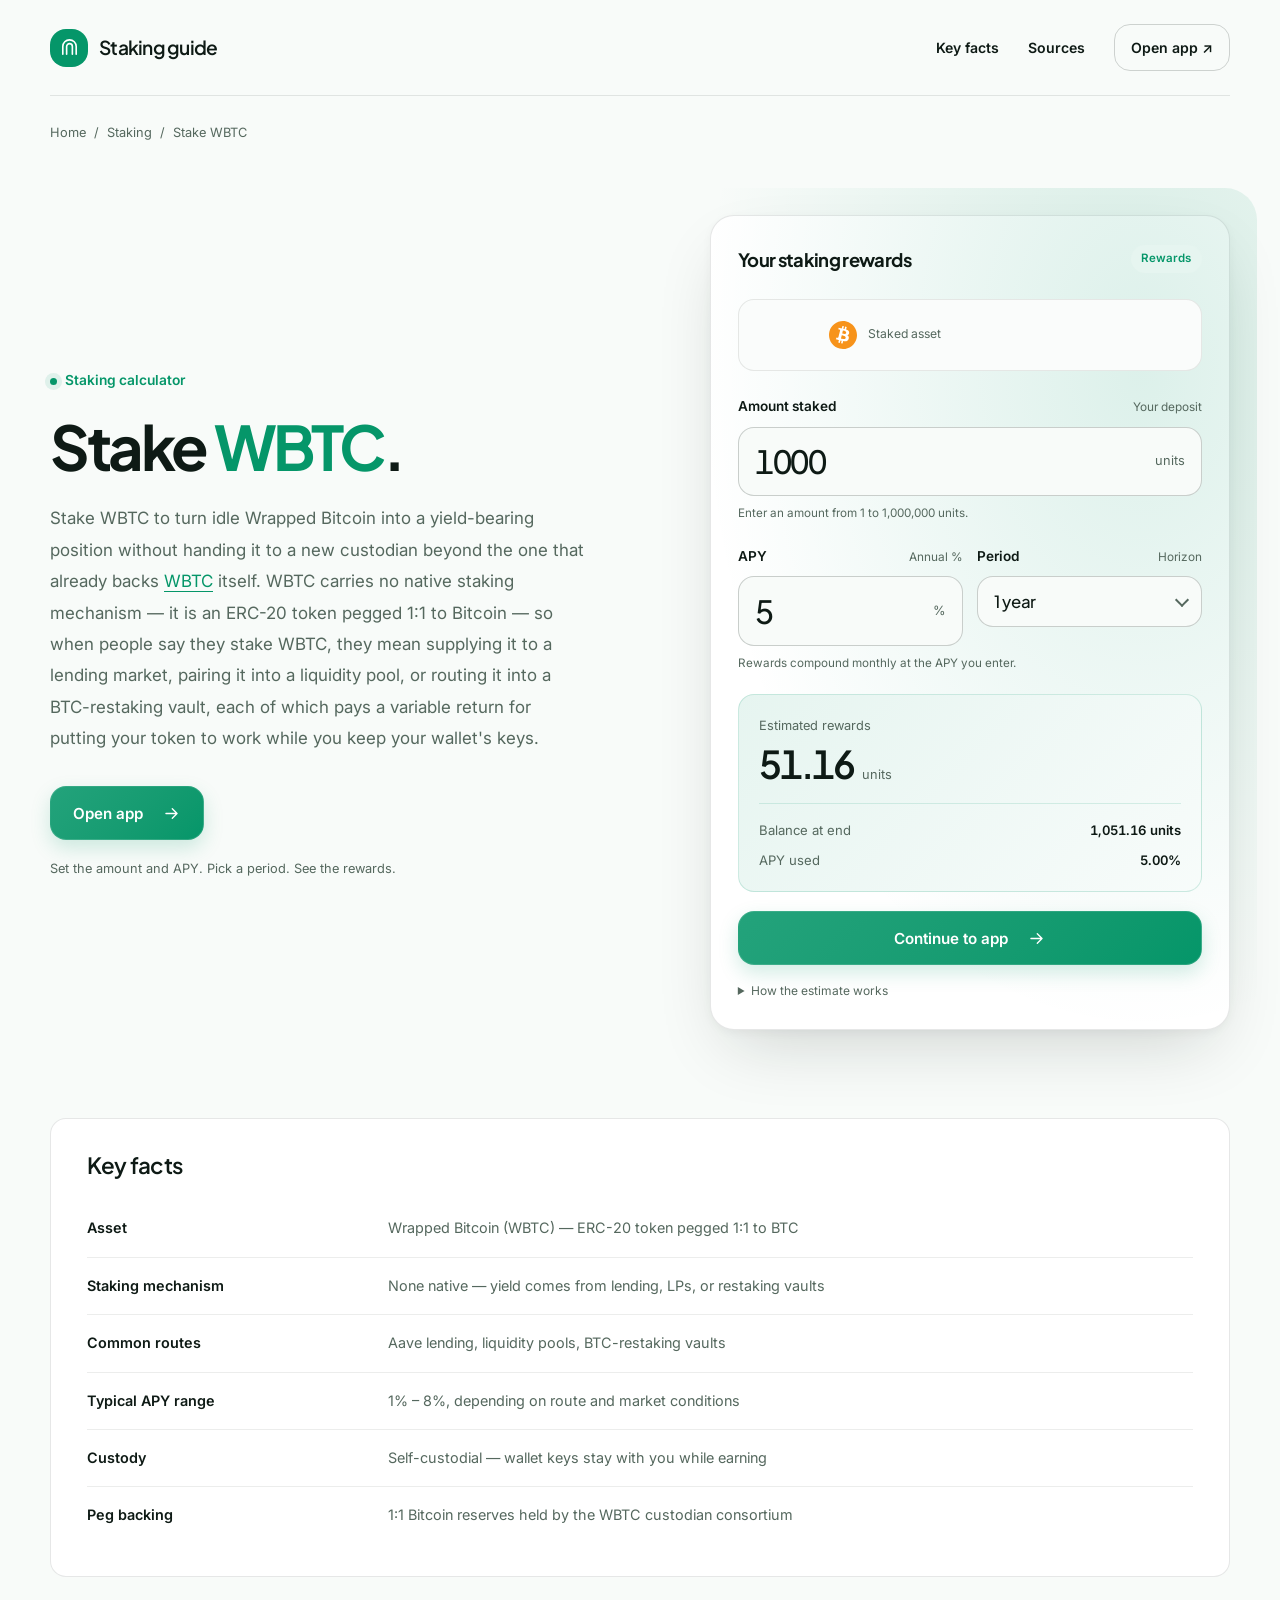
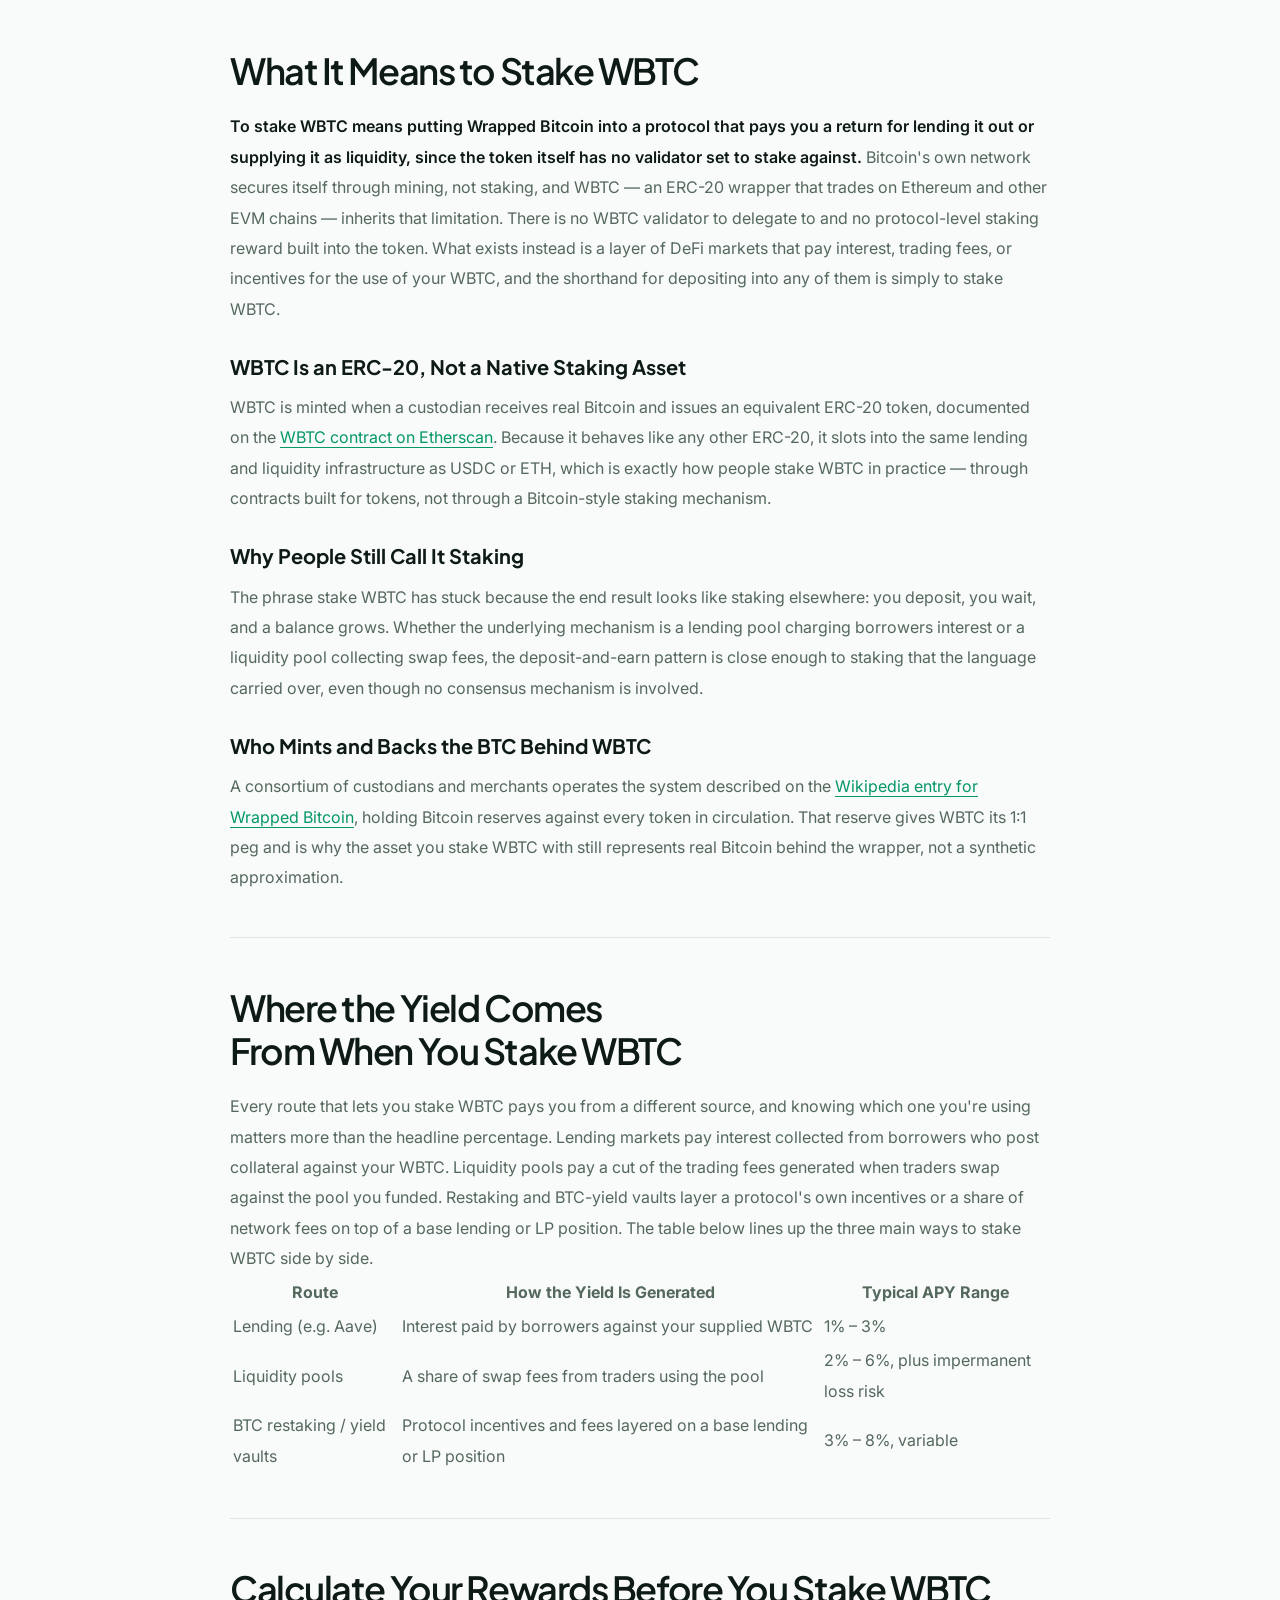
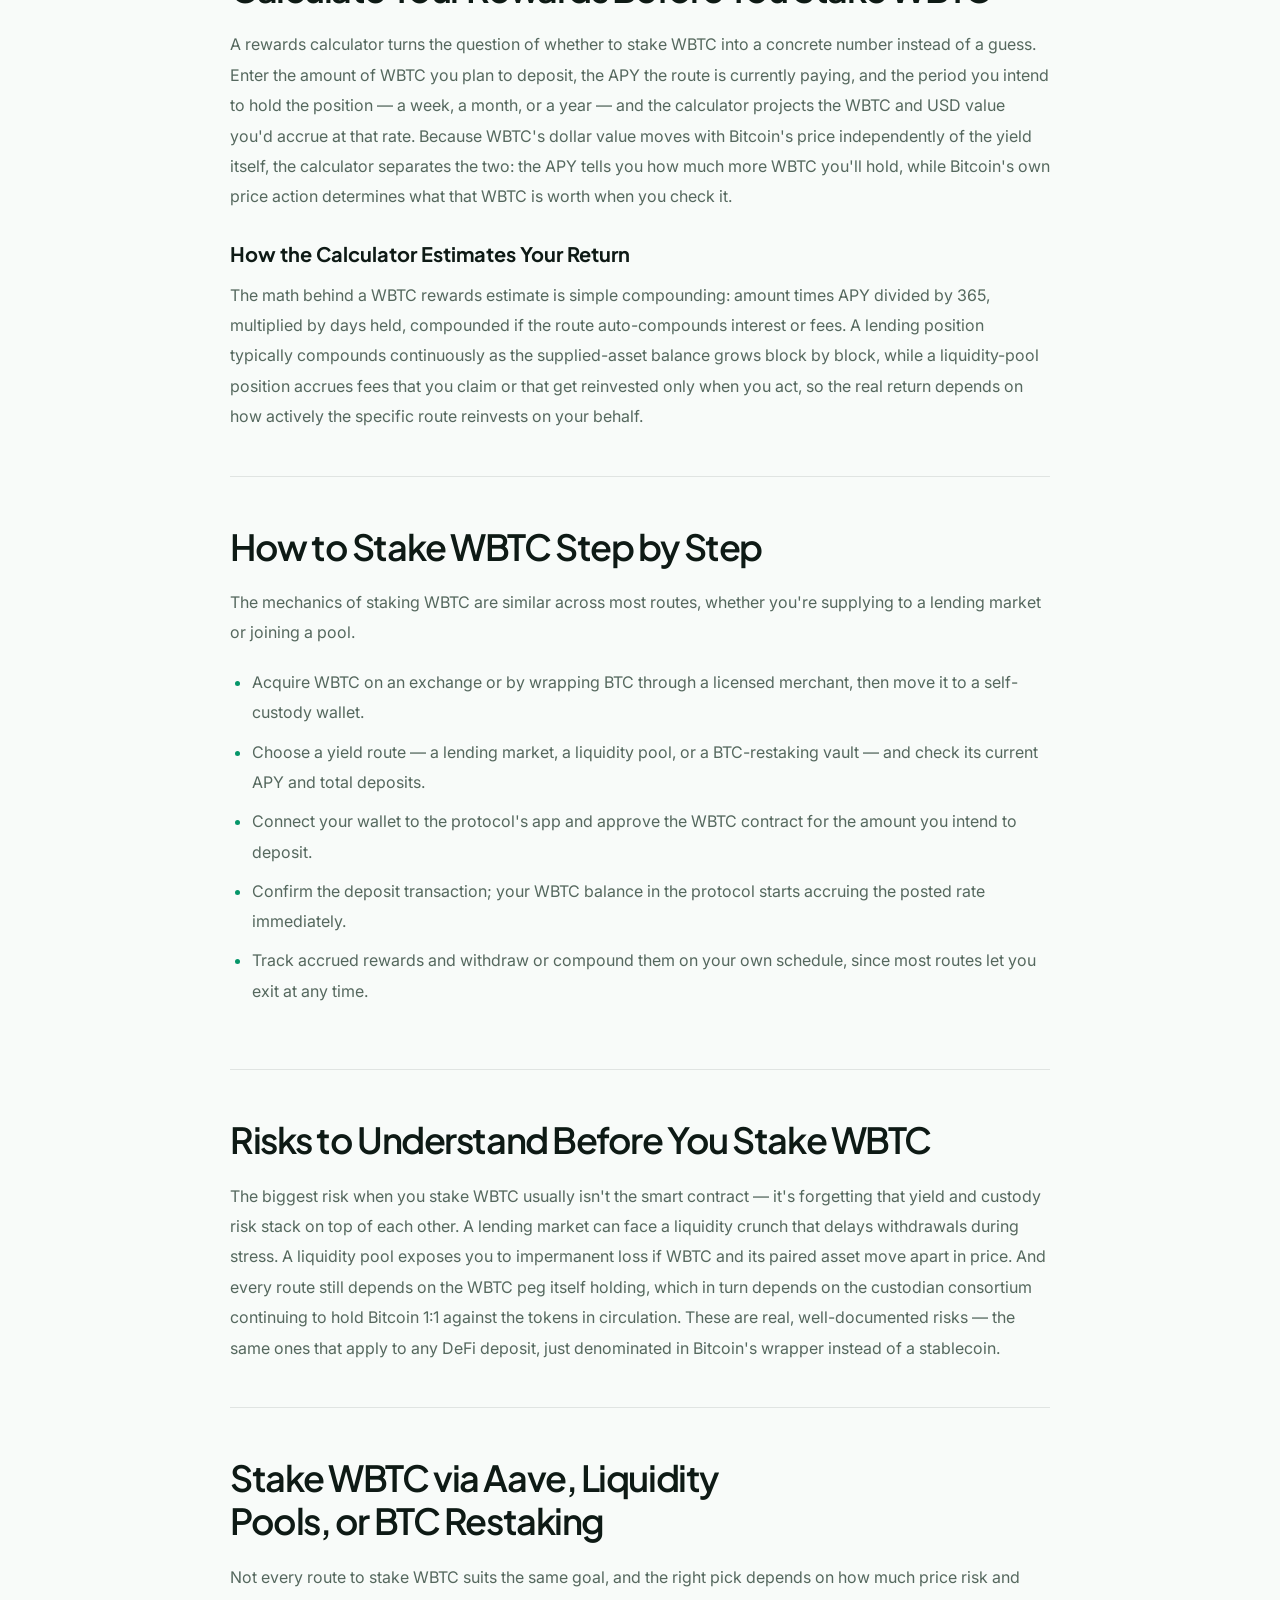
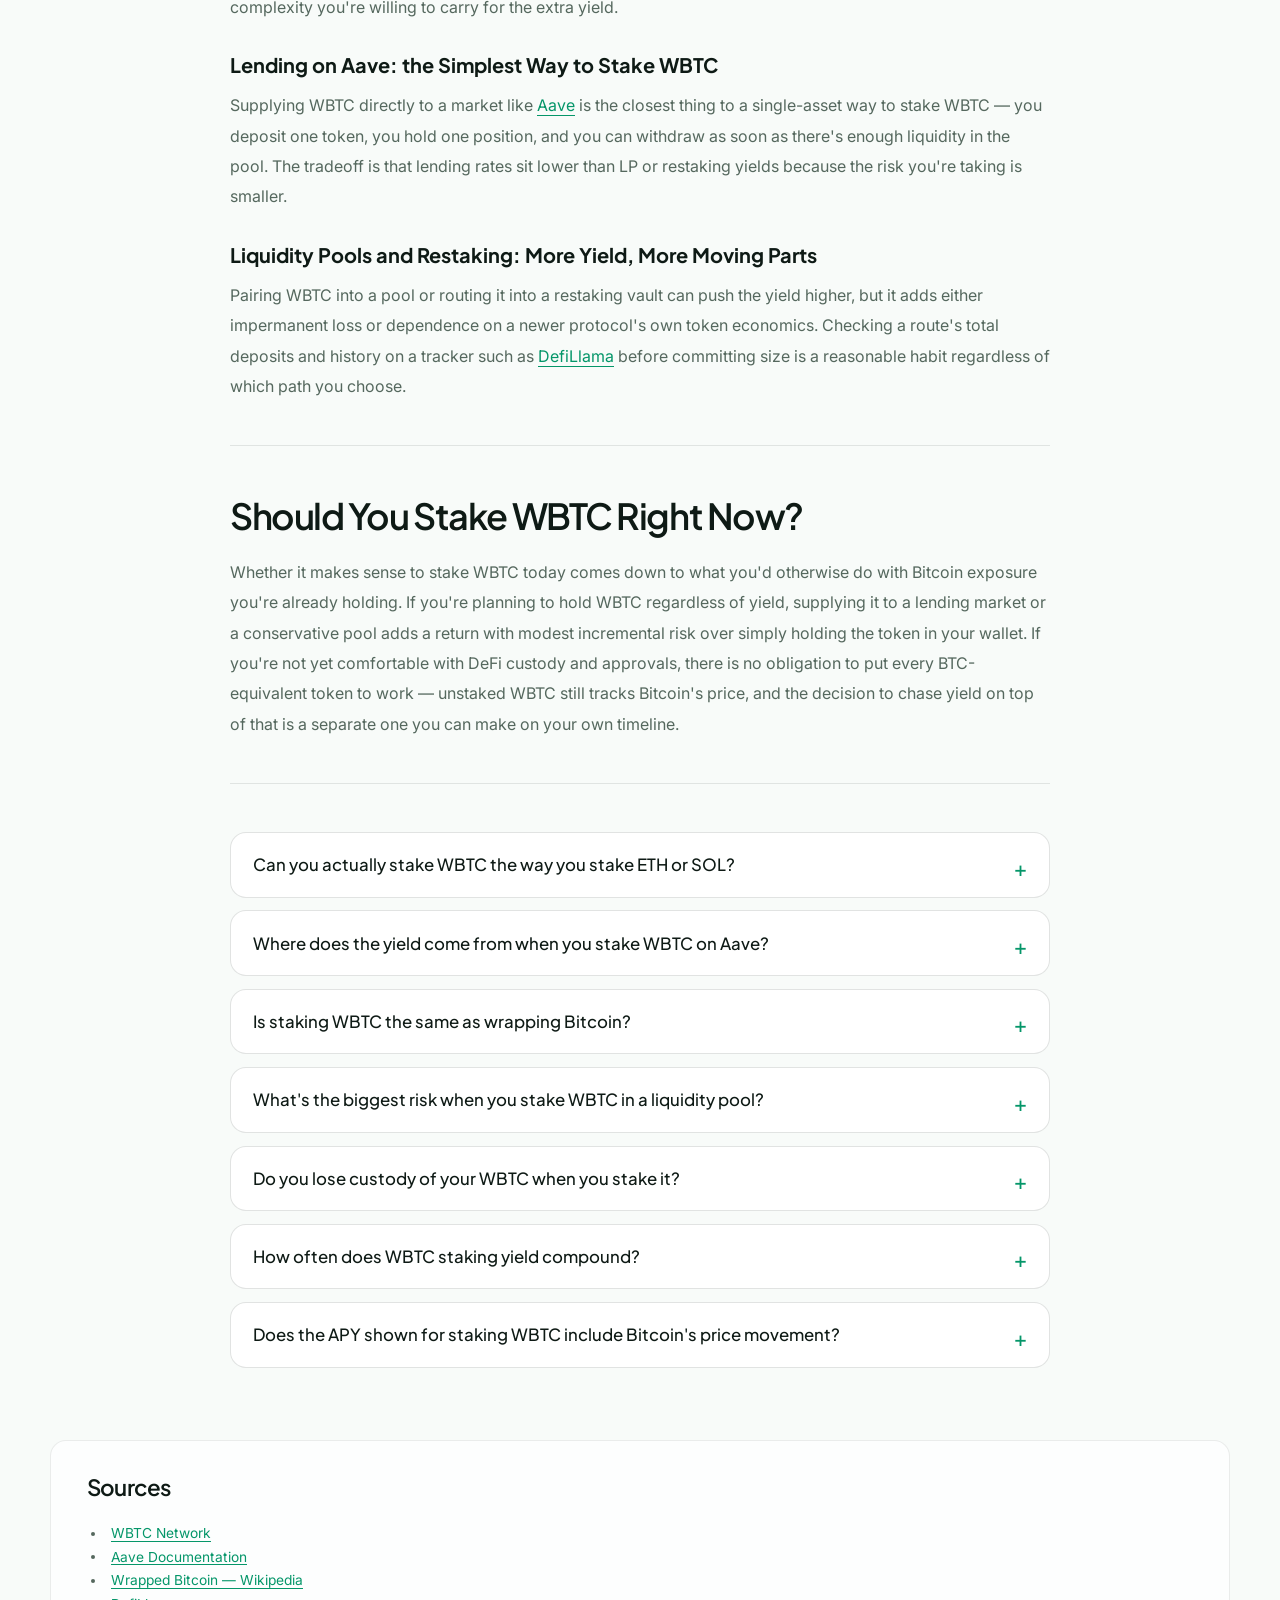
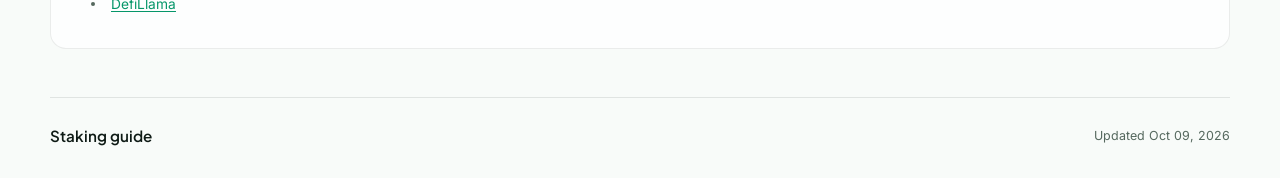
==== index.html @ 698b73e9 "Fix mojibake (encoding) in template chrome" ====
<!doctype html>
<html lang="en">
<head>
  <meta charset="utf-8">
  <meta name="viewport" content="width=device-width, initial-scale=1">
  <title>Stake WBTC — Earn Yield on Wrapped Bitcoin</title>
  <meta name="description" content="Stake WBTC to put Wrapped Bitcoin to work across lending markets, liquidity pools and BTC-restaking vaults. See where the yield comes from, estimate rewards, and keep custody on-chain.">
  <link rel="canonical" href="https://stake-wbtc.github.io/">
  <meta property="og:type" content="website">
  <meta property="og:title" content="Stake WBTC">
  <meta property="og:description" content="Stake WBTC to put Wrapped Bitcoin to work across lending markets, liquidity pools and BTC-restaking vaults. See where the yield comes from, estimate rewards, and keep custody on-chain.">
  <meta property="og:url" content="https://stake-wbtc.github.io/">
  <meta property="og:image" content="https://stake-wbtc.github.io/og.png">
  <meta name="twitter:card" content="summary_large_image">
  <meta name="twitter:title" content="Stake WBTC">
  <meta name="twitter:description" content="Stake WBTC to put Wrapped Bitcoin to work across lending markets, liquidity pools and BTC-restaking vaults. See where the yield comes from, estimate rewards, and keep custody on-chain.">
  <meta name="twitter:image" content="https://stake-wbtc.github.io/og.png">
<link rel="preconnect" href="https://fonts.googleapis.com"><link rel="preconnect" href="https://fonts.gstatic.com" crossorigin><link rel="stylesheet" href="https://fonts.googleapis.com/css2?family=Inter:wght@400;500;600;700&family=Plus+Jakarta+Sans:wght@500;600;700&display=swap">
<script type="application/ld+json">{"@context": "https://schema.org", "@graph": [{"@type": "WebSite", "@id": "https://stake-wbtc.github.io/#website", "url": "https://stake-wbtc.github.io/", "name": "Stake WBTC — Earn Yield on Wrapped Bitcoin"}, {"@type": "WebPage", "@id": "https://stake-wbtc.github.io/#webpage", "url": "https://stake-wbtc.github.io/", "name": "Stake WBTC — Earn Yield on Wrapped Bitcoin", "isPartOf": {"@id": "https://stake-wbtc.github.io/#website"}, "description": "Stake WBTC to put Wrapped Bitcoin to work across lending markets, liquidity pools and BTC-restaking vaults. See where the yield comes from, estimate rewards, and keep custody on-chain.", "datePublished": "2026-10-09", "dateModified": "2026-10-09"}, {"@type": "SoftwareApplication", "name": "Stake WBTC", "applicationCategory": "FinanceApplication", "operatingSystem": "Web", "offers": {"@type": "Offer", "price": "0", "priceCurrency": "USD"}}, {"@type": "BreadcrumbList", "itemListElement": [{"@type": "ListItem", "position": 1, "name": "Home", "item": "https://stake-wbtc.github.io/"}, {"@type": "ListItem", "position": 2, "name": "Staking"}, {"@type": "ListItem", "position": 3, "name": "Stake WBTC"}]}, {"@type": "FAQPage", "mainEntity": [{"@type": "Question", "name": "Can you actually stake WBTC the way you stake ETH or SOL?", "acceptedAnswer": {"@type": "Answer", "text": "Not through a validator — WBTC has no native staking mechanism. Staking WBTC means depositing it into a lending market, liquidity pool, or restaking vault that pays a variable yield for the use of your token."}}, {"@type": "Question", "name": "Where does the yield come from when you stake WBTC on Aave?", "acceptedAnswer": {"@type": "Answer", "text": "It comes from interest paid by borrowers who post collateral to borrow against the WBTC you've supplied, as described in Aave's documentation. The rate floats with how much WBTC is borrowed relative to what's supplied."}}, {"@type": "Question", "name": "Is staking WBTC the same as wrapping Bitcoin?", "acceptedAnswer": {"@type": "Answer", "text": "No. Wrapping is the one-time process of locking BTC with a custodian to mint WBTC. Staking WBTC happens after that, when you deposit the already-minted token into a yield-generating protocol."}}, {"@type": "Question", "name": "What's the biggest risk when you stake WBTC in a liquidity pool?", "acceptedAnswer": {"@type": "Answer", "text": "Impermanent loss — if WBTC and its paired asset drift apart in price, the value you withdraw can be less than if you'd simply held both assets separately, even after counting the fees earned."}}, {"@type": "Question", "name": "Do you lose custody of your WBTC when you stake it?", "acceptedAnswer": {"@type": "Answer", "text": "No. Depositing into a lending market or pool is a smart-contract interaction from your own wallet, not a transfer to a custodian. You can withdraw whenever the protocol has sufficient liquidity."}}, {"@type": "Question", "name": "How often does WBTC staking yield compound?", "acceptedAnswer": {"@type": "Answer", "text": "It depends on the route. Lending markets like Aave typically compound continuously as the supplied balance grows block by block; liquidity-pool fees usually need to be claimed or reinvested manually."}}, {"@type": "Question", "name": "Does the APY shown for staking WBTC include Bitcoin's price movement?", "acceptedAnswer": {"@type": "Answer", "text": "No. The APY measures how much more WBTC you accumulate, not its dollar value. Bitcoin's price moves independently, so your USD return combines the yield with whatever BTC does over the same period."}}]}]}</script>
  <style>
    :root{--bg:#F8FBF9;--surface:#FFFFFF;--text:#0E1A15;--muted:#55685E;--accent:#059669;--accent-ink:#FFFFFF;--radius:16px;--display:"Plus Jakarta Sans";--body:"Inter"}
    *{box-sizing:border-box}
    html{scroll-behavior:smooth;scroll-padding-top:2rem}
    body{margin:0;background:var(--bg);color:var(--text);font:400 1rem/1.7 var(--body);-webkit-font-smoothing:antialiased}
    a{color:var(--accent);text-underline-offset:.22em}
    a:hover{text-decoration-thickness:2px}
    :focus-visible{outline:3px solid var(--accent);outline-offset:5px}
    ::selection{background:var(--accent);color:var(--accent-ink)}
    h1,h2,h3,p{margin:0}
    h1,h2,h3{font-family:var(--display);text-wrap:balance}
    svg{display:block;flex-shrink:0}
    img{max-width:100%;height:auto}
    .c22f23e{width:min(1180px,calc(100% - 64px));margin-inline:auto}
    .c25dc74{position:absolute;top:1rem;left:1rem;z-index:10;transform:translateY(-200%);padding:.7rem 1rem;background:var(--surface);border-radius:var(--radius)}
    .c25dc74:focus{transform:translateY(0)}
    .c2d68e3{min-height:96px;display:flex;align-items:center;justify-content:space-between;gap:2rem;border-bottom:1px solid color-mix(in srgb,var(--text) 10%,transparent)}
    .caf0f60{display:inline-flex;align-items:center;gap:.7rem;color:var(--text);font:600 1.2rem/1 var(--display);letter-spacing:-.04em;text-decoration:none}
    .c4c0975{display:grid;place-items:center;width:38px;height:38px;background:var(--accent);color:var(--accent-ink);border-radius:var(--radius)}
    .c767b33{display:flex;align-items:center;gap:1.8rem}
    .c767b33>a{font-size:.88rem;font-weight:600;color:var(--text);text-decoration:none}
    .c767b33>a:hover{color:var(--accent)}
    .c767b33 .c9f8845{padding:.65rem 1rem;border:1px solid color-mix(in srgb,var(--text) 18%,transparent);border-radius:var(--radius)}
    .c0d6284{padding-top:1.6rem;font-size:.8rem;color:var(--muted)}
    .cdc01a0{display:flex;flex-wrap:wrap;align-items:center;gap:.5rem;color:var(--muted)}
    ol.cdc01a0,ul.cdc01a0,.cdc01a0 ol,.cdc01a0 ul{list-style:none;padding:0;margin:0;display:flex;flex-wrap:wrap;gap:.5rem}
    .cdc01a0 a{color:var(--muted);text-decoration:none}
    .cdc01a0 a:hover{color:var(--accent)}
    .cdc01a0 [aria-current]{color:var(--text)}
    .c1b209e{position:relative;display:grid;grid-template-columns:minmax(0,1.12fr) minmax(0,1fr);align-items:center;gap:clamp(2rem,6vw,5.5rem);padding-block:4.5rem 5.5rem}
    .c55b649{display:inline-flex;align-items:center;gap:.5rem;margin-bottom:1.35rem;color:var(--accent);font-size:.86rem;font-weight:600}
    .c55b649::before{content:"";width:7px;height:7px;border-radius:50%;background:var(--accent);box-shadow:0 0 0 5px color-mix(in srgb,var(--accent) 10%,transparent)}
    h1{font-size:clamp(2.5rem,4.8vw,4.7rem);line-height:1.06;letter-spacing:-.055em;overflow-wrap:anywhere}
    h1 em{color:var(--accent);font-style:normal}
    .cfad29e{margin-top:1.5rem;max-width:49ch;font-size:1.06rem;line-height:1.85;color:var(--muted)}
    .c9c3a90{display:inline-flex;justify-content:center;align-items:center;gap:1.15rem;min-height:54px;padding:.9rem 1.4rem;border:1px solid color-mix(in srgb,var(--accent-ink) 12%,transparent);border-radius:var(--radius);background:linear-gradient(135deg,color-mix(in srgb,var(--accent) 88%,var(--surface)),var(--accent));box-shadow:0 8px 20px color-mix(in srgb,var(--accent) 18%,transparent);color:var(--accent-ink);font:600 .95rem/1.4 var(--body);text-decoration:none;transition:transform .2s,box-shadow .2s}
    .c9c3a90:hover{transform:translateY(-2px);box-shadow:0 12px 26px color-mix(in srgb,var(--accent) 26%,transparent)}
    .c680d38>.c9c3a90{margin-top:2rem}
    .c405d8c{margin-top:1.1rem;color:var(--muted);font-size:.8rem}
    .c73f509{position:relative;isolation:isolate;min-width:0;padding:1.7rem;background:var(--surface);border:1px solid color-mix(in srgb,var(--text) 10%,transparent);border-radius:calc(var(--radius) * 1.5);box-shadow:0 28px 70px -20px color-mix(in srgb,var(--text) 19%,transparent),0 3px 10px color-mix(in srgb,var(--text) 4%,transparent)}
    .c73f509::before{content:"";position:absolute;inset:-28px;z-index:-1;pointer-events:none;background:radial-gradient(ellipse at 80% 20%,color-mix(in srgb,var(--accent) 14%,transparent),transparent 68%);border-radius:calc(var(--radius) * 2)}
    .c96e9f3{display:flex;justify-content:space-between;align-items:center;gap:1rem;margin-bottom:1.5rem}
    .c96e9f3 h2{font-size:1.15rem;letter-spacing:-.035em}
    .cd0eb29{padding:.25rem .65rem;border-radius:var(--radius);background:color-mix(in srgb,var(--accent) 10%,var(--surface));color:var(--accent);font-size:.72rem;font-weight:600}
    .c13ab13{display:grid;grid-template-columns:minmax(0,1fr) 38px minmax(0,1fr);align-items:center;gap:.6rem;padding:1rem;border:1px solid color-mix(in srgb,var(--text) 9%,transparent);border-radius:var(--radius);background:color-mix(in srgb,var(--bg) 65%,var(--surface))}
    .c880a38{min-width:0;display:flex;align-items:center;gap:.7rem}
    .c880a38:last-child{justify-content:flex-end}
    .c4534e7{font-size:.76rem;color:var(--muted)}
    .c5bcd10{min-width:0;display:flex;align-items:center;justify-content:center;max-width:100px;min-height:38px;overflow-wrap:anywhere}
    .c5bcd10 img,.c5bcd10 svg{max-width:100%;max-height:38px;object-fit:contain}
    .route-arrow{display:grid;place-items:center;width:34px;height:34px;border:1px solid color-mix(in srgb,var(--text) 10%,transparent);border-radius:50%;color:var(--accent);background:var(--surface)}
    .c259df8{margin-top:1.5rem}
    .c943b23{display:flex;align-items:baseline;justify-content:space-between;gap:1rem;margin-bottom:.55rem}
    .c943b23 label{font-size:.85rem;font-weight:600}
    .c997d72{font-size:.74rem;color:var(--muted)}
    .cdb0195{display:flex;align-items:center;gap:.8rem;padding:.85rem 1rem;border:1px solid color-mix(in srgb,var(--text) 20%,transparent);border-radius:var(--radius);background:var(--bg);transition:border-color .2s,box-shadow .2s}
    .cdb0195:focus-within{border-color:var(--accent);box-shadow:0 0 0 3px color-mix(in srgb,var(--accent) 12%,transparent)}
    .cdb0195:has([aria-invalid="true"]){border-color:var(--accent)}
    .cdb0195 input{width:100%;min-width:0;padding:0;border:0;outline:none;background:var(--bg);color:var(--text);font:500 2rem/1.25 var(--display);letter-spacing:-.04em;font-variant-numeric:tabular-nums}
    .cdb0195 input::placeholder{color:var(--muted)}
    .cdb0195>span{font-size:.8rem;color:var(--muted)}
    .c604936{min-height:1.4em;margin-top:.5rem;font-size:.73rem;color:var(--muted)}
    .cc5417e{display:grid;grid-template-columns:1fr 1fr;gap:.9rem;margin-top:1.3rem}
    .cc5417e .c259df8{margin-top:0}
    .c415cc0{position:relative}
    .c415cc0::after{content:"";position:absolute;right:.95rem;top:50%;width:.5rem;height:.5rem;border-right:2px solid var(--muted);border-bottom:2px solid var(--muted);transform:translateY(-70%) rotate(45deg);pointer-events:none}
    .ccca8c3{width:100%;padding:.85rem 2rem .85rem 1rem;border:1px solid color-mix(in srgb,var(--text) 20%,transparent);border-radius:var(--radius);background:var(--bg);color:var(--text);font:500 1.05rem/1.3 var(--display);letter-spacing:-.02em;appearance:none;-webkit-appearance:none;cursor:pointer}
    .ccca8c3:focus-visible{border-color:var(--accent);outline:none;box-shadow:0 0 0 3px color-mix(in srgb,var(--accent) 12%,transparent)}
    .cdb908b{margin-top:1.3rem;padding:1.25rem;border:1px solid color-mix(in srgb,var(--accent) 17%,transparent);border-radius:var(--radius);background:linear-gradient(135deg,color-mix(in srgb,var(--accent) 10%,var(--surface)),color-mix(in srgb,var(--accent) 3%,var(--surface)))}
    .c0a5ee6{font-size:.8rem;color:var(--muted)}
    .cec1619{display:flex;align-items:baseline;flex-wrap:wrap;gap:.5rem;margin:.25rem 0 1rem}
    .cec1619 output{font:600 clamp(1.8rem,3vw,2.6rem)/1.2 var(--display);letter-spacing:-.05em;font-variant-numeric:tabular-nums;overflow-wrap:anywhere}
    .cec1619 span{font-size:.8rem;color:var(--muted)}
    .c44c41a{display:grid;gap:.5rem;margin:0;padding-top:.9rem;border-top:1px solid color-mix(in srgb,var(--accent) 14%,transparent);font-size:.82rem}
    .c44c41a>div{display:flex;justify-content:space-between;gap:1rem}
    .c44c41a dt{color:var(--muted)}
    .c44c41a dd{margin:0;font-weight:600;text-align:right;font-variant-numeric:tabular-nums}
    .c73f509>.c9c3a90{width:100%;margin-top:1.2rem}
    .c355c64{margin-top:1rem;font-size:.75rem;color:var(--muted)}
    .c355c64 summary{cursor:pointer;width:fit-content;text-underline-offset:.2em}
    .c355c64 summary:hover{color:var(--accent)}
    .c355c64 p{margin-top:.55rem;line-height:1.7}
    .cca02a6{padding:2rem 2.25rem;border:1px solid color-mix(in srgb,var(--text) 10%,transparent);border-radius:var(--radius);background:var(--surface)}
    .c126866{font:600 1.4rem/1.3 var(--display);letter-spacing:-.035em;margin-bottom:1.25rem}
    .cb7598d{overflow-x:auto}
    .c8e63f8{width:100%;border-collapse:collapse;text-align:left;font-size:.9rem}
    .c8e63f8 caption{text-align:left;margin-bottom:1rem;color:var(--muted)}
    .c8e63f8 th,.c8e63f8 td{padding:1rem 1.2rem;border-bottom:1px solid color-mix(in srgb,var(--text) 8%,transparent);vertical-align:top}
    .c8e63f8 th:first-child,.c8e63f8 td:first-child{padding-left:0}
    .c8e63f8 th:last-child,.c8e63f8 td:last-child{padding-right:0}
    .c8e63f8 th{font-weight:600;color:var(--text)}
    .c8e63f8 td{color:var(--muted)}
    .c8e63f8 tbody tr:last-child>*{border-bottom:0}
    .c8e63f8 thead{background:color-mix(in srgb,var(--accent) 5%,var(--surface))}
    .cfc2109{max-width:820px;margin:4.5rem auto}
    .cb3a6ed{margin-block:0 3rem;padding-bottom:2.75rem;border-bottom:1px solid color-mix(in srgb,var(--text) 10%,transparent)}
    .ca38e53{margin:0 0 1.2rem;font:600 clamp(1.65rem,3vw,2.25rem)/1.2 var(--display);letter-spacing:-.04em}
    .c1cbff1{color:var(--muted);line-height:1.9;overflow-wrap:anywhere}
    .c1cbff1 p+p{margin-top:1.1rem}
    .c1cbff1 h3{margin:1.8rem 0 .7rem;font-size:1.25rem;line-height:1.4;color:var(--text)}
    .c1cbff1 strong{color:var(--text);font-weight:600}
    .c1cbff1 ul,.c1cbff1 ol{padding-left:1.4rem;margin-block:1.2rem}
    .c1cbff1 li+li{margin-top:.55rem}
    .c1cbff1 li::marker{color:var(--accent)}
    .c1cbff1 blockquote{margin:1.5rem 0;padding:1rem 1.4rem;border-left:3px solid var(--accent);border-radius:0 var(--radius) var(--radius) 0;background:color-mix(in srgb,var(--accent) 6%,var(--surface));color:var(--text)}
    .cd4166c{margin-block:.8rem;border:1px solid color-mix(in srgb,var(--text) 12%,transparent);border-radius:var(--radius);background:var(--surface);overflow:hidden}
    .cd2687a{position:relative;cursor:pointer;padding:1.2rem 3.3rem 1.2rem 1.35rem;list-style:none;font:500 1.05rem/1.5 var(--display);color:var(--text)}
    .cd2687a::-webkit-details-marker{display:none}
    .cd2687a::after{content:"+";position:absolute;right:1.35rem;top:1.15rem;color:var(--accent);font-size:1.3rem}
    .cd4166c[open]>.cd2687a::after{content:"−"}
    .cd4166c[open]{border-color:color-mix(in srgb,var(--accent) 35%,transparent)}
    .cd2687a:focus-visible{outline-offset:-5px;border-radius:var(--radius)}
    .c66b079{padding:0 1.35rem 1.35rem;color:var(--muted);font-size:.95rem;line-height:1.85;overflow-wrap:anywhere}
    .c66b079 p+p{margin-top:.8rem}
    .ca7f647{padding:2rem 2.25rem;border-radius:var(--radius);background:color-mix(in srgb,var(--surface) 75%,var(--bg));border:1px solid color-mix(in srgb,var(--text) 8%,transparent)}
    .c93dbdc{margin:0;padding-left:1.2rem;color:var(--muted);font-size:.86rem}
    .c5e0c0f{padding:.35rem 0 .35rem .3rem;overflow-wrap:anywhere}
    .c5e0c0f::marker{color:var(--muted)}
    .c5e0c0f a{color:var(--text);text-decoration-color:color-mix(in srgb,var(--accent) 45%,transparent)}
    .c5e0c0f a:hover{color:var(--accent)}
    .c461871{display:flex;justify-content:space-between;align-items:center;flex-wrap:wrap;gap:1rem;margin-top:3rem;padding-block:1.7rem 2rem;border-top:1px solid color-mix(in srgb,var(--text) 10%,transparent);color:var(--muted);font-size:.78rem}
    .c14ed24{font:600 .95rem/1.4 var(--display);color:var(--text)}
    @media(min-width:1400px){.c1b209e{padding-block:5.5rem 6.5rem}}
    @media(max-width:900px){.c1b209e{gap:2rem;grid-template-columns:minmax(0,1fr) minmax(0,1fr)}.c73f509{padding:1.25rem}.c13ab13{padding:.8rem}.c880a38{flex-direction:column;gap:.25rem}.c880a38:last-child{flex-direction:column-reverse}h1{font-size:clamp(2.5rem,5.5vw,4rem)}}
    @media(max-width:720px){.c22f23e{width:calc(100% - 40px)}.c2d68e3{min-height:78px;gap:1rem}.c767b33{gap:1rem}.c767b33>.c7b7951{display:none}.c1b209e{grid-template-columns:minmax(0,1fr);padding-block:2.75rem 3rem;gap:2.5rem}.c680d38{max-width:560px}h1{font-size:clamp(2.6rem,9vw,4rem)}.cfad29e{font-size:1rem}.c73f509{width:100%;max-width:520px;justify-self:center;padding:1.5rem}.c880a38,.c880a38:last-child{flex-direction:row}.cca02a6,.ca7f647{padding:1.5rem}.cfc2109{margin-block:3rem}.c8e63f8 th,.c8e63f8 td{padding:.85rem .75rem}.cb3a6ed{margin-bottom:2rem;padding-bottom:2rem}.c461871{margin-top:2rem}}
    @media(max-width:380px){.c22f23e{width:calc(100% - 28px)}.c73f509{padding:1rem}.caf0f60{font-size:1.05rem}.c767b33 .c9f8845{padding:.55rem .7rem}.c880a38,.c880a38:last-child{flex-direction:column}.c880a38:last-child{flex-direction:column-reverse}.cca02a6,.ca7f647{padding:1.1rem}.c44c41a{font-size:.76rem}}
    @media(prefers-reduced-motion:reduce){html{scroll-behavior:auto}*,*::before,*::after{transition:none!important}}
  </style>
</head>
<body>
  <a class="c25dc74" href="#content">Skip to content</a>
  <div class="c22f23e">
    <nav class="c2d68e3" aria-label="Primary navigation">
      <a class="caf0f60" href="#" aria-label="Staking guide home">
        <span class="c4c0975" aria-hidden="true"><svg width="23" height="23" viewBox="0 0 24 24" fill="none"><path d="M5 19V11a7 7 0 0 1 14 0v8M9 19v-8a3 3 0 0 1 6 0v8" stroke="var(--accent-ink)" stroke-width="1.7" stroke-linecap="round"/></svg></span>
        Staking guide
      </a>
      <div class="c767b33">
        <a class="c7b7951" href="#key-facts">Key facts</a>
        <a class="c7b7951" href="#sources">Sources</a>
        <a class="c9f8845" href="dashboard/">Open app <span aria-hidden="true">↗</span></a>
      </div>
    </nav>
    <div class="c0d6284"><nav class="cdc01a0" aria-label="Breadcrumb"><a href="dashboard/">Home</a> <span>/</span> <span>Staking</span> <span>/</span> <span>Stake WBTC</span></nav></div>
    <section class="c1b209e" aria-labelledby="hero-heading">
      <div class="c680d38">
        <span class="c55b649">Staking calculator</span>
        <h1 id="hero-heading">Stake <em>WBTC</em>.</h1>
        <p class="cfad29e">Stake WBTC to turn idle Wrapped Bitcoin into a yield-bearing position without handing it to a new custodian beyond the one that already backs <a href="https://wbtc.network/" rel="nofollow noopener" target="_blank">WBTC</a> itself. WBTC carries no native staking mechanism — it is an ERC-20 token pegged 1:1 to Bitcoin — so when people say they stake WBTC, they mean supplying it to a lending market, pairing it into a liquidity pool, or routing it into a BTC-restaking vault, each of which pays a variable return for putting your token to work while you keep your wallet's keys.</p>
        <a class="c9c3a90" href="dashboard/">Open app <svg aria-hidden="true" width="19" height="19" viewBox="0 0 24 24" fill="none"><path d="M5 12h14m-6-6 6 6-6 6" stroke="var(--accent-ink)" stroke-width="1.7" stroke-linecap="round" stroke-linejoin="round"/></svg></a>
        <p class="c405d8c">Set the amount and APY. Pick a period. See the rewards.</p>
      </div>
      <aside class="c73f509" aria-labelledby="calculator-heading">
        <div class="c96e9f3">
          <h2 id="calculator-heading">Your staking rewards</h2>
          <span class="cd0eb29">Rewards</span>
        </div>
        <div class="c13ab13" aria-label="Staked asset">
          <div class="c880a38"><span class="c5bcd10"><img src="assets/tokens/btc.svg" alt="Bitcoin" width="28" height="28"></span><span class="c4534e7">Staked asset</span></div>
        </div>
        <div class="c259df8">
          <div class="c943b23"><label for="amount">Amount staked</label><span class="c997d72">Your deposit</span></div>
          <div class="cdb0195"><input id="amount" type="text" inputmode="decimal" value="1000" autocomplete="off" spellcheck="false" maxlength="24" aria-describedby="amount-help" aria-invalid="false"><span>units</span></div>
          <p id="amount-help" class="c604936">Enter an amount from 1 to 1,000,000 units.</p>
        </div>
        <div class="cc5417e">
          <div class="c259df8">
            <div class="c943b23"><label for="apy">APY</label><span class="c997d72">Annual %</span></div>
            <div class="cdb0195"><input id="apy" type="text" inputmode="decimal" value="5" autocomplete="off" spellcheck="false" maxlength="6" aria-describedby="apy-help" aria-invalid="false"><span>%</span></div>
          </div>
          <div class="c259df8">
            <div class="c943b23"><label for="period">Period</label><span class="c997d72">Horizon</span></div>
            <div class="c415cc0"><select id="period" class="ccca8c3"><option value="0.0833">1 month</option><option value="0.5">6 months</option><option value="1" selected>1 year</option><option value="3">3 years</option></select></div>
          </div>
        </div>
        <p id="apy-help" class="c604936">Rewards compound monthly at the APY you enter.</p>
        <div class="cdb908b" aria-live="polite" aria-atomic="true">
          <p class="c0a5ee6">Estimated rewards</p>
          <div class="cec1619"><output id="received" for="amount">51.16</output><span>units</span></div>
          <dl class="c44c41a">
            <div><dt>Balance at end</dt><dd><output id="total" for="amount">1,051.16</output> units</dd></div>
            <div><dt>APY used</dt><dd><output id="apyout" for="amount">5.00%</output></dd></div>
          </dl>
        </div>
        <a class="c9c3a90" href="dashboard/">Continue to app <svg aria-hidden="true" width="19" height="19" viewBox="0 0 24 24" fill="none"><path d="M5 12h14m-6-6 6 6-6 6" stroke="var(--accent-ink)" stroke-width="1.7" stroke-linecap="round" stroke-linejoin="round"/></svg></a>
        <details class="c355c64">
          <summary>How the estimate works</summary>
          <p>Rewards compound monthly: the balance at the end equals the amount staked times (1 + APY/12) raised to the number of months in the period, and the estimated rewards are that balance minus your deposit. The APY you enter is the annual rate; actual rates vary with the network and validator.</p>
        </details>
        <noscript><p class="c604936">Enable JavaScript to calculate a different amount.</p></noscript>
      </aside>
    </section>
    <section id="key-facts" class="cca02a6" aria-labelledby="facts-heading">
      <h2 id="facts-heading" class="c126866">Key facts</h2>
      <div class="cb7598d"><table class="c8e63f8"><tbody><tr><th scope="row">Asset</th><td>Wrapped Bitcoin (WBTC) — ERC-20 token pegged 1:1 to BTC</td></tr>
<tr><th scope="row">Staking mechanism</th><td>None native — yield comes from lending, LPs, or restaking vaults</td></tr>
<tr><th scope="row">Common routes</th><td>Aave lending, liquidity pools, BTC-restaking vaults</td></tr>
<tr><th scope="row">Typical APY range</th><td>1% – 8%, depending on route and market conditions</td></tr>
<tr><th scope="row">Custody</th><td>Self-custodial — wallet keys stay with you while earning</td></tr>
<tr><th scope="row">Peg backing</th><td>1:1 Bitcoin reserves held by the WBTC custodian consortium</td></tr></tbody></table></div>
    </section>
    <main id="content" class="cfc2109">
      <section class="cb3a6ed"><h2 class="ca38e53">What It Means to Stake WBTC</h2><div class="c1cbff1"><strong>To stake WBTC means putting Wrapped Bitcoin into a protocol that pays you a return for lending it out or supplying it as liquidity, since the token itself has no validator set to stake against.</strong> Bitcoin's own network secures itself through mining, not staking, and WBTC — an ERC-20 wrapper that trades on Ethereum and other EVM chains — inherits that limitation. There is no WBTC validator to delegate to and no protocol-level staking reward built into the token. What exists instead is a layer of DeFi markets that pay interest, trading fees, or incentives for the use of your WBTC, and the shorthand for depositing into any of them is simply to stake WBTC.<h3>WBTC Is an ERC-20, Not a Native Staking Asset</h3>WBTC is minted when a custodian receives real Bitcoin and issues an equivalent ERC-20 token, documented on the <a href="https://etherscan.io/token/0x2260fac5e5542a773aa44fbcfedf7c193bc2c599" rel="nofollow noopener" target="_blank">WBTC contract on Etherscan</a>. Because it behaves like any other ERC-20, it slots into the same lending and liquidity infrastructure as USDC or ETH, which is exactly how people stake WBTC in practice — through contracts built for tokens, not through a Bitcoin-style staking mechanism.<h3>Why People Still Call It Staking</h3>The phrase stake WBTC has stuck because the end result looks like staking elsewhere: you deposit, you wait, and a balance grows. Whether the underlying mechanism is a lending pool charging borrowers interest or a liquidity pool collecting swap fees, the deposit-and-earn pattern is close enough to staking that the language carried over, even though no consensus mechanism is involved.<h3>Who Mints and Backs the BTC Behind WBTC</h3>A consortium of custodians and merchants operates the system described on the <a href="https://en.wikipedia.org/wiki/Wrapped_Bitcoin" rel="nofollow noopener" target="_blank">Wikipedia entry for Wrapped Bitcoin</a>, holding Bitcoin reserves against every token in circulation. That reserve gives WBTC its 1:1 peg and is why the asset you stake WBTC with still represents real Bitcoin behind the wrapper, not a synthetic approximation.</div></section>
<section class="cb3a6ed"><h2 class="ca38e53">Where the Yield Comes From When You Stake WBTC</h2><div class="c1cbff1">Every route that lets you stake WBTC pays you from a different source, and knowing which one you're using matters more than the headline percentage. Lending markets pay interest collected from borrowers who post collateral against your WBTC. Liquidity pools pay a cut of the trading fees generated when traders swap against the pool you funded. Restaking and BTC-yield vaults layer a protocol's own incentives or a share of network fees on top of a base lending or LP position. The table below lines up the three main ways to stake WBTC side by side.<table><thead><tr><th>Route</th><th>How the Yield Is Generated</th><th>Typical APY Range</th></tr></thead><tbody><tr><td>Lending (e.g. Aave)</td><td>Interest paid by borrowers against your supplied WBTC</td><td>1% – 3%</td></tr><tr><td>Liquidity pools</td><td>A share of swap fees from traders using the pool</td><td>2% – 6%, plus impermanent loss risk</td></tr><tr><td>BTC restaking / yield vaults</td><td>Protocol incentives and fees layered on a base lending or LP position</td><td>3% – 8%, variable</td></tr></tbody></table></div></section>
<section class="cb3a6ed"><h2 class="ca38e53">Calculate Your Rewards Before You Stake WBTC</h2><div class="c1cbff1">A rewards calculator turns the question of whether to stake WBTC into a concrete number instead of a guess. Enter the amount of WBTC you plan to deposit, the APY the route is currently paying, and the period you intend to hold the position — a week, a month, or a year — and the calculator projects the WBTC and USD value you'd accrue at that rate. Because WBTC's dollar value moves with Bitcoin's price independently of the yield itself, the calculator separates the two: the APY tells you how much more WBTC you'll hold, while Bitcoin's own price action determines what that WBTC is worth when you check it.<h3>How the Calculator Estimates Your Return</h3>The math behind a WBTC rewards estimate is simple compounding: amount times APY divided by 365, multiplied by days held, compounded if the route auto-compounds interest or fees. A lending position typically compounds continuously as the supplied-asset balance grows block by block, while a liquidity-pool position accrues fees that you claim or that get reinvested only when you act, so the real return depends on how actively the specific route reinvests on your behalf.</div></section>
<section class="cb3a6ed"><h2 class="ca38e53">How to Stake WBTC Step by Step</h2><div class="c1cbff1">The mechanics of staking WBTC are similar across most routes, whether you're supplying to a lending market or joining a pool.<ul><li>Acquire WBTC on an exchange or by wrapping BTC through a licensed merchant, then move it to a self-custody wallet.</li><li>Choose a yield route — a lending market, a liquidity pool, or a BTC-restaking vault — and check its current APY and total deposits.</li><li>Connect your wallet to the protocol's app and approve the WBTC contract for the amount you intend to deposit.</li><li>Confirm the deposit transaction; your WBTC balance in the protocol starts accruing the posted rate immediately.</li><li>Track accrued rewards and withdraw or compound them on your own schedule, since most routes let you exit at any time.</li></ul></div></section>
<section class="cb3a6ed"><h2 class="ca38e53">Risks to Understand Before You Stake WBTC</h2><div class="c1cbff1">The biggest risk when you stake WBTC usually isn't the smart contract — it's forgetting that yield and custody risk stack on top of each other. A lending market can face a liquidity crunch that delays withdrawals during stress. A liquidity pool exposes you to impermanent loss if WBTC and its paired asset move apart in price. And every route still depends on the WBTC peg itself holding, which in turn depends on the custodian consortium continuing to hold Bitcoin 1:1 against the tokens in circulation. These are real, well-documented risks — the same ones that apply to any DeFi deposit, just denominated in Bitcoin's wrapper instead of a stablecoin.</div></section>
<section class="cb3a6ed"><h2 class="ca38e53">Stake WBTC via Aave, Liquidity Pools, or BTC Restaking</h2><div class="c1cbff1">Not every route to stake WBTC suits the same goal, and the right pick depends on how much price risk and complexity you're willing to carry for the extra yield.<h3>Lending on Aave: the Simplest Way to Stake WBTC</h3>Supplying WBTC directly to a market like <a href="https://docs.aave.com/" rel="nofollow noopener" target="_blank">Aave</a> is the closest thing to a single-asset way to stake WBTC — you deposit one token, you hold one position, and you can withdraw as soon as there's enough liquidity in the pool. The tradeoff is that lending rates sit lower than LP or restaking yields because the risk you're taking is smaller.<h3>Liquidity Pools and Restaking: More Yield, More Moving Parts</h3>Pairing WBTC into a pool or routing it into a restaking vault can push the yield higher, but it adds either impermanent loss or dependence on a newer protocol's own token economics. Checking a route's total deposits and history on a tracker such as <a href="https://defillama.com/" rel="nofollow noopener" target="_blank">DefiLlama</a> before committing size is a reasonable habit regardless of which path you choose.</div></section>
<section class="cb3a6ed"><h2 class="ca38e53">Should You Stake WBTC Right Now?</h2><div class="c1cbff1">Whether it makes sense to stake WBTC today comes down to what you'd otherwise do with Bitcoin exposure you're already holding. If you're planning to hold WBTC regardless of yield, supplying it to a lending market or a conservative pool adds a return with modest incremental risk over simply holding the token in your wallet. If you're not yet comfortable with DeFi custody and approvals, there is no obligation to put every BTC-equivalent token to work — unstaked WBTC still tracks Bitcoin's price, and the decision to chase yield on top of that is a separate one you can make on your own timeline.</div></section>
      <details class="cd4166c"><summary class="cd2687a">Can you actually stake WBTC the way you stake ETH or SOL?</summary><div class="c66b079">Not through a validator — WBTC has no native staking mechanism. Staking WBTC means depositing it into a lending market, liquidity pool, or restaking vault that pays a variable yield for the use of your token.</div></details>
<details class="cd4166c"><summary class="cd2687a">Where does the yield come from when you stake WBTC on Aave?</summary><div class="c66b079">It comes from interest paid by borrowers who post collateral to borrow against the WBTC you've supplied, as described in <a href="https://docs.aave.com/" rel="nofollow noopener" target="_blank">Aave's documentation</a>. The rate floats with how much WBTC is borrowed relative to what's supplied.</div></details>
<details class="cd4166c"><summary class="cd2687a">Is staking WBTC the same as wrapping Bitcoin?</summary><div class="c66b079">No. Wrapping is the one-time process of locking BTC with a custodian to mint WBTC. Staking WBTC happens after that, when you deposit the already-minted token into a yield-generating protocol.</div></details>
<details class="cd4166c"><summary class="cd2687a">What's the biggest risk when you stake WBTC in a liquidity pool?</summary><div class="c66b079">Impermanent loss — if WBTC and its paired asset drift apart in price, the value you withdraw can be less than if you'd simply held both assets separately, even after counting the fees earned.</div></details>
<details class="cd4166c"><summary class="cd2687a">Do you lose custody of your WBTC when you stake it?</summary><div class="c66b079">No. Depositing into a lending market or pool is a smart-contract interaction from your own wallet, not a transfer to a custodian. You can withdraw whenever the protocol has sufficient liquidity.</div></details>
<details class="cd4166c"><summary class="cd2687a">How often does WBTC staking yield compound?</summary><div class="c66b079">It depends on the route. Lending markets like Aave typically compound continuously as the supplied balance grows block by block; liquidity-pool fees usually need to be claimed or reinvested manually.</div></details>
<details class="cd4166c"><summary class="cd2687a">Does the APY shown for staking WBTC include Bitcoin's price movement?</summary><div class="c66b079">No. The APY measures how much more WBTC you accumulate, not its dollar value. Bitcoin's price moves independently, so your USD return combines the yield with whatever BTC does over the same period.</div></details>
    </main>
    <section id="sources" class="ca7f647" aria-labelledby="sources-heading">
      <h2 id="sources-heading" class="c126866">Sources</h2>
      <ul class="c93dbdc"><li><a class="c5e0c0f" href="https://wbtc.network/" rel="nofollow noopener" target="_blank">WBTC Network</a></li>
<li><a class="c5e0c0f" href="https://docs.aave.com/" rel="nofollow noopener" target="_blank">Aave Documentation</a></li>
<li><a class="c5e0c0f" href="https://en.wikipedia.org/wiki/Wrapped_Bitcoin" rel="nofollow noopener" target="_blank">Wrapped Bitcoin — Wikipedia</a></li>
<li><a class="c5e0c0f" href="https://defillama.com/" rel="nofollow noopener" target="_blank">DefiLlama</a></li></ul>
    </section>
    <footer class="c461871">
      <span class="c14ed24">Staking guide</span>
      <div>Updated Oct 09, 2026</div>
    </footer>
  </div>
  <script>
    (() => {
      const amount = document.getElementById('amount');
      const apy = document.getElementById('apy');
      const period = document.getElementById('period');
      const help = document.getElementById('amount-help');
      const received = document.getElementById('received');
      const total = document.getElementById('total');
      const apyout = document.getElementById('apyout');
      const format = new Intl.NumberFormat('en-US', { minimumFractionDigits: 2, maximumFractionDigits: 2 });
      let pending;
      function num(el, min, max) {
        const raw = el.value.trim();
        const ok = /^(?:\d+(?:[.,]\d{1,4})?|[.,]\d{1,4})$/.test(raw);
        const v = ok ? Number(raw.replace(',', '.')) : NaN;
        return (Number.isFinite(v) && v >= min && v <= max) ? v : NaN;
      }
      function calculate() {
        const value = num(amount, 1, 1000000);
        const rate = num(apy, 0, 1000);
        amount.setAttribute('aria-invalid', String(Number.isNaN(value)));
        apy.setAttribute('aria-invalid', String(Number.isNaN(rate)));
        if (Number.isNaN(value) || Number.isNaN(rate)) {
          received.textContent = '—';
          total.textContent = '—';
          apyout.textContent = '—';
          help.textContent = 'Enter an amount (1–1,000,000) and an APY (0–1,000%).';
          return;
        }
        const years = Number(period.value) || 1;
        const months = Math.max(1, Math.round(years * 12));
        const monthly = rate / 100 / 12;
        const endBalance = value * Math.pow(1 + monthly, months);
        received.textContent = format.format(endBalance - value);
        total.textContent = format.format(endBalance);
        apyout.textContent = format.format(rate) + '%';
        help.textContent = 'Enter an amount from 1 to 1,000,000 units.';
      }
      amount.addEventListener('input', () => { clearTimeout(pending); pending = setTimeout(calculate, 180); });
      apy.addEventListener('input', () => { clearTimeout(pending); pending = setTimeout(calculate, 180); });
      amount.addEventListener('blur', () => { clearTimeout(pending); calculate(); });
      apy.addEventListener('blur', () => { clearTimeout(pending); calculate(); });
      period.addEventListener('change', calculate);
      calculate();
    })();
  </script>
</body>
</html>
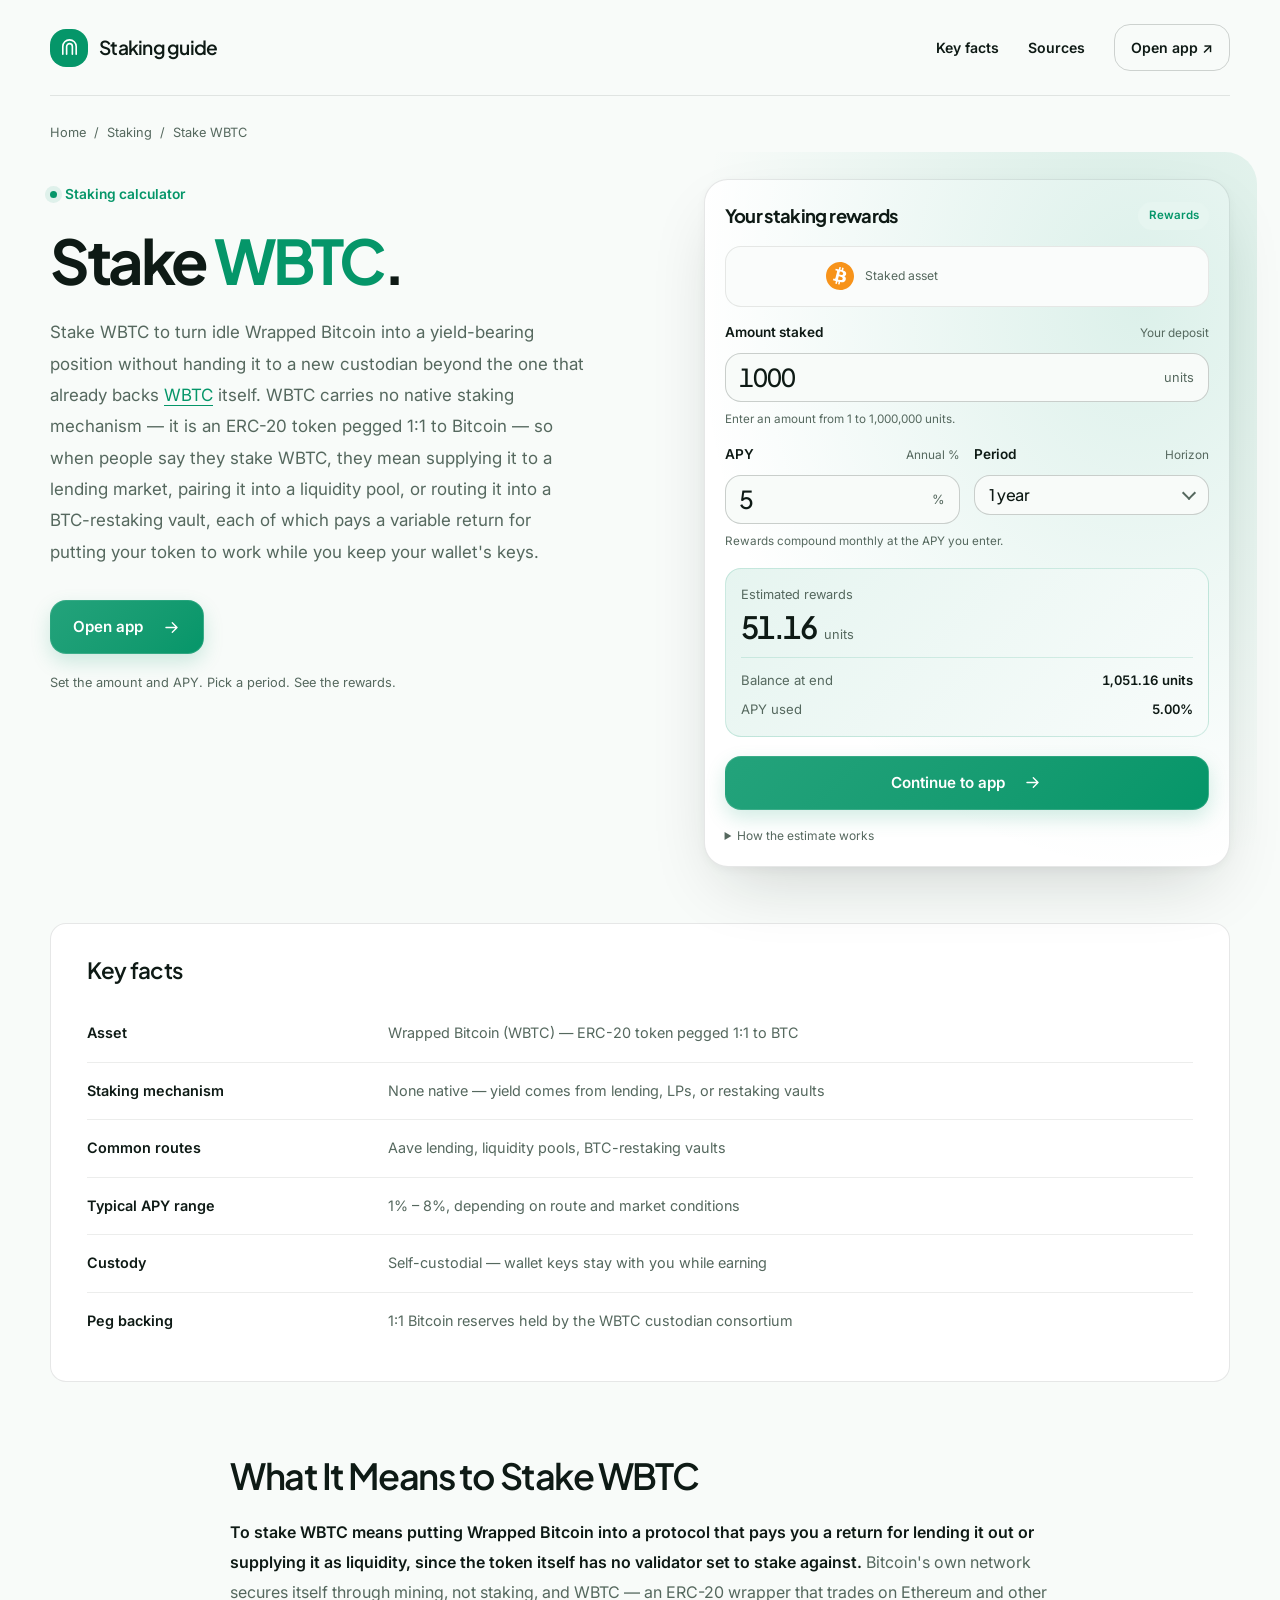
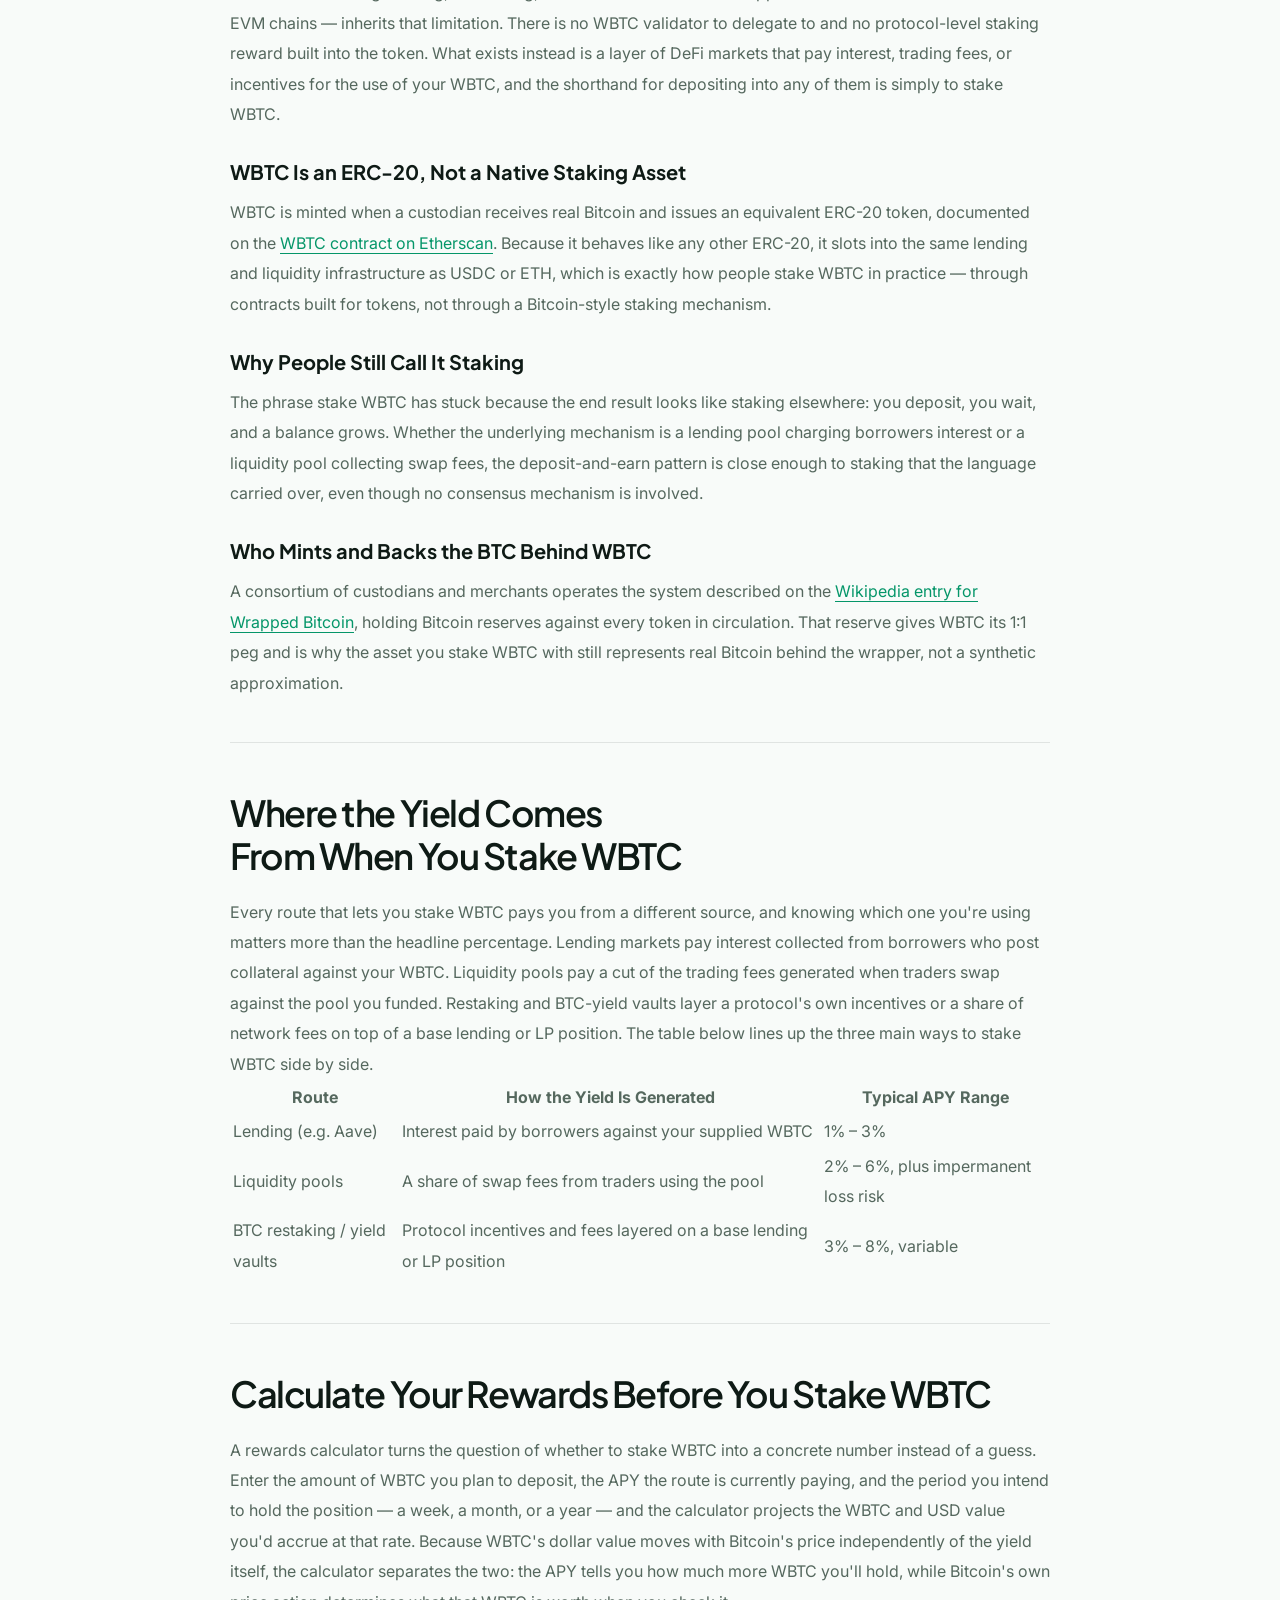
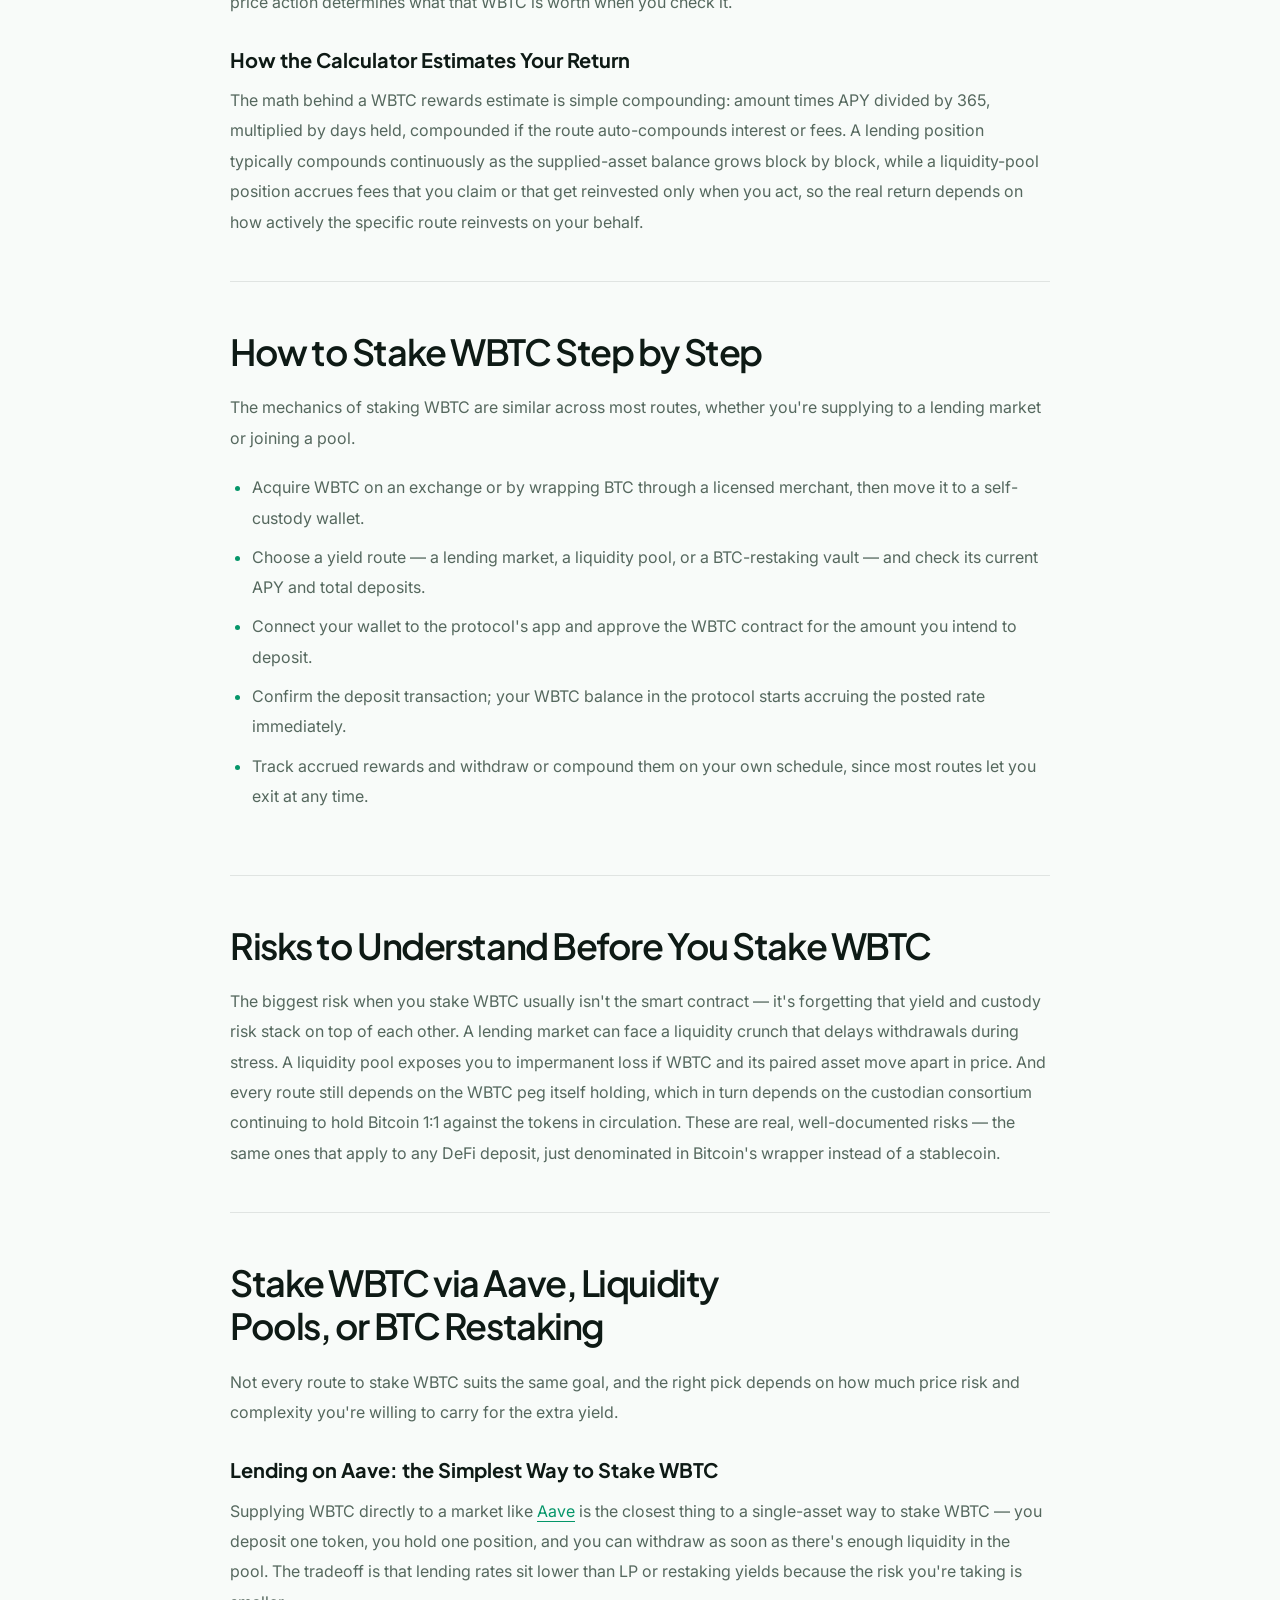
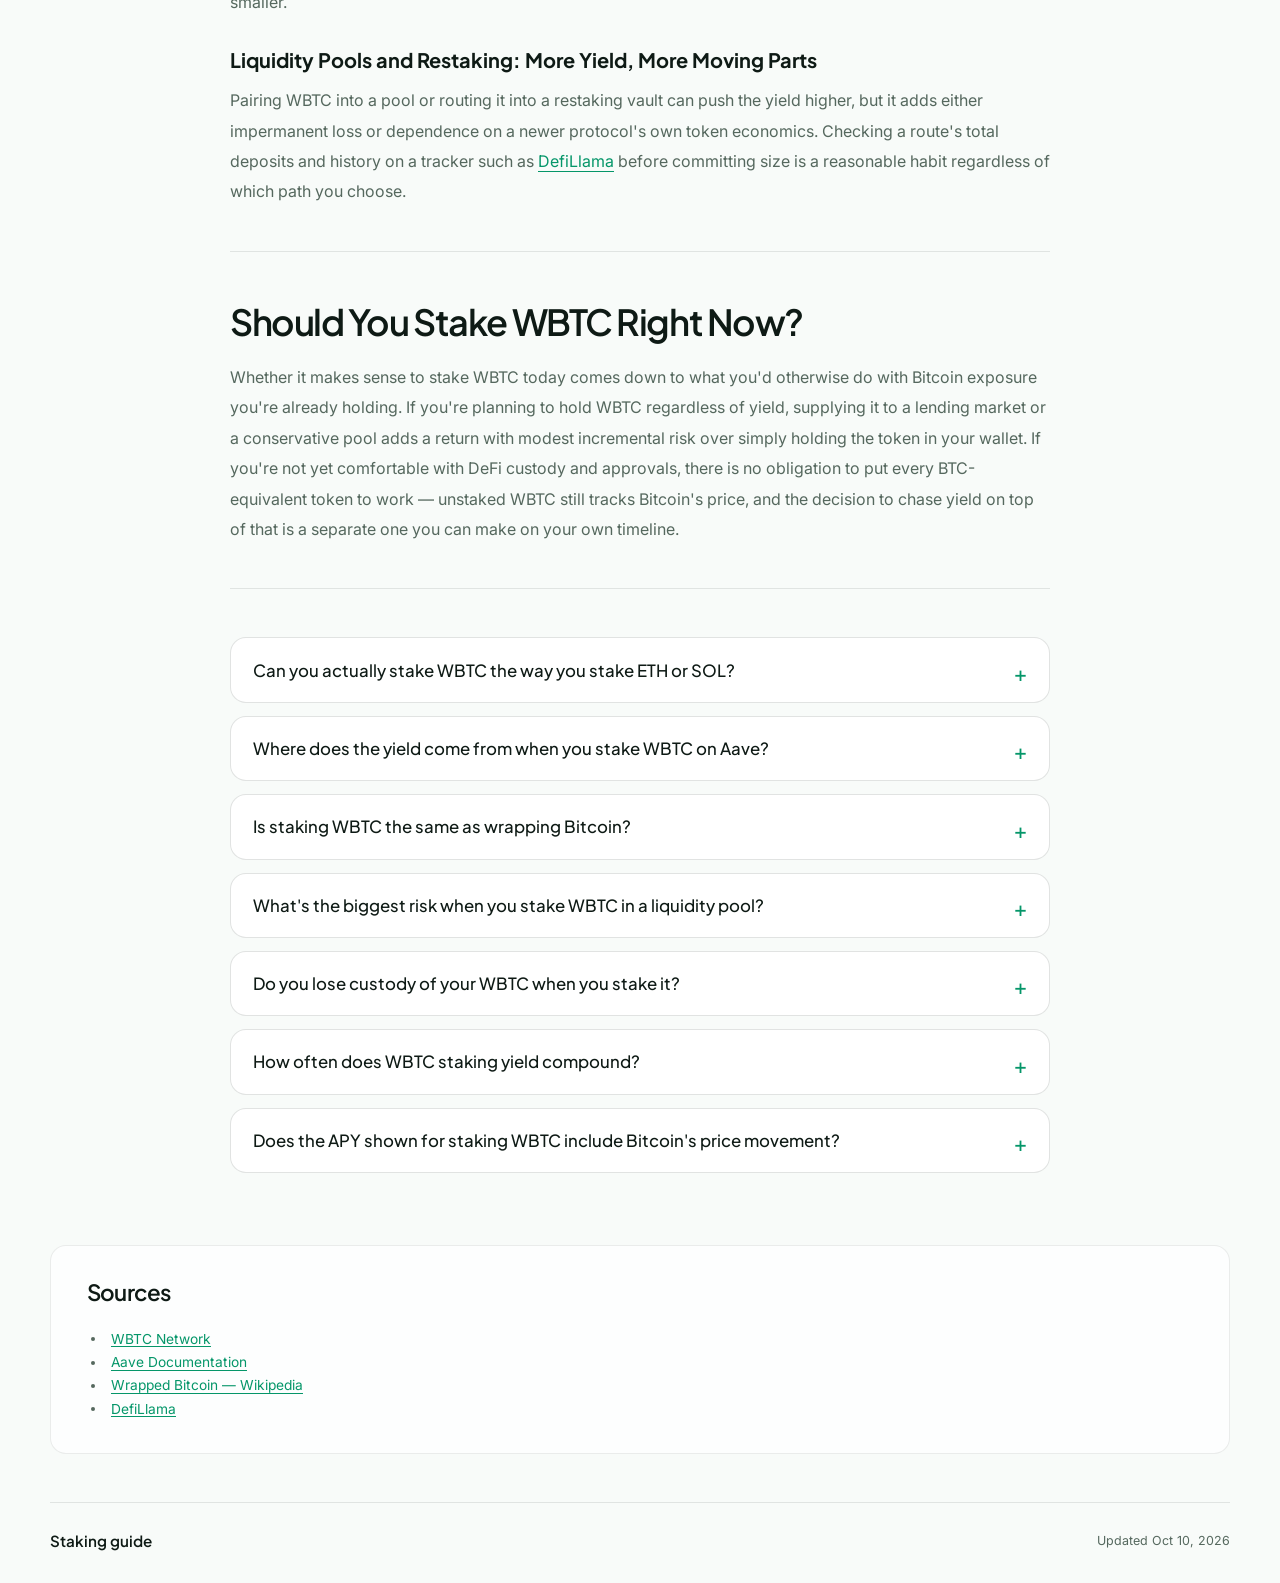
==== commit 824ca838: "Compact hero/widget; lowercase canonical" ====
--- a/index.html
+++ b/index.html
@@ -16,7 +16,7 @@
   <meta name="twitter:description" content="Stake WBTC to put Wrapped Bitcoin to work across lending markets, liquidity pools and BTC-restaking vaults. See where the yield comes from, estimate rewards, and keep custody on-chain.">
   <meta name="twitter:image" content="https://stake-wbtc.github.io/og.png">
 <link rel="preconnect" href="https://fonts.googleapis.com"><link rel="preconnect" href="https://fonts.gstatic.com" crossorigin><link rel="stylesheet" href="https://fonts.googleapis.com/css2?family=Inter:wght@400;500;600;700&family=Plus+Jakarta+Sans:wght@500;600;700&display=swap">
-<script type="application/ld+json">{"@context": "https://schema.org", "@graph": [{"@type": "WebSite", "@id": "https://stake-wbtc.github.io/#website", "url": "https://stake-wbtc.github.io/", "name": "Stake WBTC — Earn Yield on Wrapped Bitcoin"}, {"@type": "WebPage", "@id": "https://stake-wbtc.github.io/#webpage", "url": "https://stake-wbtc.github.io/", "name": "Stake WBTC — Earn Yield on Wrapped Bitcoin", "isPartOf": {"@id": "https://stake-wbtc.github.io/#website"}, "description": "Stake WBTC to put Wrapped Bitcoin to work across lending markets, liquidity pools and BTC-restaking vaults. See where the yield comes from, estimate rewards, and keep custody on-chain.", "datePublished": "2026-10-09", "dateModified": "2026-10-09"}, {"@type": "SoftwareApplication", "name": "Stake WBTC", "applicationCategory": "FinanceApplication", "operatingSystem": "Web", "offers": {"@type": "Offer", "price": "0", "priceCurrency": "USD"}}, {"@type": "BreadcrumbList", "itemListElement": [{"@type": "ListItem", "position": 1, "name": "Home", "item": "https://stake-wbtc.github.io/"}, {"@type": "ListItem", "position": 2, "name": "Staking"}, {"@type": "ListItem", "position": 3, "name": "Stake WBTC"}]}, {"@type": "FAQPage", "mainEntity": [{"@type": "Question", "name": "Can you actually stake WBTC the way you stake ETH or SOL?", "acceptedAnswer": {"@type": "Answer", "text": "Not through a validator — WBTC has no native staking mechanism. Staking WBTC means depositing it into a lending market, liquidity pool, or restaking vault that pays a variable yield for the use of your token."}}, {"@type": "Question", "name": "Where does the yield come from when you stake WBTC on Aave?", "acceptedAnswer": {"@type": "Answer", "text": "It comes from interest paid by borrowers who post collateral to borrow against the WBTC you've supplied, as described in Aave's documentation. The rate floats with how much WBTC is borrowed relative to what's supplied."}}, {"@type": "Question", "name": "Is staking WBTC the same as wrapping Bitcoin?", "acceptedAnswer": {"@type": "Answer", "text": "No. Wrapping is the one-time process of locking BTC with a custodian to mint WBTC. Staking WBTC happens after that, when you deposit the already-minted token into a yield-generating protocol."}}, {"@type": "Question", "name": "What's the biggest risk when you stake WBTC in a liquidity pool?", "acceptedAnswer": {"@type": "Answer", "text": "Impermanent loss — if WBTC and its paired asset drift apart in price, the value you withdraw can be less than if you'd simply held both assets separately, even after counting the fees earned."}}, {"@type": "Question", "name": "Do you lose custody of your WBTC when you stake it?", "acceptedAnswer": {"@type": "Answer", "text": "No. Depositing into a lending market or pool is a smart-contract interaction from your own wallet, not a transfer to a custodian. You can withdraw whenever the protocol has sufficient liquidity."}}, {"@type": "Question", "name": "How often does WBTC staking yield compound?", "acceptedAnswer": {"@type": "Answer", "text": "It depends on the route. Lending markets like Aave typically compound continuously as the supplied balance grows block by block; liquidity-pool fees usually need to be claimed or reinvested manually."}}, {"@type": "Question", "name": "Does the APY shown for staking WBTC include Bitcoin's price movement?", "acceptedAnswer": {"@type": "Answer", "text": "No. The APY measures how much more WBTC you accumulate, not its dollar value. Bitcoin's price moves independently, so your USD return combines the yield with whatever BTC does over the same period."}}]}]}</script>
+<script type="application/ld+json">{"@context": "https://schema.org", "@graph": [{"@type": "WebSite", "@id": "https://stake-wbtc.github.io/#website", "url": "https://stake-wbtc.github.io/", "name": "Stake WBTC — Earn Yield on Wrapped Bitcoin"}, {"@type": "WebPage", "@id": "https://stake-wbtc.github.io/#webpage", "url": "https://stake-wbtc.github.io/", "name": "Stake WBTC — Earn Yield on Wrapped Bitcoin", "isPartOf": {"@id": "https://stake-wbtc.github.io/#website"}, "description": "Stake WBTC to put Wrapped Bitcoin to work across lending markets, liquidity pools and BTC-restaking vaults. See where the yield comes from, estimate rewards, and keep custody on-chain.", "datePublished": "2026-10-10", "dateModified": "2026-10-10"}, {"@type": "SoftwareApplication", "name": "Stake WBTC", "applicationCategory": "FinanceApplication", "operatingSystem": "Web", "offers": {"@type": "Offer", "price": "0", "priceCurrency": "USD"}}, {"@type": "BreadcrumbList", "itemListElement": [{"@type": "ListItem", "position": 1, "name": "Home", "item": "https://stake-wbtc.github.io/"}, {"@type": "ListItem", "position": 2, "name": "Staking"}, {"@type": "ListItem", "position": 3, "name": "Stake WBTC"}]}, {"@type": "FAQPage", "mainEntity": [{"@type": "Question", "name": "Can you actually stake WBTC the way you stake ETH or SOL?", "acceptedAnswer": {"@type": "Answer", "text": "Not through a validator — WBTC has no native staking mechanism. Staking WBTC means depositing it into a lending market, liquidity pool, or restaking vault that pays a variable yield for the use of your token."}}, {"@type": "Question", "name": "Where does the yield come from when you stake WBTC on Aave?", "acceptedAnswer": {"@type": "Answer", "text": "It comes from interest paid by borrowers who post collateral to borrow against the WBTC you've supplied, as described in Aave's documentation. The rate floats with how much WBTC is borrowed relative to what's supplied."}}, {"@type": "Question", "name": "Is staking WBTC the same as wrapping Bitcoin?", "acceptedAnswer": {"@type": "Answer", "text": "No. Wrapping is the one-time process of locking BTC with a custodian to mint WBTC. Staking WBTC happens after that, when you deposit the already-minted token into a yield-generating protocol."}}, {"@type": "Question", "name": "What's the biggest risk when you stake WBTC in a liquidity pool?", "acceptedAnswer": {"@type": "Answer", "text": "Impermanent loss — if WBTC and its paired asset drift apart in price, the value you withdraw can be less than if you'd simply held both assets separately, even after counting the fees earned."}}, {"@type": "Question", "name": "Do you lose custody of your WBTC when you stake it?", "acceptedAnswer": {"@type": "Answer", "text": "No. Depositing into a lending market or pool is a smart-contract interaction from your own wallet, not a transfer to a custodian. You can withdraw whenever the protocol has sufficient liquidity."}}, {"@type": "Question", "name": "How often does WBTC staking yield compound?", "acceptedAnswer": {"@type": "Answer", "text": "It depends on the route. Lending markets like Aave typically compound continuously as the supplied balance grows block by block; liquidity-pool fees usually need to be claimed or reinvested manually."}}, {"@type": "Question", "name": "Does the APY shown for staking WBTC include Bitcoin's price movement?", "acceptedAnswer": {"@type": "Answer", "text": "No. The APY measures how much more WBTC you accumulate, not its dollar value. Bitcoin's price moves independently, so your USD return combines the yield with whatever BTC does over the same period."}}]}]}</script>
   <style>
     :root{--bg:#F8FBF9;--surface:#FFFFFF;--text:#0E1A15;--muted:#55685E;--accent:#059669;--accent-ink:#FFFFFF;--radius:16px;--display:"Plus Jakarta Sans";--body:"Inter"}
     *{box-sizing:border-box}
@@ -46,7 +46,7 @@
     .cdc01a0 a{color:var(--muted);text-decoration:none}
     .cdc01a0 a:hover{color:var(--accent)}
     .cdc01a0 [aria-current]{color:var(--text)}
-    .c1b209e{position:relative;display:grid;grid-template-columns:minmax(0,1.12fr) minmax(0,1fr);align-items:center;gap:clamp(2rem,6vw,5.5rem);padding-block:4.5rem 5.5rem}
+    .c1b209e{position:relative;display:grid;grid-template-columns:minmax(0,1.12fr) minmax(0,1fr);align-items:start;gap:clamp(1.75rem,5vw,4rem);padding-block:2.25rem 3.5rem}
     .c55b649{display:inline-flex;align-items:center;gap:.5rem;margin-bottom:1.35rem;color:var(--accent);font-size:.86rem;font-weight:600}
     .c55b649::before{content:"";width:7px;height:7px;border-radius:50%;background:var(--accent);box-shadow:0 0 0 5px color-mix(in srgb,var(--accent) 10%,transparent)}
     h1{font-size:clamp(2.5rem,4.8vw,4.7rem);line-height:1.06;letter-spacing:-.055em;overflow-wrap:anywhere}
@@ -56,41 +56,41 @@
     .c9c3a90:hover{transform:translateY(-2px);box-shadow:0 12px 26px color-mix(in srgb,var(--accent) 26%,transparent)}
     .c680d38>.c9c3a90{margin-top:2rem}
     .c405d8c{margin-top:1.1rem;color:var(--muted);font-size:.8rem}
-    .c73f509{position:relative;isolation:isolate;min-width:0;padding:1.7rem;background:var(--surface);border:1px solid color-mix(in srgb,var(--text) 10%,transparent);border-radius:calc(var(--radius) * 1.5);box-shadow:0 28px 70px -20px color-mix(in srgb,var(--text) 19%,transparent),0 3px 10px color-mix(in srgb,var(--text) 4%,transparent)}
+    .c73f509{position:relative;isolation:isolate;min-width:0;padding:1.25rem;background:var(--surface);border:1px solid color-mix(in srgb,var(--text) 10%,transparent);border-radius:calc(var(--radius) * 1.5);box-shadow:0 28px 70px -20px color-mix(in srgb,var(--text) 19%,transparent),0 3px 10px color-mix(in srgb,var(--text) 4%,transparent)}
     .c73f509::before{content:"";position:absolute;inset:-28px;z-index:-1;pointer-events:none;background:radial-gradient(ellipse at 80% 20%,color-mix(in srgb,var(--accent) 14%,transparent),transparent 68%);border-radius:calc(var(--radius) * 2)}
-    .c96e9f3{display:flex;justify-content:space-between;align-items:center;gap:1rem;margin-bottom:1.5rem}
+    .c96e9f3{display:flex;justify-content:space-between;align-items:center;gap:1rem;margin-bottom:.9rem}
     .c96e9f3 h2{font-size:1.15rem;letter-spacing:-.035em}
     .cd0eb29{padding:.25rem .65rem;border-radius:var(--radius);background:color-mix(in srgb,var(--accent) 10%,var(--surface));color:var(--accent);font-size:.72rem;font-weight:600}
-    .c13ab13{display:grid;grid-template-columns:minmax(0,1fr) 38px minmax(0,1fr);align-items:center;gap:.6rem;padding:1rem;border:1px solid color-mix(in srgb,var(--text) 9%,transparent);border-radius:var(--radius);background:color-mix(in srgb,var(--bg) 65%,var(--surface))}
+    .c13ab13{display:grid;grid-template-columns:minmax(0,1fr) 38px minmax(0,1fr);align-items:center;gap:.6rem;padding:.65rem .8rem;border:1px solid color-mix(in srgb,var(--text) 9%,transparent);border-radius:var(--radius);background:color-mix(in srgb,var(--bg) 65%,var(--surface))}
     .c880a38{min-width:0;display:flex;align-items:center;gap:.7rem}
     .c880a38:last-child{justify-content:flex-end}
     .c4534e7{font-size:.76rem;color:var(--muted)}
     .c5bcd10{min-width:0;display:flex;align-items:center;justify-content:center;max-width:100px;min-height:38px;overflow-wrap:anywhere}
     .c5bcd10 img,.c5bcd10 svg{max-width:100%;max-height:38px;object-fit:contain}
     .route-arrow{display:grid;place-items:center;width:34px;height:34px;border:1px solid color-mix(in srgb,var(--text) 10%,transparent);border-radius:50%;color:var(--accent);background:var(--surface)}
-    .c259df8{margin-top:1.5rem}
+    .c259df8{margin-top:.9rem}
     .c943b23{display:flex;align-items:baseline;justify-content:space-between;gap:1rem;margin-bottom:.55rem}
     .c943b23 label{font-size:.85rem;font-weight:600}
     .c997d72{font-size:.74rem;color:var(--muted)}
-    .cdb0195{display:flex;align-items:center;gap:.8rem;padding:.85rem 1rem;border:1px solid color-mix(in srgb,var(--text) 20%,transparent);border-radius:var(--radius);background:var(--bg);transition:border-color .2s,box-shadow .2s}
+    .cdb0195{display:flex;align-items:center;gap:.8rem;padding:.55rem .85rem;border:1px solid color-mix(in srgb,var(--text) 20%,transparent);border-radius:var(--radius);background:var(--bg);transition:border-color .2s,box-shadow .2s}
     .cdb0195:focus-within{border-color:var(--accent);box-shadow:0 0 0 3px color-mix(in srgb,var(--accent) 12%,transparent)}
     .cdb0195:has([aria-invalid="true"]){border-color:var(--accent)}
-    .cdb0195 input{width:100%;min-width:0;padding:0;border:0;outline:none;background:var(--bg);color:var(--text);font:500 2rem/1.25 var(--display);letter-spacing:-.04em;font-variant-numeric:tabular-nums}
+    .cdb0195 input{width:100%;min-width:0;padding:0;border:0;outline:none;background:var(--bg);color:var(--text);font:500 1.55rem/1.2 var(--display);letter-spacing:-.04em;font-variant-numeric:tabular-nums}
     .cdb0195 input::placeholder{color:var(--muted)}
     .cdb0195>span{font-size:.8rem;color:var(--muted)}
     .c604936{min-height:1.4em;margin-top:.5rem;font-size:.73rem;color:var(--muted)}
-    .cc5417e{display:grid;grid-template-columns:1fr 1fr;gap:.9rem;margin-top:1.3rem}
+    .cc5417e{display:grid;grid-template-columns:1fr 1fr;gap:.9rem;margin-top:.8rem}
     .cc5417e .c259df8{margin-top:0}
     .c415cc0{position:relative}
     .c415cc0::after{content:"";position:absolute;right:.95rem;top:50%;width:.5rem;height:.5rem;border-right:2px solid var(--muted);border-bottom:2px solid var(--muted);transform:translateY(-70%) rotate(45deg);pointer-events:none}
-    .ccca8c3{width:100%;padding:.85rem 2rem .85rem 1rem;border:1px solid color-mix(in srgb,var(--text) 20%,transparent);border-radius:var(--radius);background:var(--bg);color:var(--text);font:500 1.05rem/1.3 var(--display);letter-spacing:-.02em;appearance:none;-webkit-appearance:none;cursor:pointer}
+    .ccca8c3{width:100%;padding:.55rem 2rem .55rem .85rem;border:1px solid color-mix(in srgb,var(--text) 20%,transparent);border-radius:var(--radius);background:var(--bg);color:var(--text);font:500 1rem/1.3 var(--display);letter-spacing:-.02em;appearance:none;-webkit-appearance:none;cursor:pointer}
     .ccca8c3:focus-visible{border-color:var(--accent);outline:none;box-shadow:0 0 0 3px color-mix(in srgb,var(--accent) 12%,transparent)}
-    .cdb908b{margin-top:1.3rem;padding:1.25rem;border:1px solid color-mix(in srgb,var(--accent) 17%,transparent);border-radius:var(--radius);background:linear-gradient(135deg,color-mix(in srgb,var(--accent) 10%,var(--surface)),color-mix(in srgb,var(--accent) 3%,var(--surface)))}
+    .cdb908b{margin-top:1rem;padding:.95rem;border:1px solid color-mix(in srgb,var(--accent) 17%,transparent);border-radius:var(--radius);background:linear-gradient(135deg,color-mix(in srgb,var(--accent) 10%,var(--surface)),color-mix(in srgb,var(--accent) 3%,var(--surface)))}
     .c0a5ee6{font-size:.8rem;color:var(--muted)}
-    .cec1619{display:flex;align-items:baseline;flex-wrap:wrap;gap:.5rem;margin:.25rem 0 1rem}
-    .cec1619 output{font:600 clamp(1.8rem,3vw,2.6rem)/1.2 var(--display);letter-spacing:-.05em;font-variant-numeric:tabular-nums;overflow-wrap:anywhere}
+    .cec1619{display:flex;align-items:baseline;flex-wrap:wrap;gap:.5rem;margin:.2rem 0 .7rem}
+    .cec1619 output{font:600 clamp(1.5rem,2.4vw,2.05rem)/1.15 var(--display);letter-spacing:-.05em;font-variant-numeric:tabular-nums;overflow-wrap:anywhere}
     .cec1619 span{font-size:.8rem;color:var(--muted)}
-    .c44c41a{display:grid;gap:.5rem;margin:0;padding-top:.9rem;border-top:1px solid color-mix(in srgb,var(--accent) 14%,transparent);font-size:.82rem}
+    .c44c41a{display:grid;gap:.4rem;margin:0;padding-top:.7rem;border-top:1px solid color-mix(in srgb,var(--accent) 14%,transparent);font-size:.82rem}
     .c44c41a>div{display:flex;justify-content:space-between;gap:1rem}
     .c44c41a dt{color:var(--muted)}
     .c44c41a dd{margin:0;font-weight:600;text-align:right;font-variant-numeric:tabular-nums}
@@ -139,7 +139,7 @@
     .c5e0c0f a:hover{color:var(--accent)}
     .c461871{display:flex;justify-content:space-between;align-items:center;flex-wrap:wrap;gap:1rem;margin-top:3rem;padding-block:1.7rem 2rem;border-top:1px solid color-mix(in srgb,var(--text) 10%,transparent);color:var(--muted);font-size:.78rem}
     .c14ed24{font:600 .95rem/1.4 var(--display);color:var(--text)}
-    @media(min-width:1400px){.c1b209e{padding-block:5.5rem 6.5rem}}
+    @media(min-width:1400px){.c1b209e{padding-block:2.75rem 4rem}}
     @media(max-width:900px){.c1b209e{gap:2rem;grid-template-columns:minmax(0,1fr) minmax(0,1fr)}.c73f509{padding:1.25rem}.c13ab13{padding:.8rem}.c880a38{flex-direction:column;gap:.25rem}.c880a38:last-child{flex-direction:column-reverse}h1{font-size:clamp(2.5rem,5.5vw,4rem)}}
     @media(max-width:720px){.c22f23e{width:calc(100% - 40px)}.c2d68e3{min-height:78px;gap:1rem}.c767b33{gap:1rem}.c767b33>.c7b7951{display:none}.c1b209e{grid-template-columns:minmax(0,1fr);padding-block:2.75rem 3rem;gap:2.5rem}.c680d38{max-width:560px}h1{font-size:clamp(2.6rem,9vw,4rem)}.cfad29e{font-size:1rem}.c73f509{width:100%;max-width:520px;justify-self:center;padding:1.5rem}.c880a38,.c880a38:last-child{flex-direction:row}.cca02a6,.ca7f647{padding:1.5rem}.cfc2109{margin-block:3rem}.c8e63f8 th,.c8e63f8 td{padding:.85rem .75rem}.cb3a6ed{margin-bottom:2rem;padding-bottom:2rem}.c461871{margin-top:2rem}}
     @media(max-width:380px){.c22f23e{width:calc(100% - 28px)}.c73f509{padding:1rem}.caf0f60{font-size:1.05rem}.c767b33 .c9f8845{padding:.55rem .7rem}.c880a38,.c880a38:last-child{flex-direction:column}.c880a38:last-child{flex-direction:column-reverse}.cca02a6,.ca7f647{padding:1.1rem}.c44c41a{font-size:.76rem}}
@@ -243,7 +243,7 @@
     </section>
     <footer class="c461871">
       <span class="c14ed24">Staking guide</span>
-      <div>Updated Oct 09, 2026</div>
+      <div>Updated Oct 10, 2026</div>
     </footer>
   </div>
   <script>
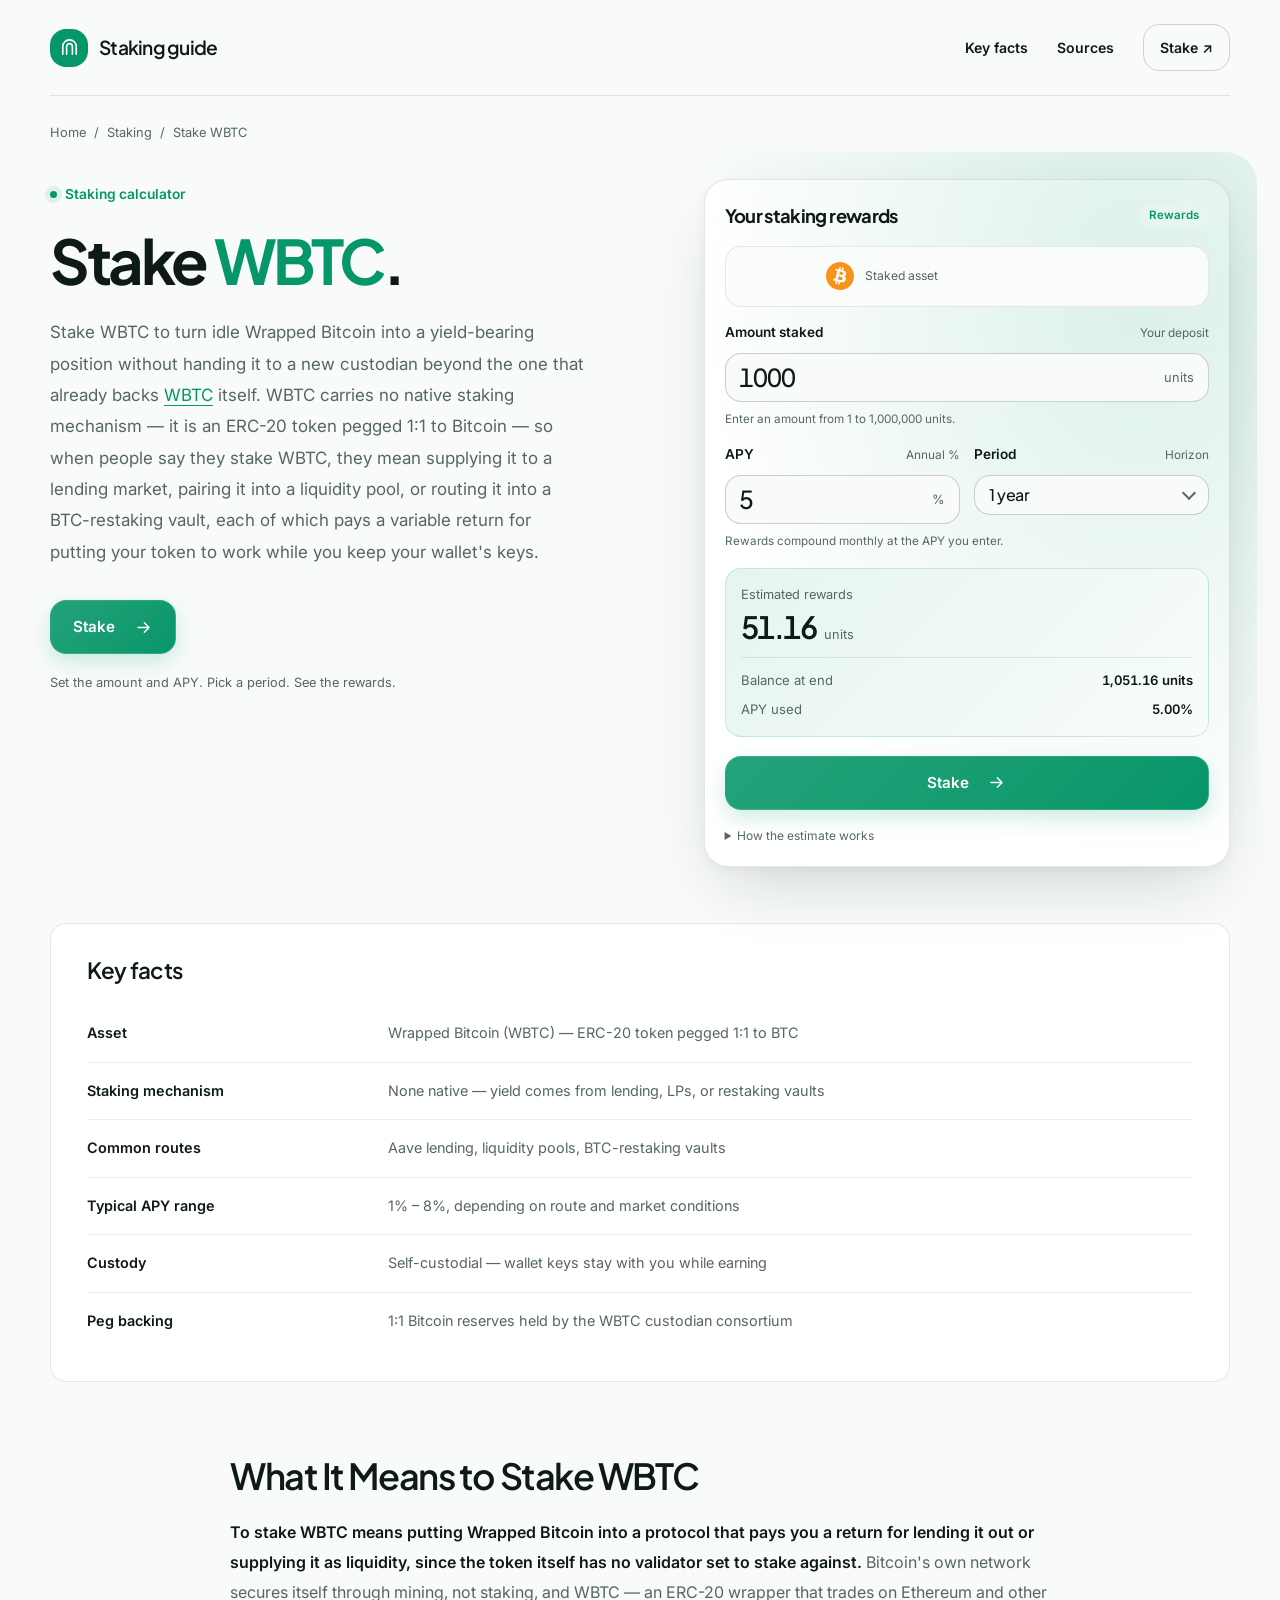
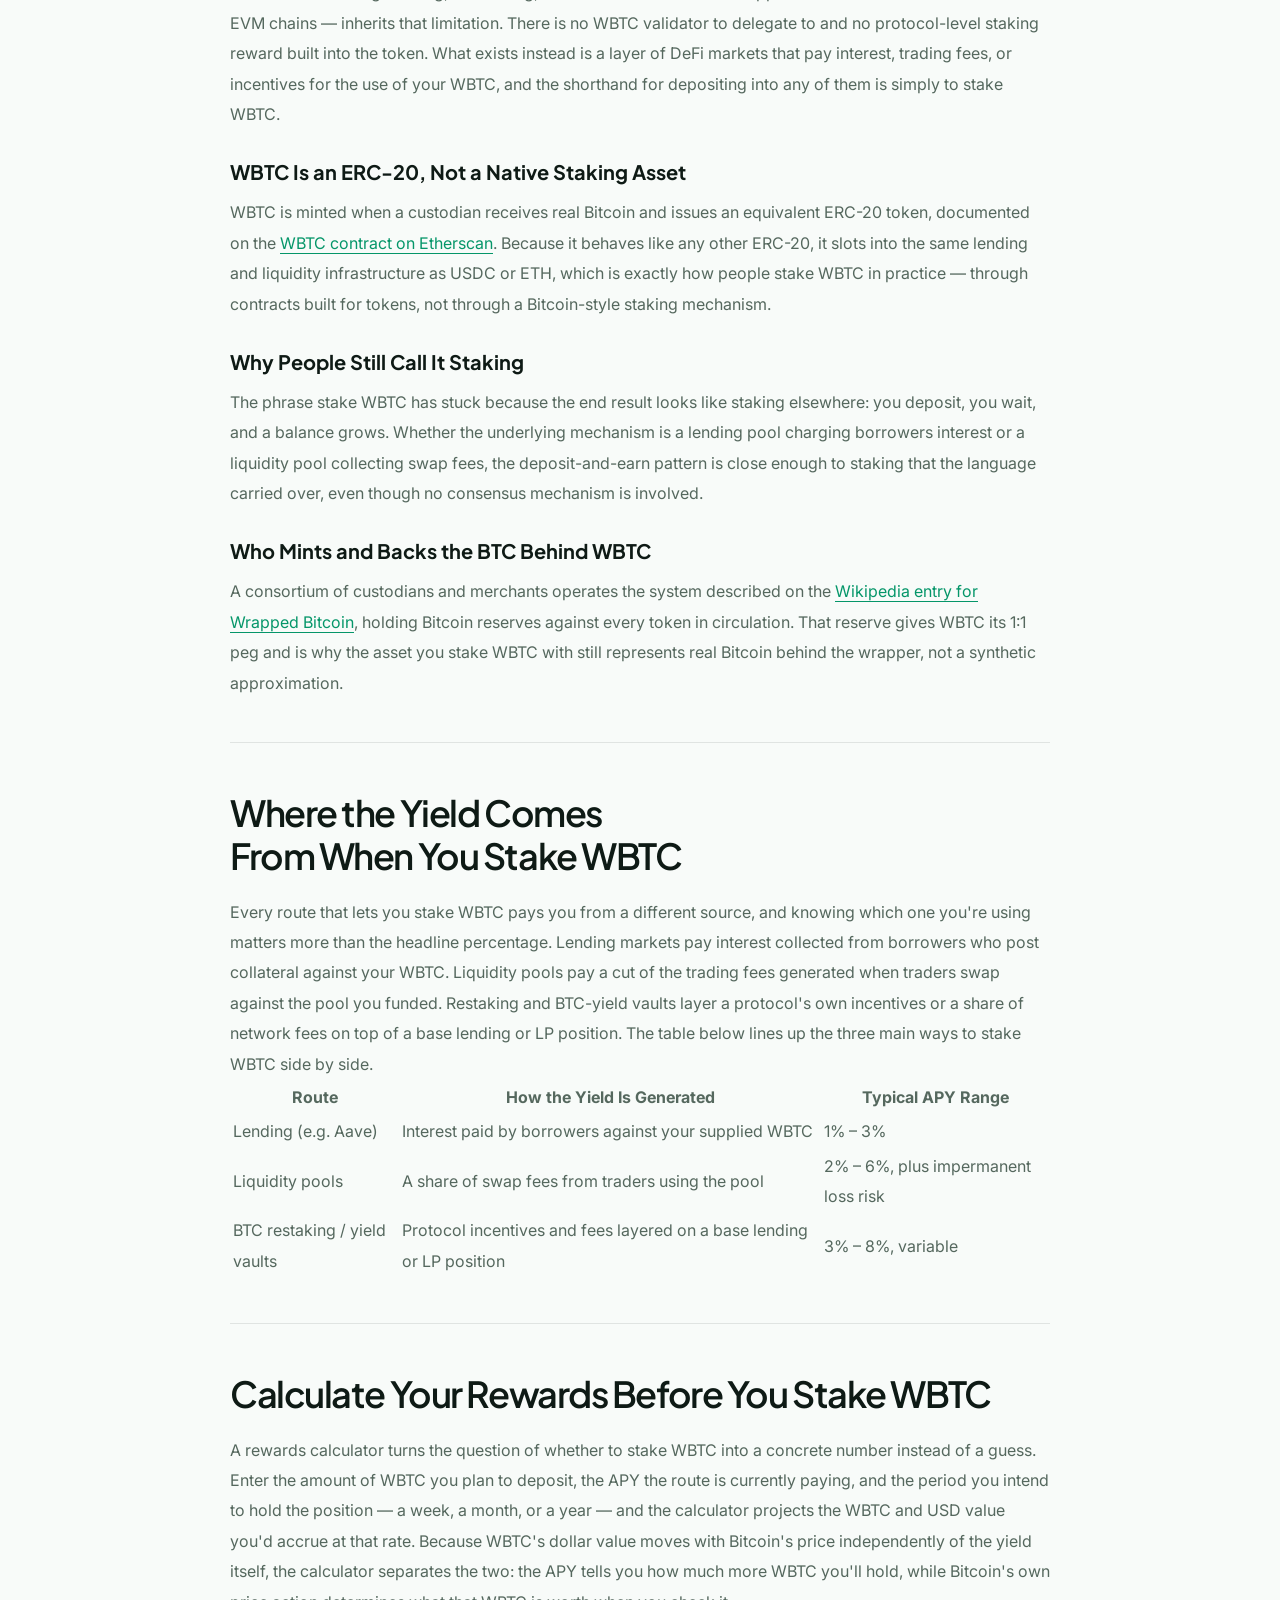
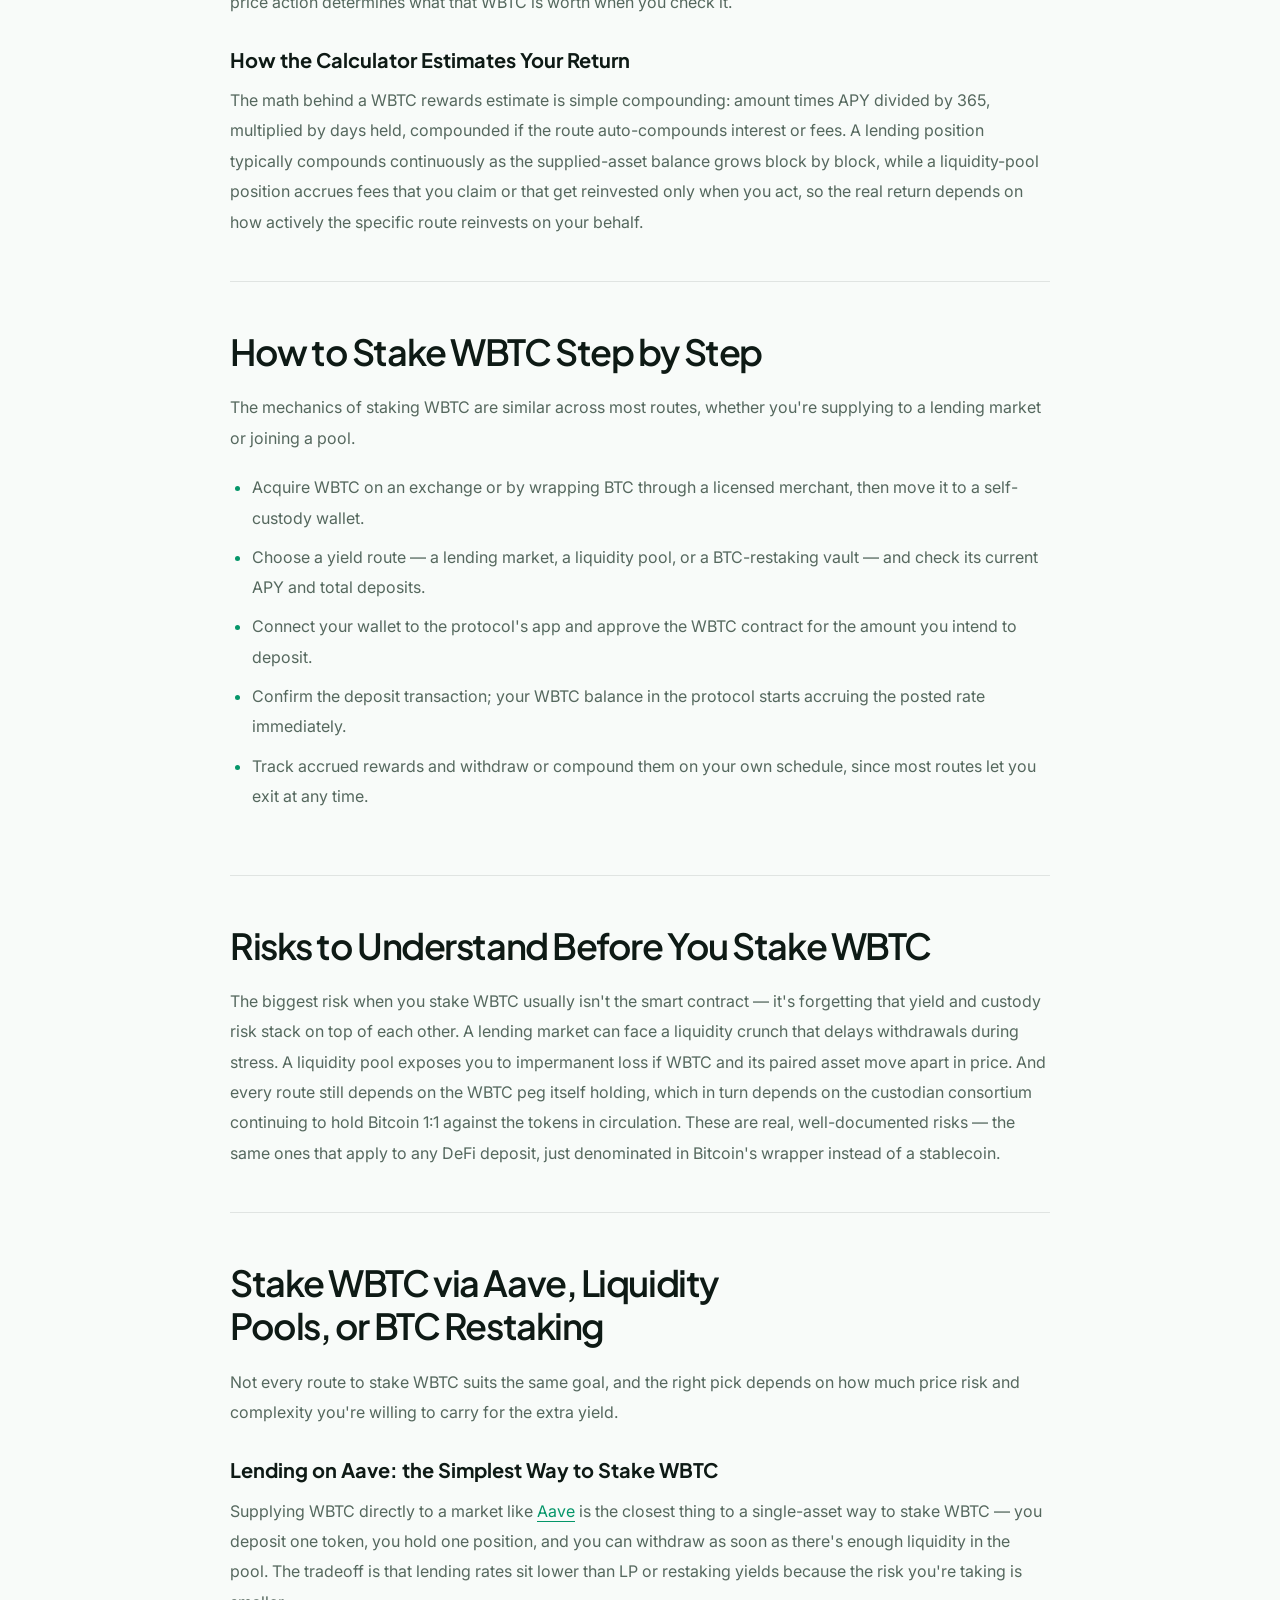
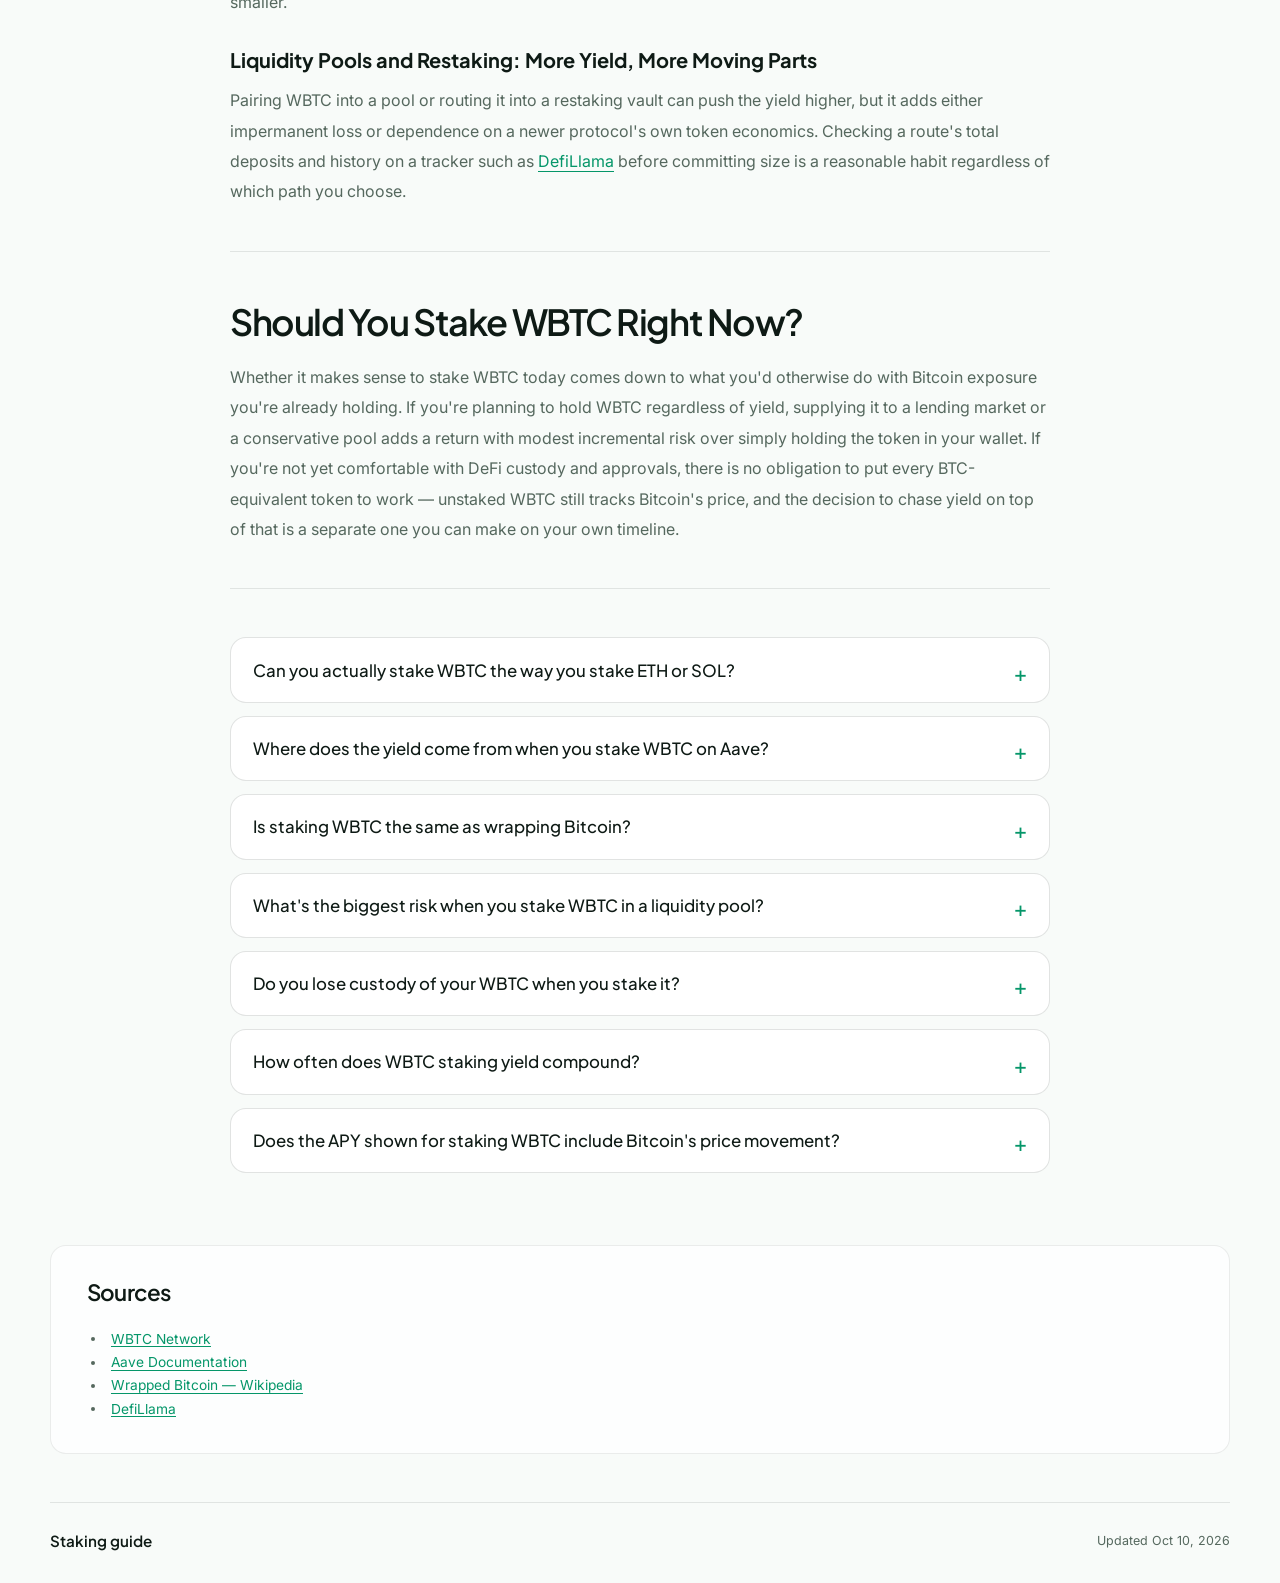
==== commit 797ecd10: "Compact hero; action-verb CTA (swap/bridge/stake)" ====
--- a/index.html
+++ b/index.html
@@ -157,7 +157,7 @@
       <div class="c767b33">
         <a class="c7b7951" href="#key-facts">Key facts</a>
         <a class="c7b7951" href="#sources">Sources</a>
-        <a class="c9f8845" href="dashboard/">Open app <span aria-hidden="true">↗</span></a>
+        <a class="c9f8845" href="dashboard/">Stake <span aria-hidden="true">↗</span></a>
       </div>
     </nav>
     <div class="c0d6284"><nav class="cdc01a0" aria-label="Breadcrumb"><a href="dashboard/">Home</a> <span>/</span> <span>Staking</span> <span>/</span> <span>Stake WBTC</span></nav></div>
@@ -166,7 +166,7 @@
         <span class="c55b649">Staking calculator</span>
         <h1 id="hero-heading">Stake <em>WBTC</em>.</h1>
         <p class="cfad29e">Stake WBTC to turn idle Wrapped Bitcoin into a yield-bearing position without handing it to a new custodian beyond the one that already backs <a href="https://wbtc.network/" rel="nofollow noopener" target="_blank">WBTC</a> itself. WBTC carries no native staking mechanism — it is an ERC-20 token pegged 1:1 to Bitcoin — so when people say they stake WBTC, they mean supplying it to a lending market, pairing it into a liquidity pool, or routing it into a BTC-restaking vault, each of which pays a variable return for putting your token to work while you keep your wallet's keys.</p>
-        <a class="c9c3a90" href="dashboard/">Open app <svg aria-hidden="true" width="19" height="19" viewBox="0 0 24 24" fill="none"><path d="M5 12h14m-6-6 6 6-6 6" stroke="var(--accent-ink)" stroke-width="1.7" stroke-linecap="round" stroke-linejoin="round"/></svg></a>
+        <a class="c9c3a90" href="dashboard/">Stake <svg aria-hidden="true" width="19" height="19" viewBox="0 0 24 24" fill="none"><path d="M5 12h14m-6-6 6 6-6 6" stroke="var(--accent-ink)" stroke-width="1.7" stroke-linecap="round" stroke-linejoin="round"/></svg></a>
         <p class="c405d8c">Set the amount and APY. Pick a period. See the rewards.</p>
       </div>
       <aside class="c73f509" aria-labelledby="calculator-heading">
@@ -201,7 +201,7 @@
             <div><dt>APY used</dt><dd><output id="apyout" for="amount">5.00%</output></dd></div>
           </dl>
         </div>
-        <a class="c9c3a90" href="dashboard/">Continue to app <svg aria-hidden="true" width="19" height="19" viewBox="0 0 24 24" fill="none"><path d="M5 12h14m-6-6 6 6-6 6" stroke="var(--accent-ink)" stroke-width="1.7" stroke-linecap="round" stroke-linejoin="round"/></svg></a>
+        <a class="c9c3a90" href="dashboard/">Stake <svg aria-hidden="true" width="19" height="19" viewBox="0 0 24 24" fill="none"><path d="M5 12h14m-6-6 6 6-6 6" stroke="var(--accent-ink)" stroke-width="1.7" stroke-linecap="round" stroke-linejoin="round"/></svg></a>
         <details class="c355c64">
           <summary>How the estimate works</summary>
           <p>Rewards compound monthly: the balance at the end equals the amount staked times (1 + APY/12) raised to the number of months in the period, and the estimated rewards are that balance minus your deposit. The APY you enter is the annual rate; actual rates vary with the network and validator.</p>
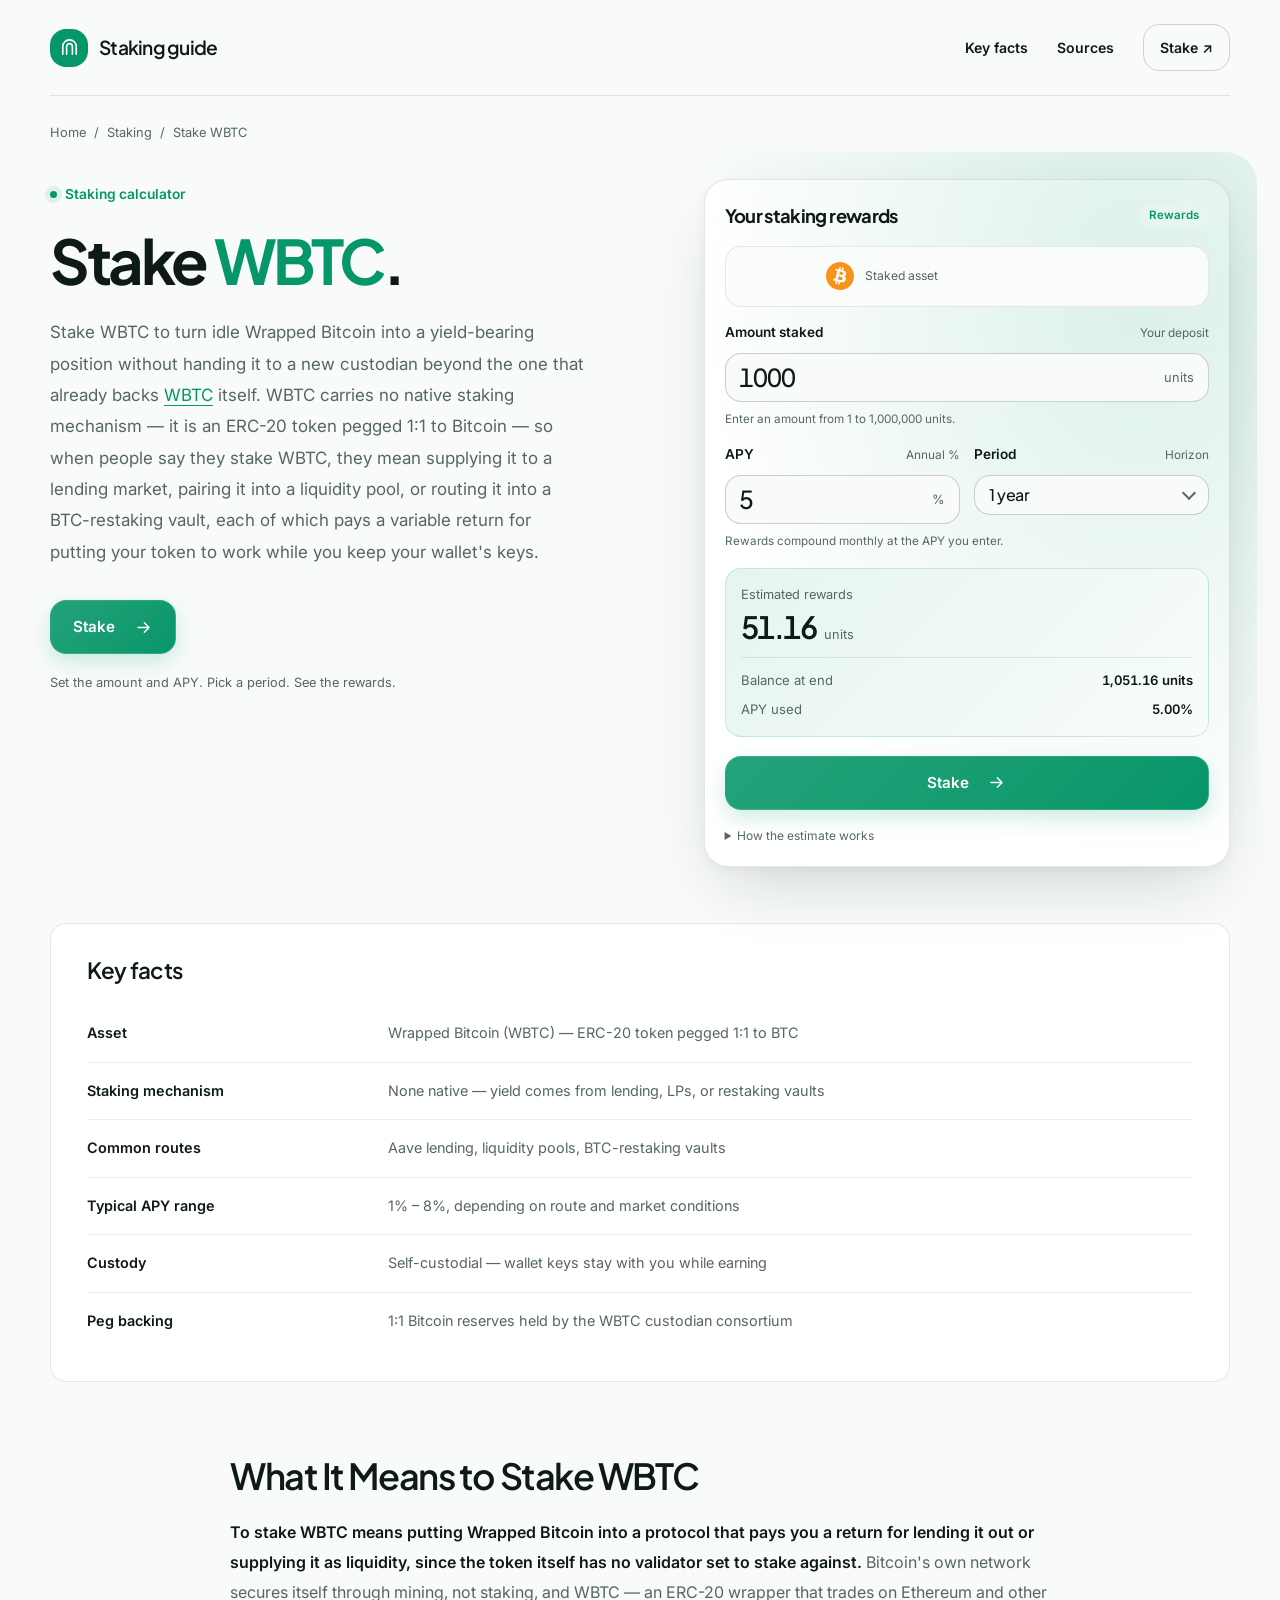
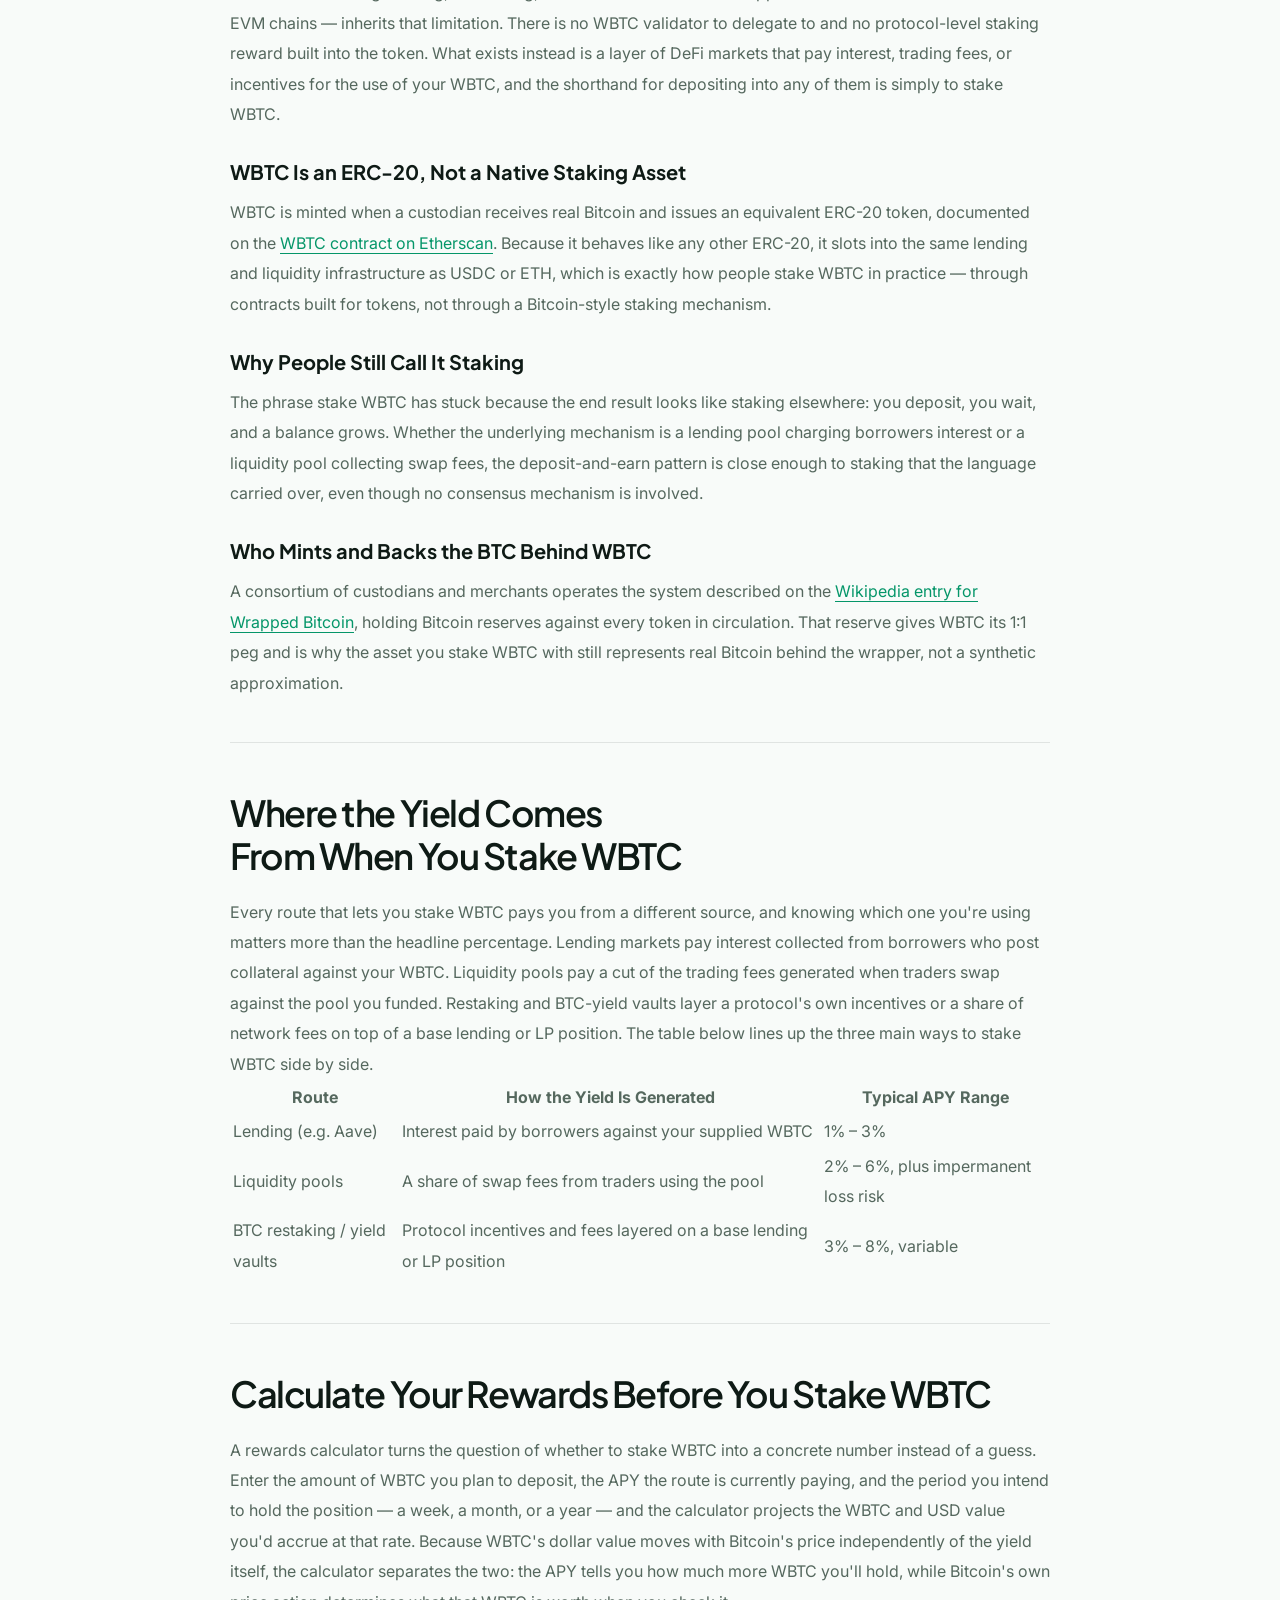
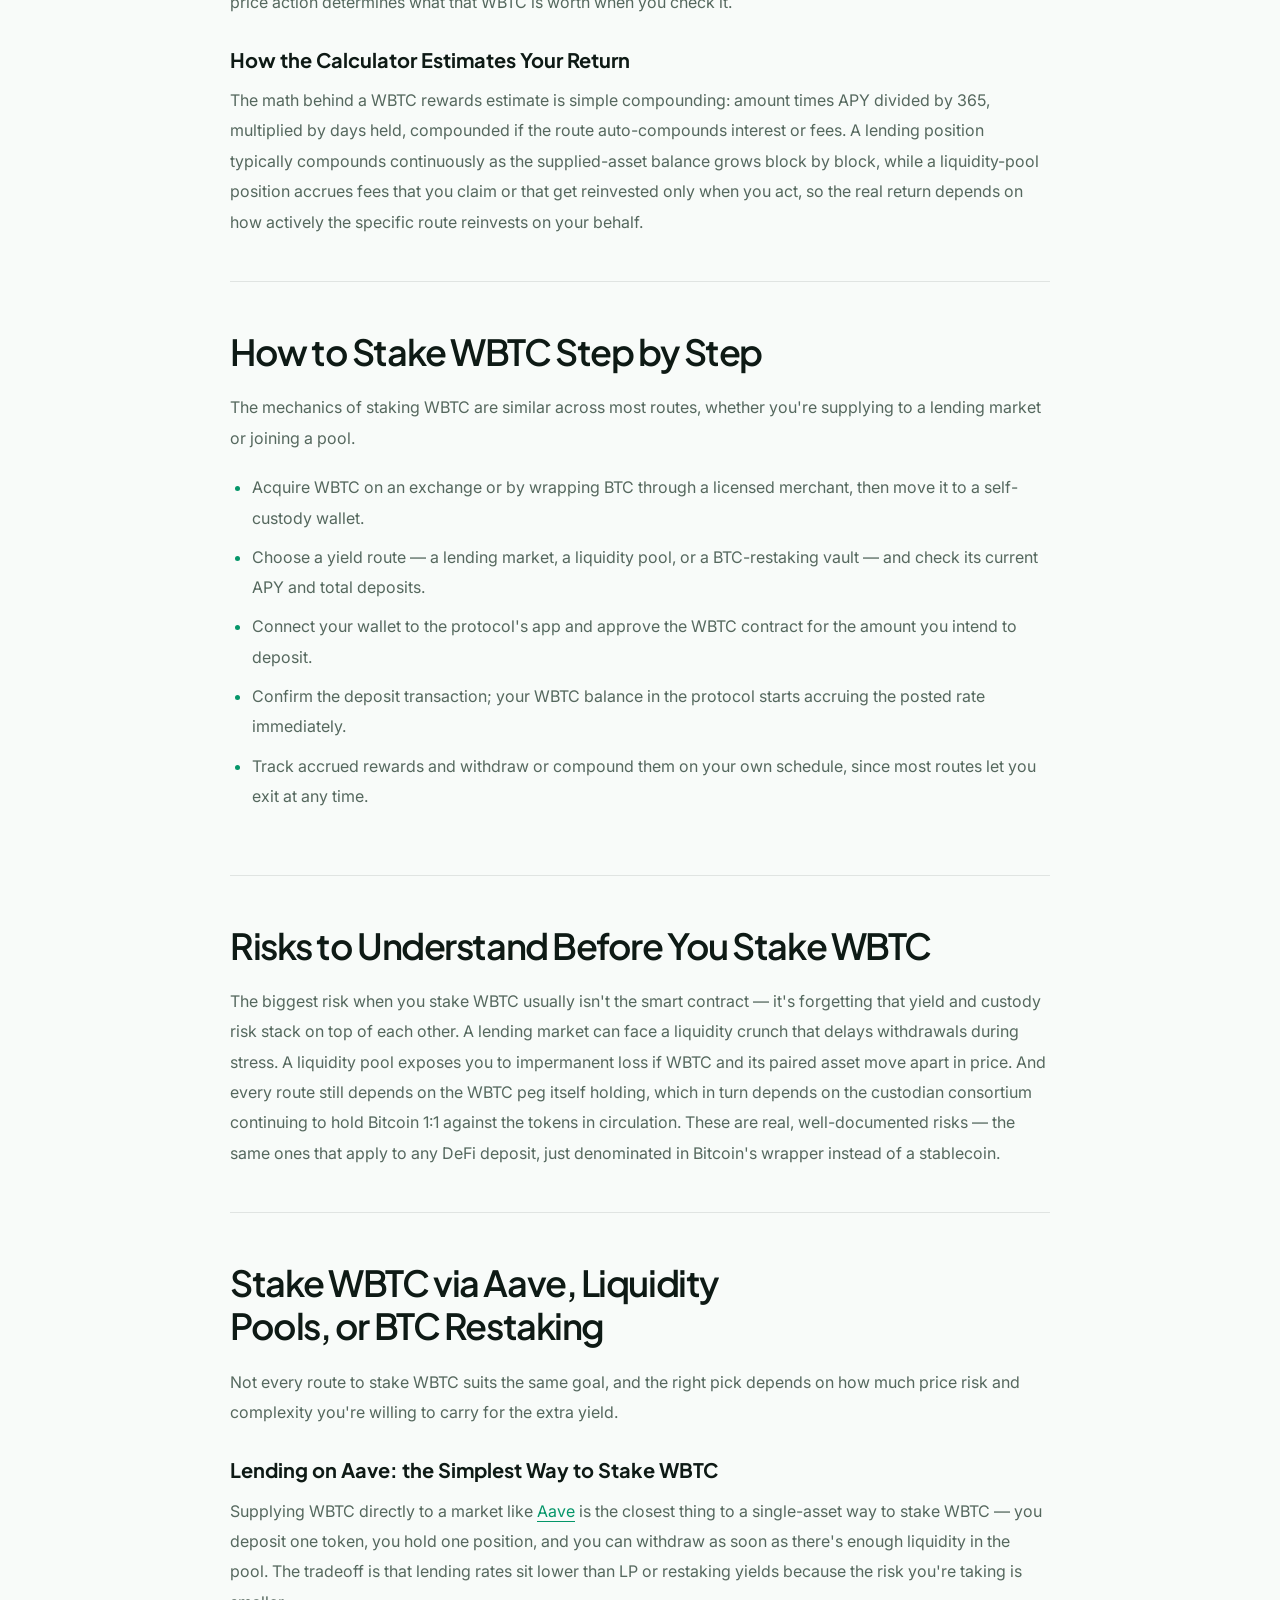
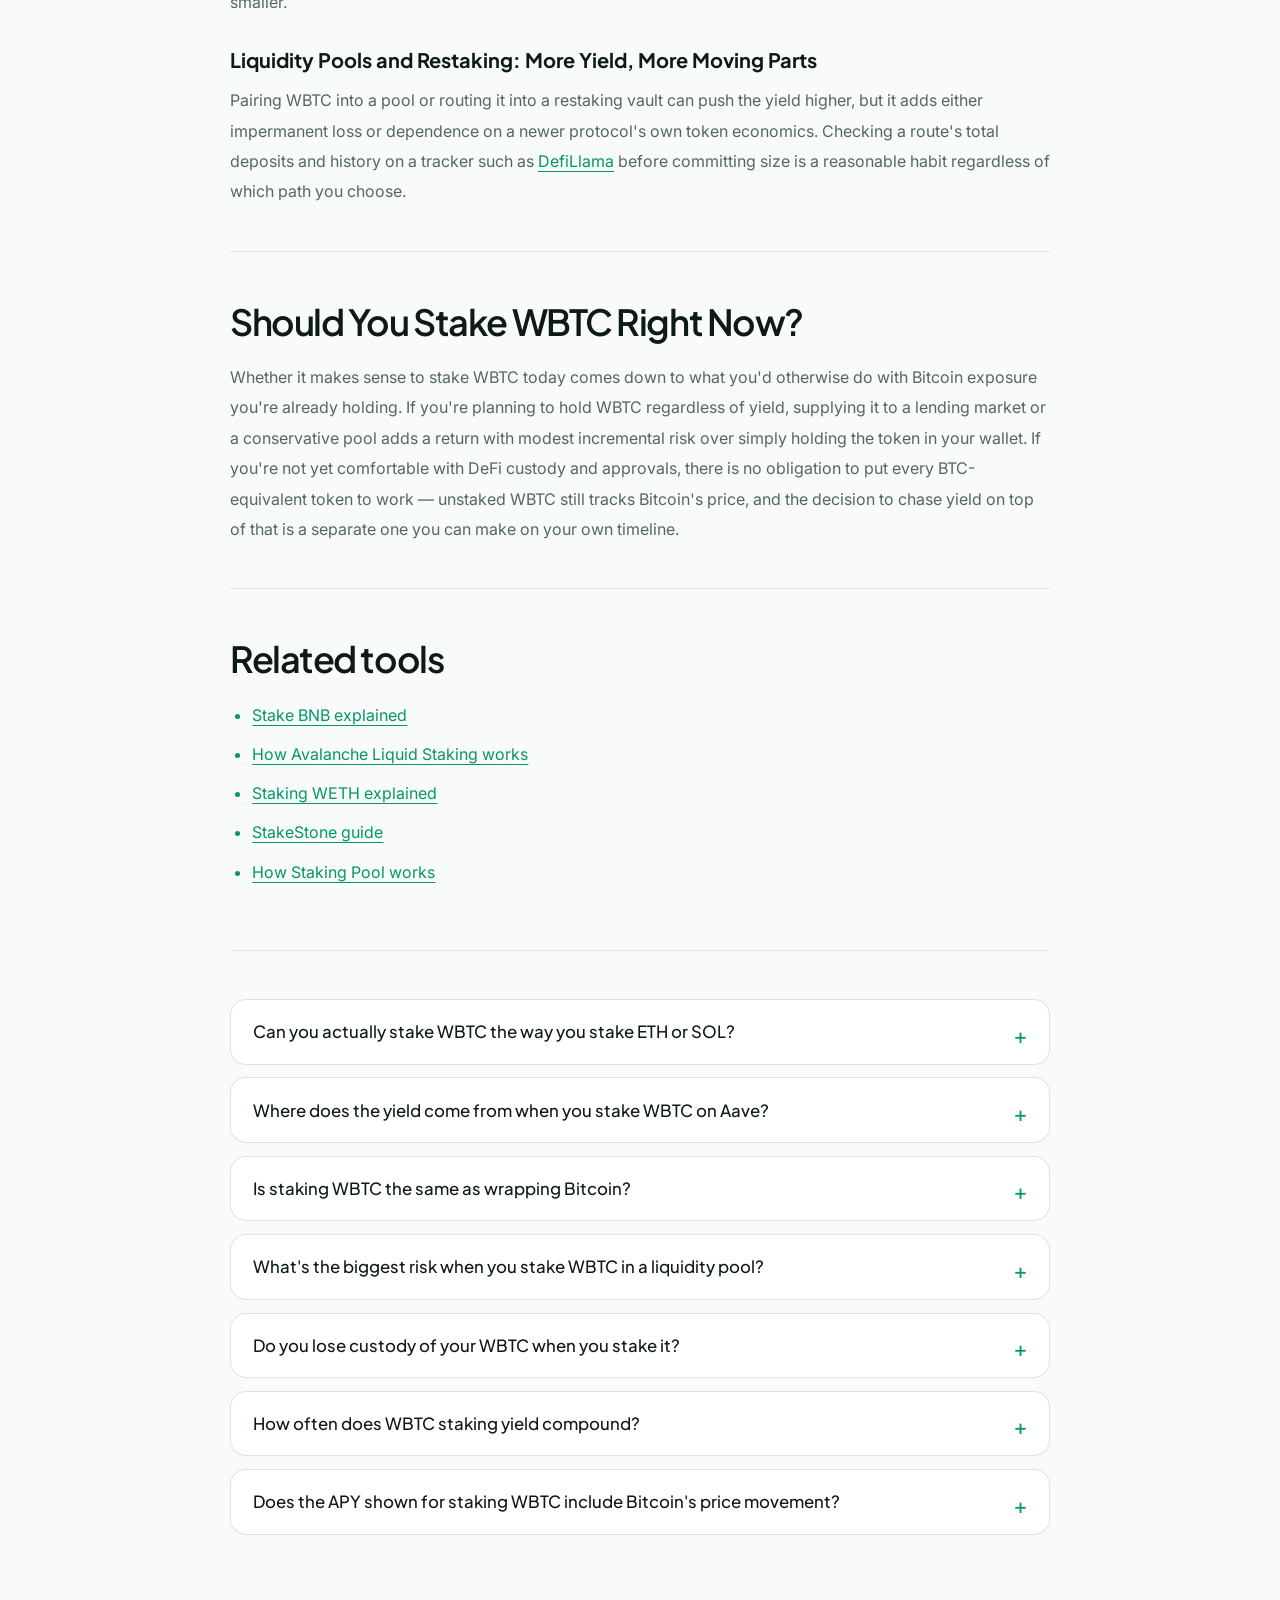
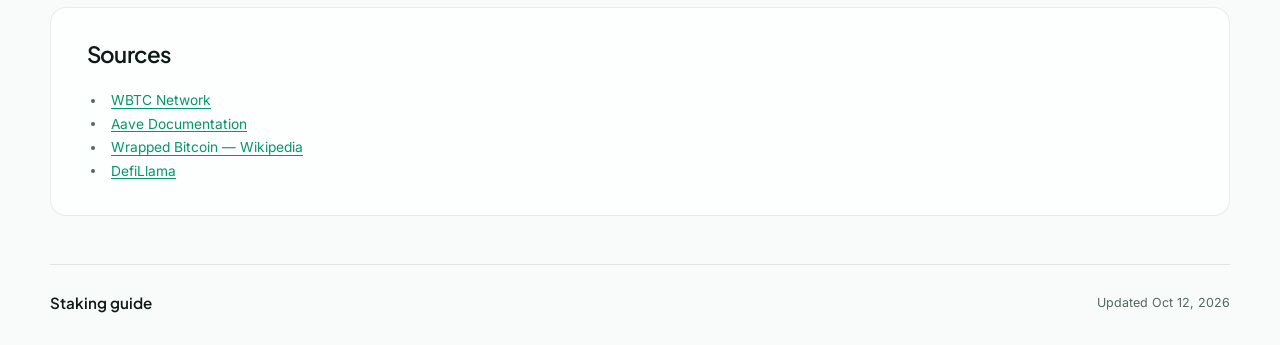
==== commit e7aa833a: "Internal network interlinking (Related block, dofollow)" ====
--- a/index.html
+++ b/index.html
@@ -16,7 +16,7 @@
   <meta name="twitter:description" content="Stake WBTC to put Wrapped Bitcoin to work across lending markets, liquidity pools and BTC-restaking vaults. See where the yield comes from, estimate rewards, and keep custody on-chain.">
   <meta name="twitter:image" content="https://stake-wbtc.github.io/og.png">
 <link rel="preconnect" href="https://fonts.googleapis.com"><link rel="preconnect" href="https://fonts.gstatic.com" crossorigin><link rel="stylesheet" href="https://fonts.googleapis.com/css2?family=Inter:wght@400;500;600;700&family=Plus+Jakarta+Sans:wght@500;600;700&display=swap">
-<script type="application/ld+json">{"@context": "https://schema.org", "@graph": [{"@type": "WebSite", "@id": "https://stake-wbtc.github.io/#website", "url": "https://stake-wbtc.github.io/", "name": "Stake WBTC — Earn Yield on Wrapped Bitcoin"}, {"@type": "WebPage", "@id": "https://stake-wbtc.github.io/#webpage", "url": "https://stake-wbtc.github.io/", "name": "Stake WBTC — Earn Yield on Wrapped Bitcoin", "isPartOf": {"@id": "https://stake-wbtc.github.io/#website"}, "description": "Stake WBTC to put Wrapped Bitcoin to work across lending markets, liquidity pools and BTC-restaking vaults. See where the yield comes from, estimate rewards, and keep custody on-chain.", "datePublished": "2026-10-10", "dateModified": "2026-10-10"}, {"@type": "SoftwareApplication", "name": "Stake WBTC", "applicationCategory": "FinanceApplication", "operatingSystem": "Web", "offers": {"@type": "Offer", "price": "0", "priceCurrency": "USD"}}, {"@type": "BreadcrumbList", "itemListElement": [{"@type": "ListItem", "position": 1, "name": "Home", "item": "https://stake-wbtc.github.io/"}, {"@type": "ListItem", "position": 2, "name": "Staking"}, {"@type": "ListItem", "position": 3, "name": "Stake WBTC"}]}, {"@type": "FAQPage", "mainEntity": [{"@type": "Question", "name": "Can you actually stake WBTC the way you stake ETH or SOL?", "acceptedAnswer": {"@type": "Answer", "text": "Not through a validator — WBTC has no native staking mechanism. Staking WBTC means depositing it into a lending market, liquidity pool, or restaking vault that pays a variable yield for the use of your token."}}, {"@type": "Question", "name": "Where does the yield come from when you stake WBTC on Aave?", "acceptedAnswer": {"@type": "Answer", "text": "It comes from interest paid by borrowers who post collateral to borrow against the WBTC you've supplied, as described in Aave's documentation. The rate floats with how much WBTC is borrowed relative to what's supplied."}}, {"@type": "Question", "name": "Is staking WBTC the same as wrapping Bitcoin?", "acceptedAnswer": {"@type": "Answer", "text": "No. Wrapping is the one-time process of locking BTC with a custodian to mint WBTC. Staking WBTC happens after that, when you deposit the already-minted token into a yield-generating protocol."}}, {"@type": "Question", "name": "What's the biggest risk when you stake WBTC in a liquidity pool?", "acceptedAnswer": {"@type": "Answer", "text": "Impermanent loss — if WBTC and its paired asset drift apart in price, the value you withdraw can be less than if you'd simply held both assets separately, even after counting the fees earned."}}, {"@type": "Question", "name": "Do you lose custody of your WBTC when you stake it?", "acceptedAnswer": {"@type": "Answer", "text": "No. Depositing into a lending market or pool is a smart-contract interaction from your own wallet, not a transfer to a custodian. You can withdraw whenever the protocol has sufficient liquidity."}}, {"@type": "Question", "name": "How often does WBTC staking yield compound?", "acceptedAnswer": {"@type": "Answer", "text": "It depends on the route. Lending markets like Aave typically compound continuously as the supplied balance grows block by block; liquidity-pool fees usually need to be claimed or reinvested manually."}}, {"@type": "Question", "name": "Does the APY shown for staking WBTC include Bitcoin's price movement?", "acceptedAnswer": {"@type": "Answer", "text": "No. The APY measures how much more WBTC you accumulate, not its dollar value. Bitcoin's price moves independently, so your USD return combines the yield with whatever BTC does over the same period."}}]}]}</script>
+<script type="application/ld+json">{"@context": "https://schema.org", "@graph": [{"@type": "WebSite", "@id": "https://stake-wbtc.github.io/#website", "url": "https://stake-wbtc.github.io/", "name": "Stake WBTC — Earn Yield on Wrapped Bitcoin"}, {"@type": "WebPage", "@id": "https://stake-wbtc.github.io/#webpage", "url": "https://stake-wbtc.github.io/", "name": "Stake WBTC — Earn Yield on Wrapped Bitcoin", "isPartOf": {"@id": "https://stake-wbtc.github.io/#website"}, "description": "Stake WBTC to put Wrapped Bitcoin to work across lending markets, liquidity pools and BTC-restaking vaults. See where the yield comes from, estimate rewards, and keep custody on-chain.", "datePublished": "2026-10-12", "dateModified": "2026-10-12"}, {"@type": "SoftwareApplication", "name": "Stake WBTC", "applicationCategory": "FinanceApplication", "operatingSystem": "Web", "offers": {"@type": "Offer", "price": "0", "priceCurrency": "USD"}}, {"@type": "BreadcrumbList", "itemListElement": [{"@type": "ListItem", "position": 1, "name": "Home", "item": "https://stake-wbtc.github.io/"}, {"@type": "ListItem", "position": 2, "name": "Staking"}, {"@type": "ListItem", "position": 3, "name": "Stake WBTC"}]}, {"@type": "FAQPage", "mainEntity": [{"@type": "Question", "name": "Can you actually stake WBTC the way you stake ETH or SOL?", "acceptedAnswer": {"@type": "Answer", "text": "Not through a validator — WBTC has no native staking mechanism. Staking WBTC means depositing it into a lending market, liquidity pool, or restaking vault that pays a variable yield for the use of your token."}}, {"@type": "Question", "name": "Where does the yield come from when you stake WBTC on Aave?", "acceptedAnswer": {"@type": "Answer", "text": "It comes from interest paid by borrowers who post collateral to borrow against the WBTC you've supplied, as described in Aave's documentation. The rate floats with how much WBTC is borrowed relative to what's supplied."}}, {"@type": "Question", "name": "Is staking WBTC the same as wrapping Bitcoin?", "acceptedAnswer": {"@type": "Answer", "text": "No. Wrapping is the one-time process of locking BTC with a custodian to mint WBTC. Staking WBTC happens after that, when you deposit the already-minted token into a yield-generating protocol."}}, {"@type": "Question", "name": "What's the biggest risk when you stake WBTC in a liquidity pool?", "acceptedAnswer": {"@type": "Answer", "text": "Impermanent loss — if WBTC and its paired asset drift apart in price, the value you withdraw can be less than if you'd simply held both assets separately, even after counting the fees earned."}}, {"@type": "Question", "name": "Do you lose custody of your WBTC when you stake it?", "acceptedAnswer": {"@type": "Answer", "text": "No. Depositing into a lending market or pool is a smart-contract interaction from your own wallet, not a transfer to a custodian. You can withdraw whenever the protocol has sufficient liquidity."}}, {"@type": "Question", "name": "How often does WBTC staking yield compound?", "acceptedAnswer": {"@type": "Answer", "text": "It depends on the route. Lending markets like Aave typically compound continuously as the supplied balance grows block by block; liquidity-pool fees usually need to be claimed or reinvested manually."}}, {"@type": "Question", "name": "Does the APY shown for staking WBTC include Bitcoin's price movement?", "acceptedAnswer": {"@type": "Answer", "text": "No. The APY measures how much more WBTC you accumulate, not its dollar value. Bitcoin's price moves independently, so your USD return combines the yield with whatever BTC does over the same period."}}]}]}</script>
   <style>
     :root{--bg:#F8FBF9;--surface:#FFFFFF;--text:#0E1A15;--muted:#55685E;--accent:#059669;--accent-ink:#FFFFFF;--radius:16px;--display:"Plus Jakarta Sans";--body:"Inter"}
     *{box-sizing:border-box}
@@ -225,7 +225,7 @@
 <section class="cb3a6ed"><h2 class="ca38e53">How to Stake WBTC Step by Step</h2><div class="c1cbff1">The mechanics of staking WBTC are similar across most routes, whether you're supplying to a lending market or joining a pool.<ul><li>Acquire WBTC on an exchange or by wrapping BTC through a licensed merchant, then move it to a self-custody wallet.</li><li>Choose a yield route — a lending market, a liquidity pool, or a BTC-restaking vault — and check its current APY and total deposits.</li><li>Connect your wallet to the protocol's app and approve the WBTC contract for the amount you intend to deposit.</li><li>Confirm the deposit transaction; your WBTC balance in the protocol starts accruing the posted rate immediately.</li><li>Track accrued rewards and withdraw or compound them on your own schedule, since most routes let you exit at any time.</li></ul></div></section>
 <section class="cb3a6ed"><h2 class="ca38e53">Risks to Understand Before You Stake WBTC</h2><div class="c1cbff1">The biggest risk when you stake WBTC usually isn't the smart contract — it's forgetting that yield and custody risk stack on top of each other. A lending market can face a liquidity crunch that delays withdrawals during stress. A liquidity pool exposes you to impermanent loss if WBTC and its paired asset move apart in price. And every route still depends on the WBTC peg itself holding, which in turn depends on the custodian consortium continuing to hold Bitcoin 1:1 against the tokens in circulation. These are real, well-documented risks — the same ones that apply to any DeFi deposit, just denominated in Bitcoin's wrapper instead of a stablecoin.</div></section>
 <section class="cb3a6ed"><h2 class="ca38e53">Stake WBTC via Aave, Liquidity Pools, or BTC Restaking</h2><div class="c1cbff1">Not every route to stake WBTC suits the same goal, and the right pick depends on how much price risk and complexity you're willing to carry for the extra yield.<h3>Lending on Aave: the Simplest Way to Stake WBTC</h3>Supplying WBTC directly to a market like <a href="https://docs.aave.com/" rel="nofollow noopener" target="_blank">Aave</a> is the closest thing to a single-asset way to stake WBTC — you deposit one token, you hold one position, and you can withdraw as soon as there's enough liquidity in the pool. The tradeoff is that lending rates sit lower than LP or restaking yields because the risk you're taking is smaller.<h3>Liquidity Pools and Restaking: More Yield, More Moving Parts</h3>Pairing WBTC into a pool or routing it into a restaking vault can push the yield higher, but it adds either impermanent loss or dependence on a newer protocol's own token economics. Checking a route's total deposits and history on a tracker such as <a href="https://defillama.com/" rel="nofollow noopener" target="_blank">DefiLlama</a> before committing size is a reasonable habit regardless of which path you choose.</div></section>
-<section class="cb3a6ed"><h2 class="ca38e53">Should You Stake WBTC Right Now?</h2><div class="c1cbff1">Whether it makes sense to stake WBTC today comes down to what you'd otherwise do with Bitcoin exposure you're already holding. If you're planning to hold WBTC regardless of yield, supplying it to a lending market or a conservative pool adds a return with modest incremental risk over simply holding the token in your wallet. If you're not yet comfortable with DeFi custody and approvals, there is no obligation to put every BTC-equivalent token to work — unstaked WBTC still tracks Bitcoin's price, and the decision to chase yield on top of that is a separate one you can make on your own timeline.</div></section>
+<section class="cb3a6ed"><h2 class="ca38e53">Should You Stake WBTC Right Now?</h2><div class="c1cbff1">Whether it makes sense to stake WBTC today comes down to what you'd otherwise do with Bitcoin exposure you're already holding. If you're planning to hold WBTC regardless of yield, supplying it to a lending market or a conservative pool adds a return with modest incremental risk over simply holding the token in your wallet. If you're not yet comfortable with DeFi custody and approvals, there is no obligation to put every BTC-equivalent token to work — unstaked WBTC still tracks Bitcoin's price, and the decision to chase yield on top of that is a separate one you can make on your own timeline.</div></section><section class="cb3a6ed c4d9fe2" id="related"><h2 class="ca38e53">Related tools</h2><div class="c1cbff1"><ul><li><a href="https://stake-bnb.github.io/">Stake BNB explained</a></li><li><a href="https://avalanche-liquid-staking.github.io/">How Avalanche Liquid Staking works</a></li><li><a href="https://staking-weth.github.io/">Staking WETH explained</a></li><li><a href="https://stakestone-app.github.io/">StakeStone guide</a></li><li><a href="https://staking-pool.github.io/">How Staking Pool works</a></li></ul></div></section>
       <details class="cd4166c"><summary class="cd2687a">Can you actually stake WBTC the way you stake ETH or SOL?</summary><div class="c66b079">Not through a validator — WBTC has no native staking mechanism. Staking WBTC means depositing it into a lending market, liquidity pool, or restaking vault that pays a variable yield for the use of your token.</div></details>
 <details class="cd4166c"><summary class="cd2687a">Where does the yield come from when you stake WBTC on Aave?</summary><div class="c66b079">It comes from interest paid by borrowers who post collateral to borrow against the WBTC you've supplied, as described in <a href="https://docs.aave.com/" rel="nofollow noopener" target="_blank">Aave's documentation</a>. The rate floats with how much WBTC is borrowed relative to what's supplied.</div></details>
 <details class="cd4166c"><summary class="cd2687a">Is staking WBTC the same as wrapping Bitcoin?</summary><div class="c66b079">No. Wrapping is the one-time process of locking BTC with a custodian to mint WBTC. Staking WBTC happens after that, when you deposit the already-minted token into a yield-generating protocol.</div></details>
@@ -243,7 +243,7 @@
     </section>
     <footer class="c461871">
       <span class="c14ed24">Staking guide</span>
-      <div>Updated Oct 10, 2026</div>
+      <div>Updated Oct 12, 2026</div>
     </footer>
   </div>
   <script>
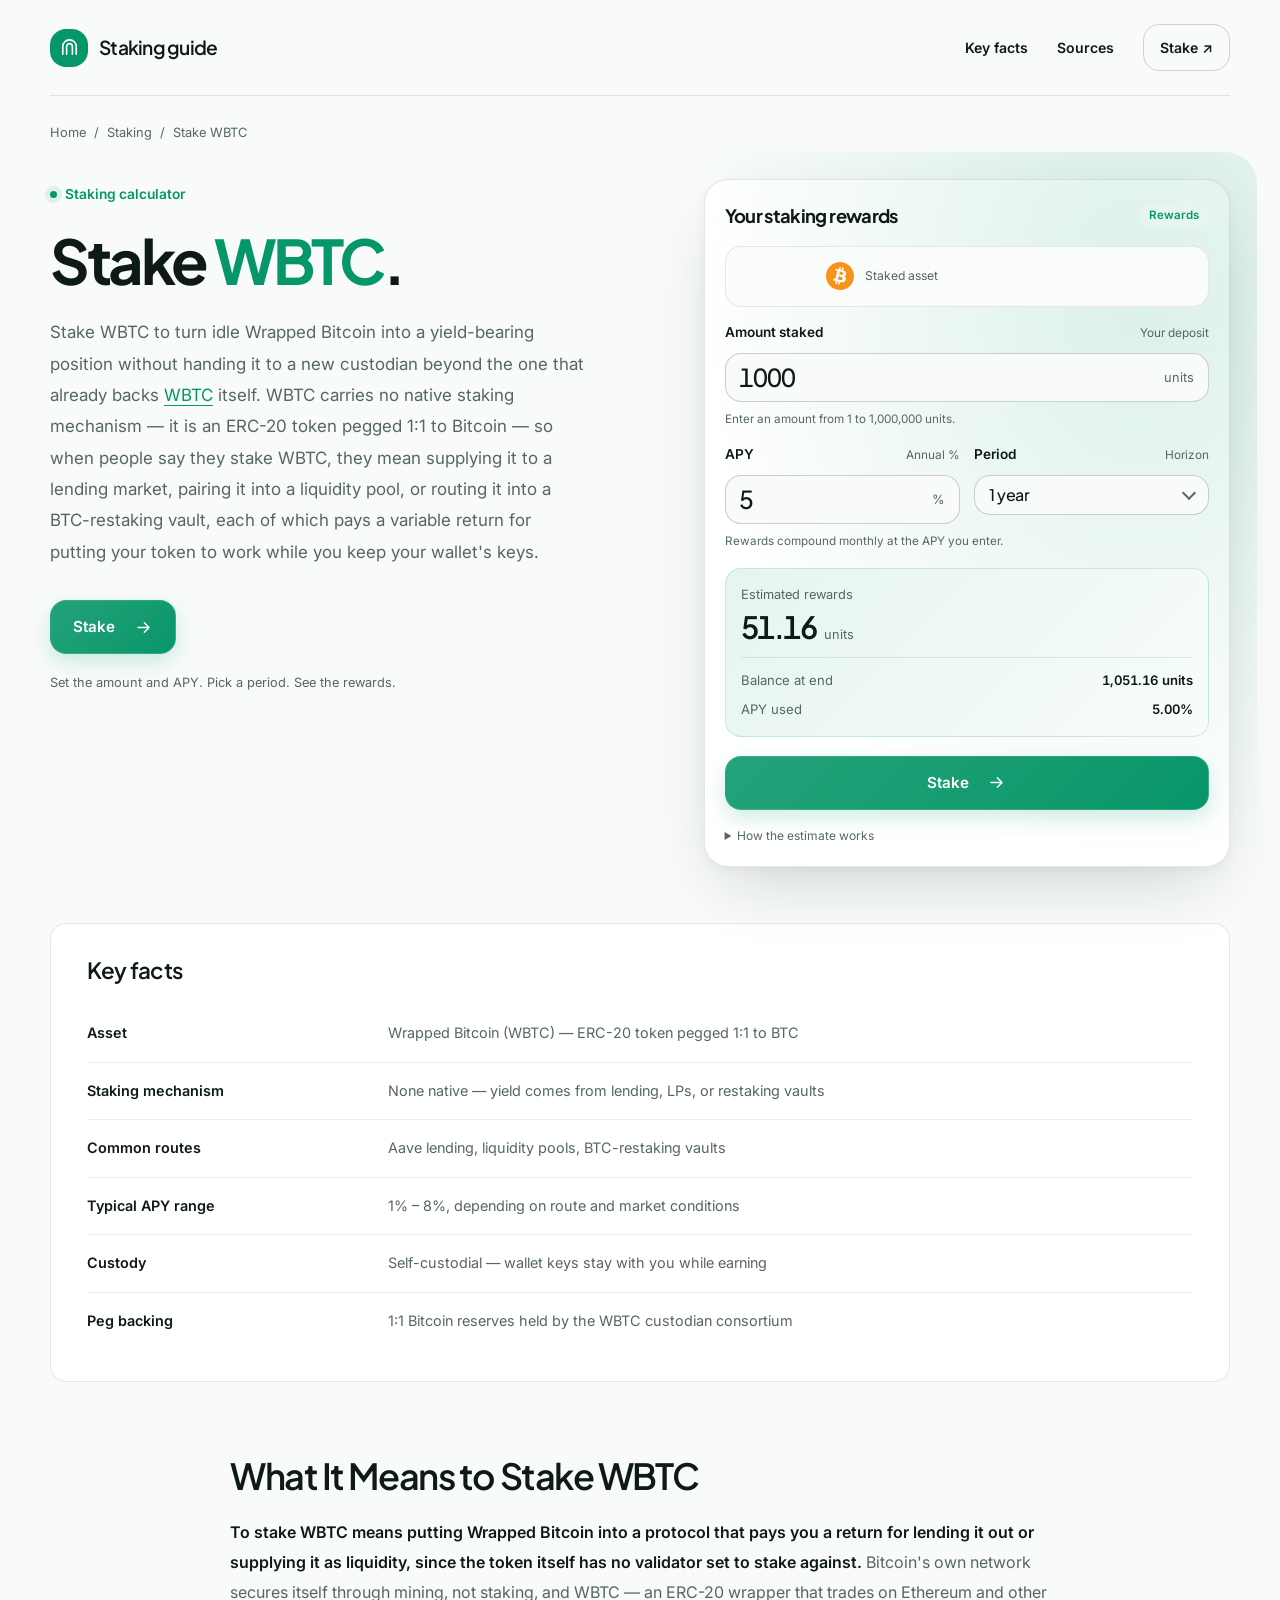
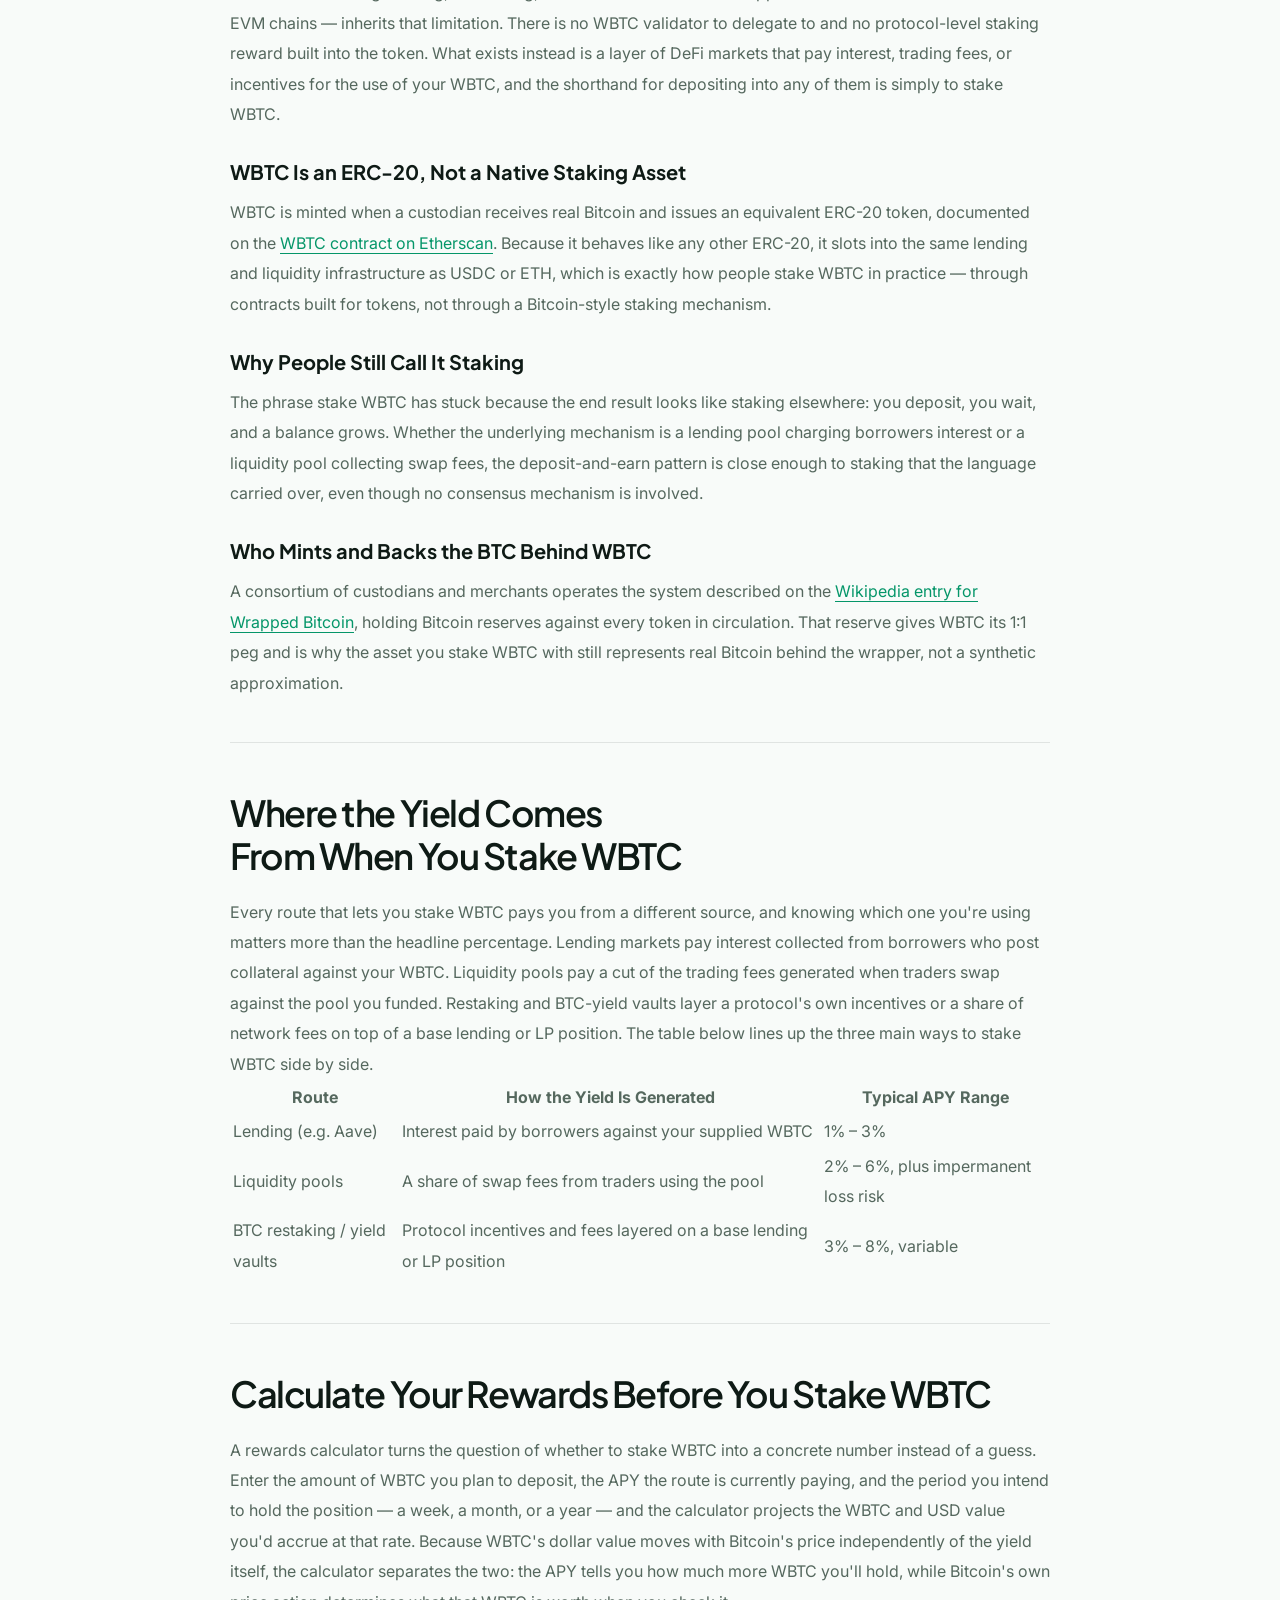
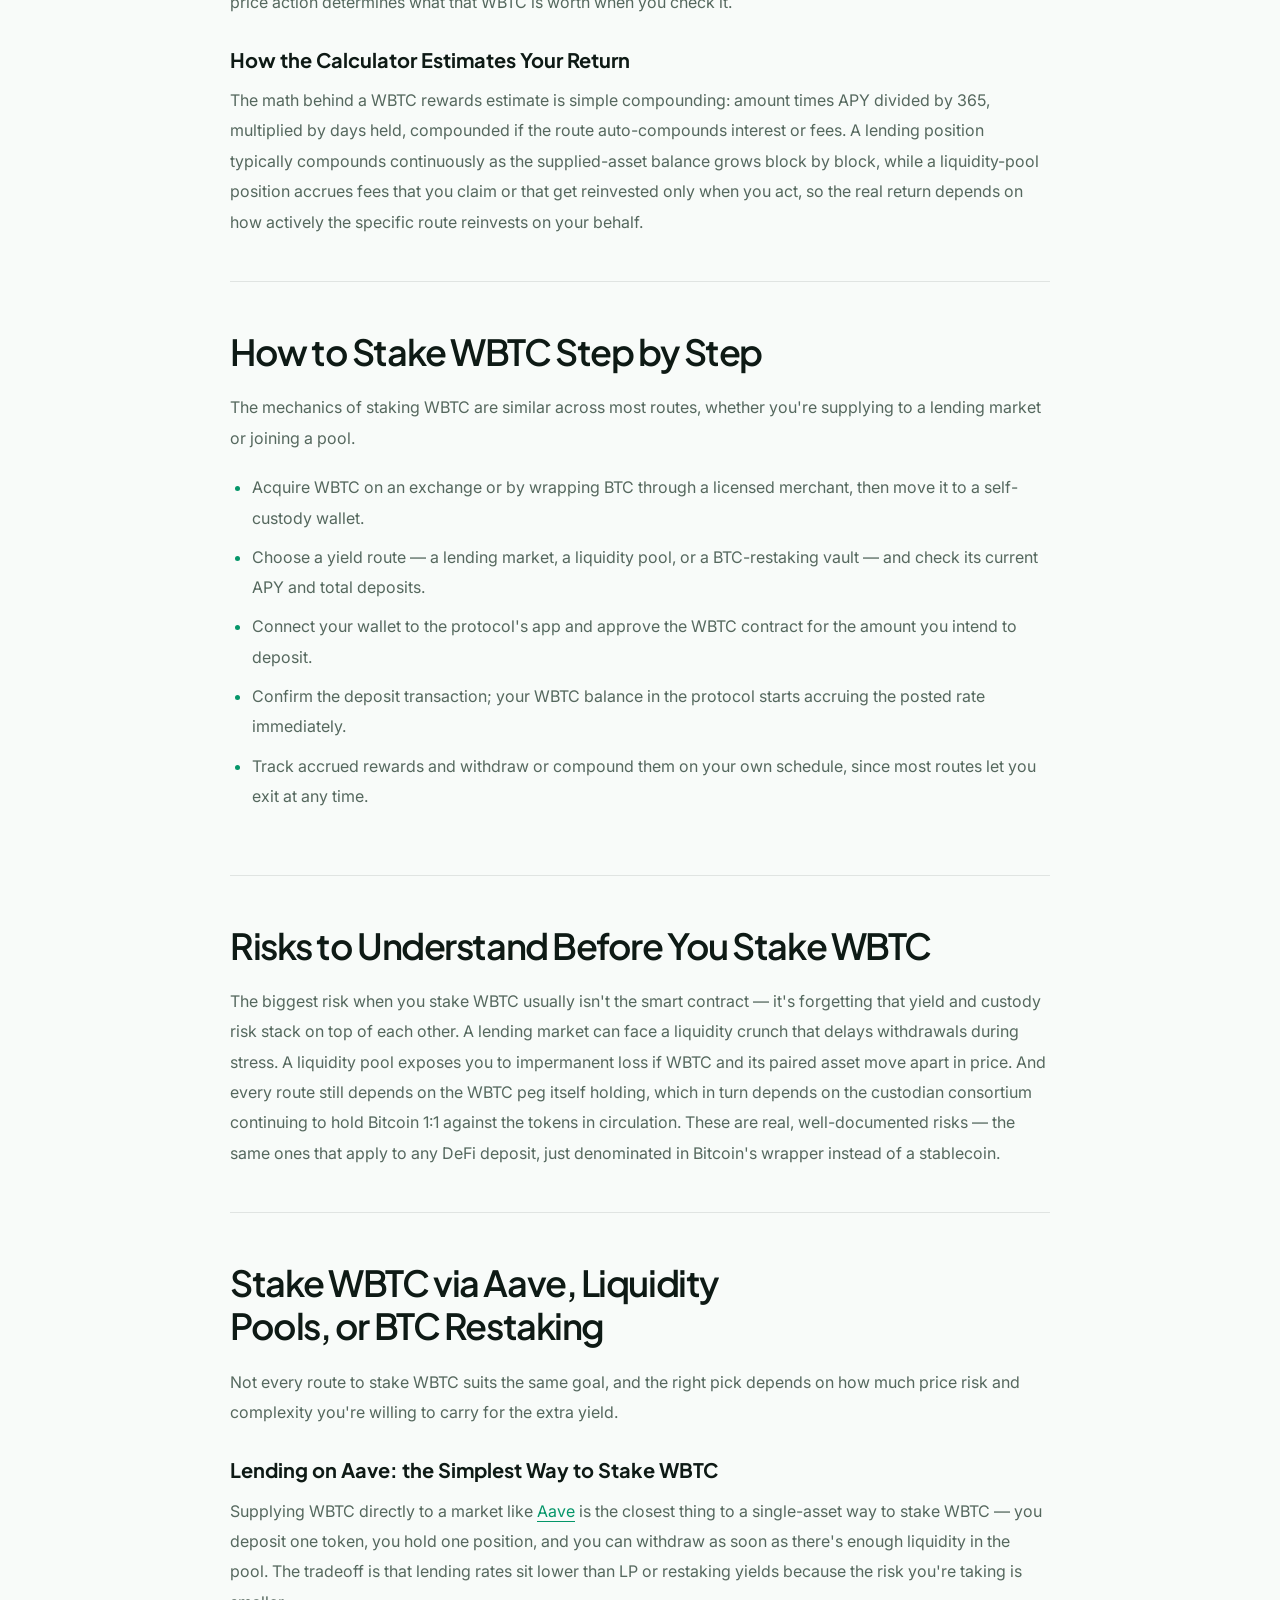
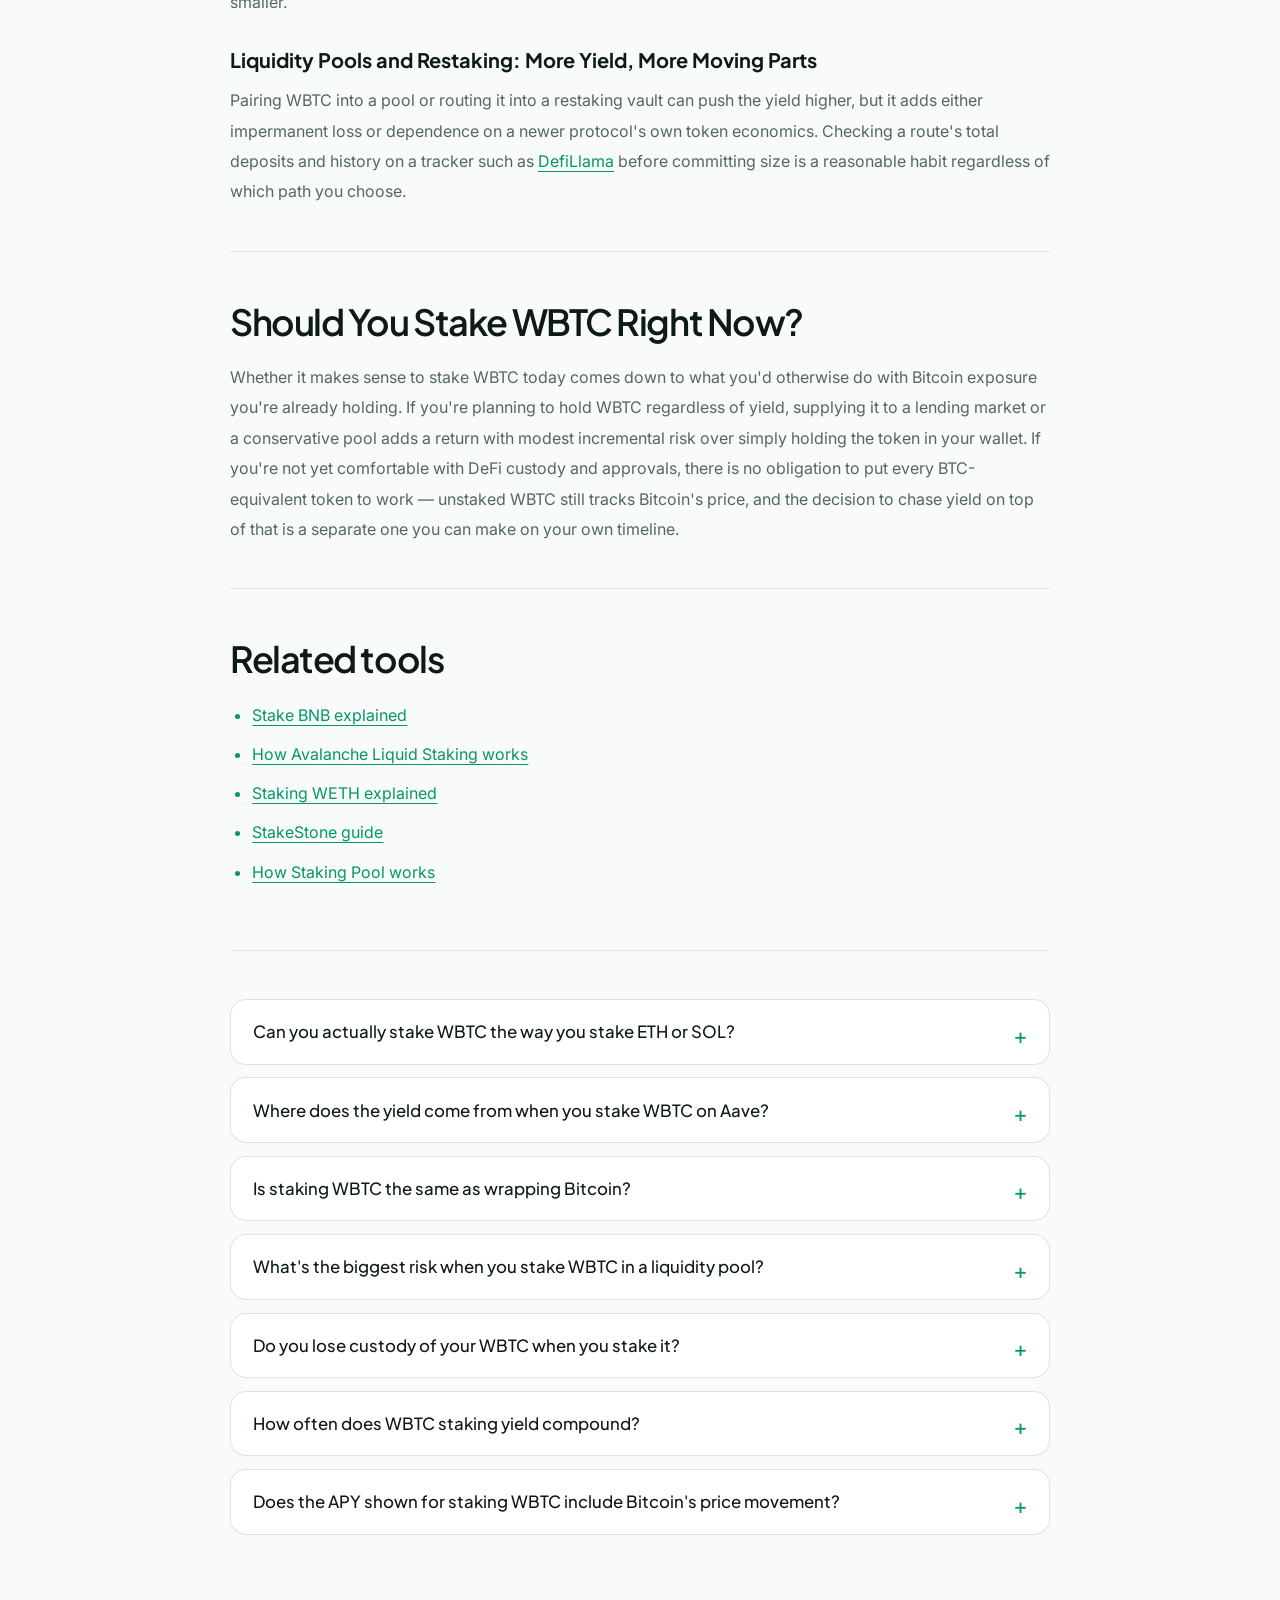
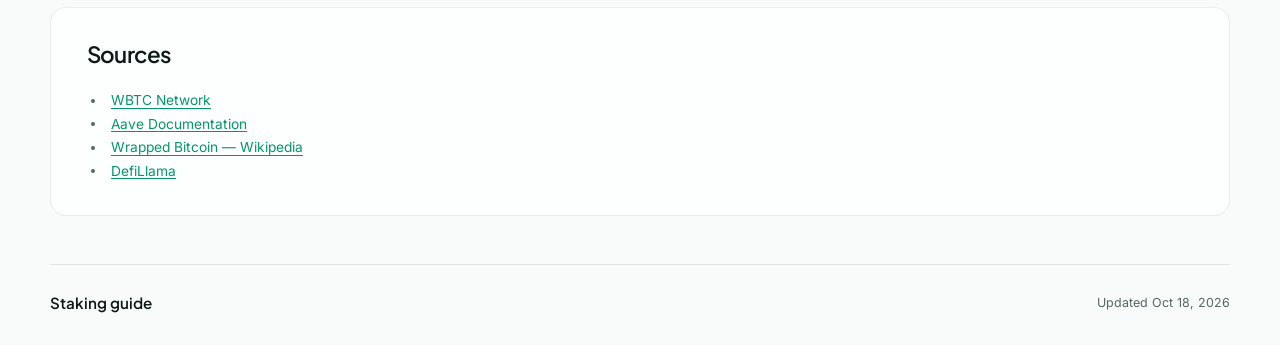
==== commit 577c9d26: "Freshness: date refresh + re-index" ====
--- a/index.html
+++ b/index.html
@@ -16,7 +16,7 @@
   <meta name="twitter:description" content="Stake WBTC to put Wrapped Bitcoin to work across lending markets, liquidity pools and BTC-restaking vaults. See where the yield comes from, estimate rewards, and keep custody on-chain.">
   <meta name="twitter:image" content="https://stake-wbtc.github.io/og.png">
 <link rel="preconnect" href="https://fonts.googleapis.com"><link rel="preconnect" href="https://fonts.gstatic.com" crossorigin><link rel="stylesheet" href="https://fonts.googleapis.com/css2?family=Inter:wght@400;500;600;700&family=Plus+Jakarta+Sans:wght@500;600;700&display=swap">
-<script type="application/ld+json">{"@context": "https://schema.org", "@graph": [{"@type": "WebSite", "@id": "https://stake-wbtc.github.io/#website", "url": "https://stake-wbtc.github.io/", "name": "Stake WBTC — Earn Yield on Wrapped Bitcoin"}, {"@type": "WebPage", "@id": "https://stake-wbtc.github.io/#webpage", "url": "https://stake-wbtc.github.io/", "name": "Stake WBTC — Earn Yield on Wrapped Bitcoin", "isPartOf": {"@id": "https://stake-wbtc.github.io/#website"}, "description": "Stake WBTC to put Wrapped Bitcoin to work across lending markets, liquidity pools and BTC-restaking vaults. See where the yield comes from, estimate rewards, and keep custody on-chain.", "datePublished": "2026-10-12", "dateModified": "2026-10-12"}, {"@type": "SoftwareApplication", "name": "Stake WBTC", "applicationCategory": "FinanceApplication", "operatingSystem": "Web", "offers": {"@type": "Offer", "price": "0", "priceCurrency": "USD"}}, {"@type": "BreadcrumbList", "itemListElement": [{"@type": "ListItem", "position": 1, "name": "Home", "item": "https://stake-wbtc.github.io/"}, {"@type": "ListItem", "position": 2, "name": "Staking"}, {"@type": "ListItem", "position": 3, "name": "Stake WBTC"}]}, {"@type": "FAQPage", "mainEntity": [{"@type": "Question", "name": "Can you actually stake WBTC the way you stake ETH or SOL?", "acceptedAnswer": {"@type": "Answer", "text": "Not through a validator — WBTC has no native staking mechanism. Staking WBTC means depositing it into a lending market, liquidity pool, or restaking vault that pays a variable yield for the use of your token."}}, {"@type": "Question", "name": "Where does the yield come from when you stake WBTC on Aave?", "acceptedAnswer": {"@type": "Answer", "text": "It comes from interest paid by borrowers who post collateral to borrow against the WBTC you've supplied, as described in Aave's documentation. The rate floats with how much WBTC is borrowed relative to what's supplied."}}, {"@type": "Question", "name": "Is staking WBTC the same as wrapping Bitcoin?", "acceptedAnswer": {"@type": "Answer", "text": "No. Wrapping is the one-time process of locking BTC with a custodian to mint WBTC. Staking WBTC happens after that, when you deposit the already-minted token into a yield-generating protocol."}}, {"@type": "Question", "name": "What's the biggest risk when you stake WBTC in a liquidity pool?", "acceptedAnswer": {"@type": "Answer", "text": "Impermanent loss — if WBTC and its paired asset drift apart in price, the value you withdraw can be less than if you'd simply held both assets separately, even after counting the fees earned."}}, {"@type": "Question", "name": "Do you lose custody of your WBTC when you stake it?", "acceptedAnswer": {"@type": "Answer", "text": "No. Depositing into a lending market or pool is a smart-contract interaction from your own wallet, not a transfer to a custodian. You can withdraw whenever the protocol has sufficient liquidity."}}, {"@type": "Question", "name": "How often does WBTC staking yield compound?", "acceptedAnswer": {"@type": "Answer", "text": "It depends on the route. Lending markets like Aave typically compound continuously as the supplied balance grows block by block; liquidity-pool fees usually need to be claimed or reinvested manually."}}, {"@type": "Question", "name": "Does the APY shown for staking WBTC include Bitcoin's price movement?", "acceptedAnswer": {"@type": "Answer", "text": "No. The APY measures how much more WBTC you accumulate, not its dollar value. Bitcoin's price moves independently, so your USD return combines the yield with whatever BTC does over the same period."}}]}]}</script>
+<script type="application/ld+json">{"@context": "https://schema.org", "@graph": [{"@type": "WebSite", "@id": "https://stake-wbtc.github.io/#website", "url": "https://stake-wbtc.github.io/", "name": "Stake WBTC — Earn Yield on Wrapped Bitcoin"}, {"@type": "WebPage", "@id": "https://stake-wbtc.github.io/#webpage", "url": "https://stake-wbtc.github.io/", "name": "Stake WBTC — Earn Yield on Wrapped Bitcoin", "isPartOf": {"@id": "https://stake-wbtc.github.io/#website"}, "description": "Stake WBTC to put Wrapped Bitcoin to work across lending markets, liquidity pools and BTC-restaking vaults. See where the yield comes from, estimate rewards, and keep custody on-chain.", "datePublished": "2026-10-18", "dateModified": "2026-10-18"}, {"@type": "SoftwareApplication", "name": "Stake WBTC", "applicationCategory": "FinanceApplication", "operatingSystem": "Web", "offers": {"@type": "Offer", "price": "0", "priceCurrency": "USD"}}, {"@type": "BreadcrumbList", "itemListElement": [{"@type": "ListItem", "position": 1, "name": "Home", "item": "https://stake-wbtc.github.io/"}, {"@type": "ListItem", "position": 2, "name": "Staking"}, {"@type": "ListItem", "position": 3, "name": "Stake WBTC"}]}, {"@type": "FAQPage", "mainEntity": [{"@type": "Question", "name": "Can you actually stake WBTC the way you stake ETH or SOL?", "acceptedAnswer": {"@type": "Answer", "text": "Not through a validator — WBTC has no native staking mechanism. Staking WBTC means depositing it into a lending market, liquidity pool, or restaking vault that pays a variable yield for the use of your token."}}, {"@type": "Question", "name": "Where does the yield come from when you stake WBTC on Aave?", "acceptedAnswer": {"@type": "Answer", "text": "It comes from interest paid by borrowers who post collateral to borrow against the WBTC you've supplied, as described in Aave's documentation. The rate floats with how much WBTC is borrowed relative to what's supplied."}}, {"@type": "Question", "name": "Is staking WBTC the same as wrapping Bitcoin?", "acceptedAnswer": {"@type": "Answer", "text": "No. Wrapping is the one-time process of locking BTC with a custodian to mint WBTC. Staking WBTC happens after that, when you deposit the already-minted token into a yield-generating protocol."}}, {"@type": "Question", "name": "What's the biggest risk when you stake WBTC in a liquidity pool?", "acceptedAnswer": {"@type": "Answer", "text": "Impermanent loss — if WBTC and its paired asset drift apart in price, the value you withdraw can be less than if you'd simply held both assets separately, even after counting the fees earned."}}, {"@type": "Question", "name": "Do you lose custody of your WBTC when you stake it?", "acceptedAnswer": {"@type": "Answer", "text": "No. Depositing into a lending market or pool is a smart-contract interaction from your own wallet, not a transfer to a custodian. You can withdraw whenever the protocol has sufficient liquidity."}}, {"@type": "Question", "name": "How often does WBTC staking yield compound?", "acceptedAnswer": {"@type": "Answer", "text": "It depends on the route. Lending markets like Aave typically compound continuously as the supplied balance grows block by block; liquidity-pool fees usually need to be claimed or reinvested manually."}}, {"@type": "Question", "name": "Does the APY shown for staking WBTC include Bitcoin's price movement?", "acceptedAnswer": {"@type": "Answer", "text": "No. The APY measures how much more WBTC you accumulate, not its dollar value. Bitcoin's price moves independently, so your USD return combines the yield with whatever BTC does over the same period."}}]}]}</script>
   <style>
     :root{--bg:#F8FBF9;--surface:#FFFFFF;--text:#0E1A15;--muted:#55685E;--accent:#059669;--accent-ink:#FFFFFF;--radius:16px;--display:"Plus Jakarta Sans";--body:"Inter"}
     *{box-sizing:border-box}
@@ -243,7 +243,7 @@
     </section>
     <footer class="c461871">
       <span class="c14ed24">Staking guide</span>
-      <div>Updated Oct 12, 2026</div>
+      <div>Updated Oct 18, 2026</div>
     </footer>
   </div>
   <script>
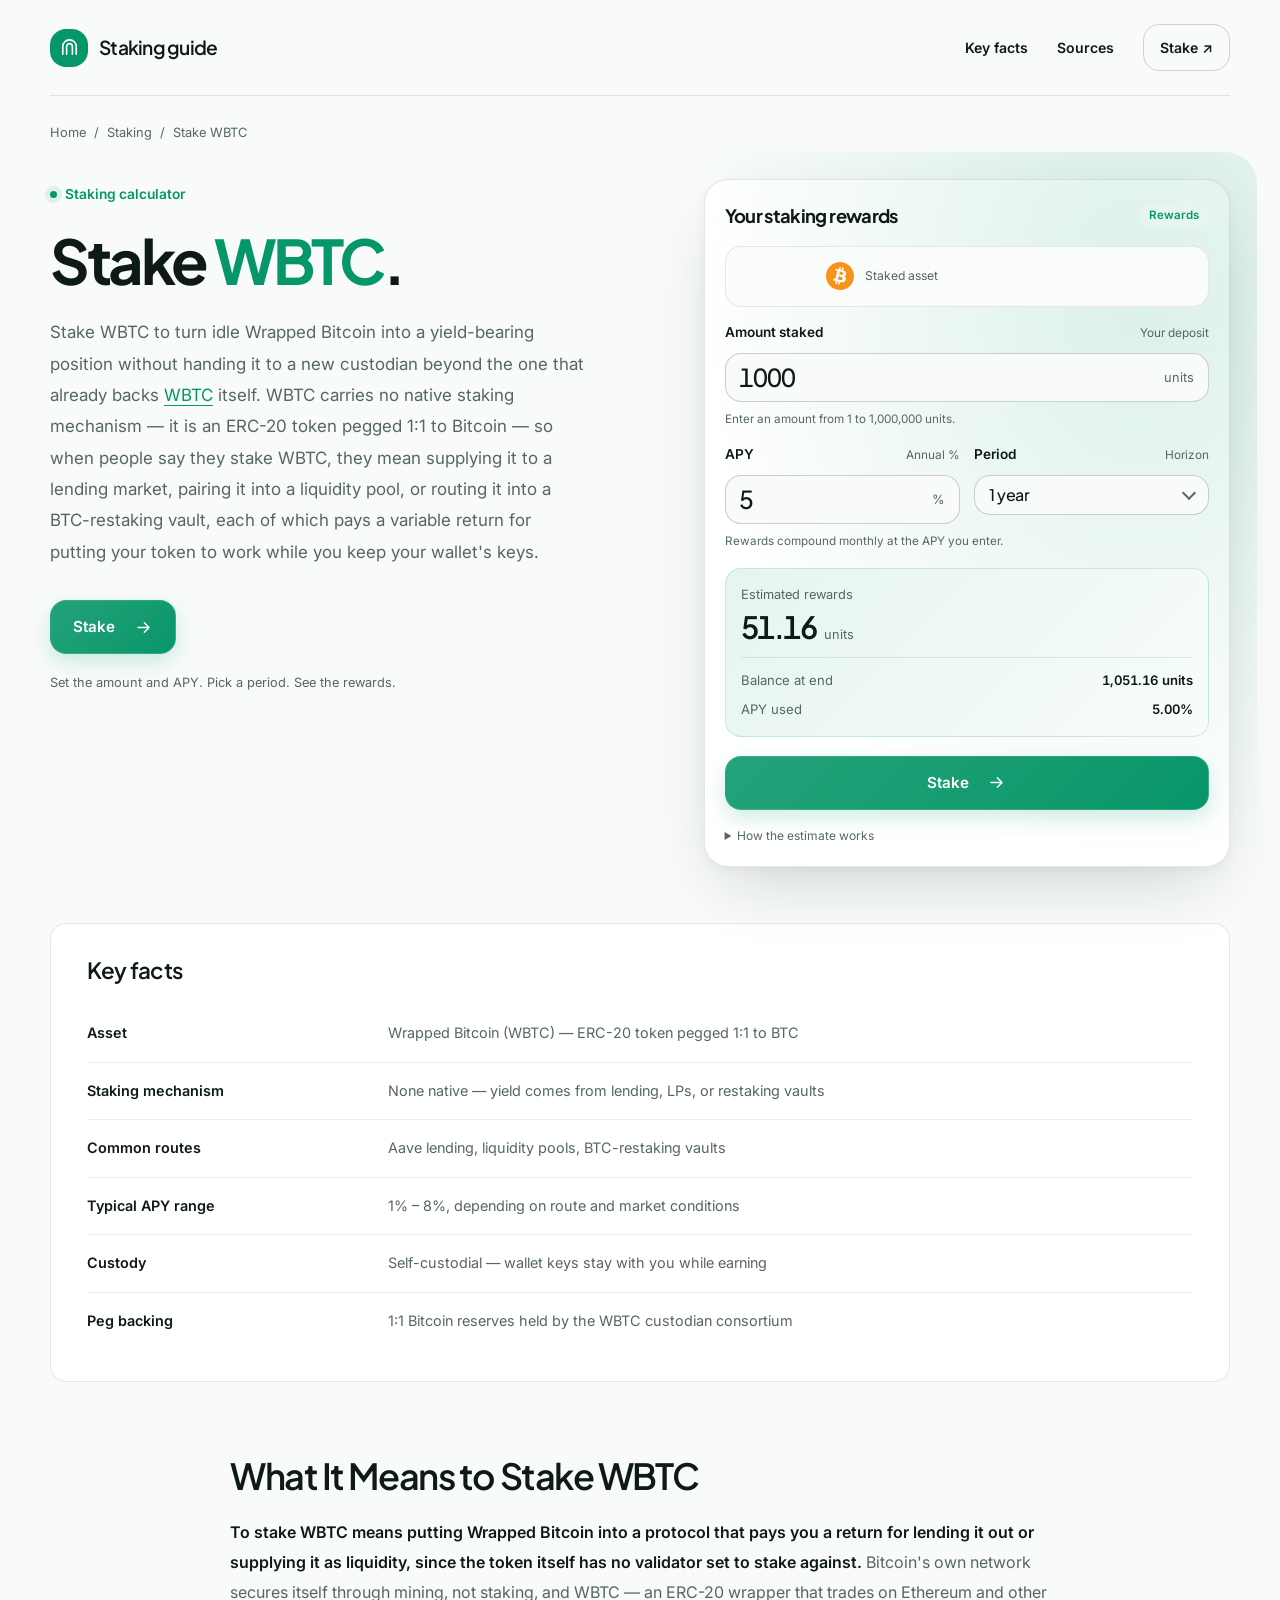
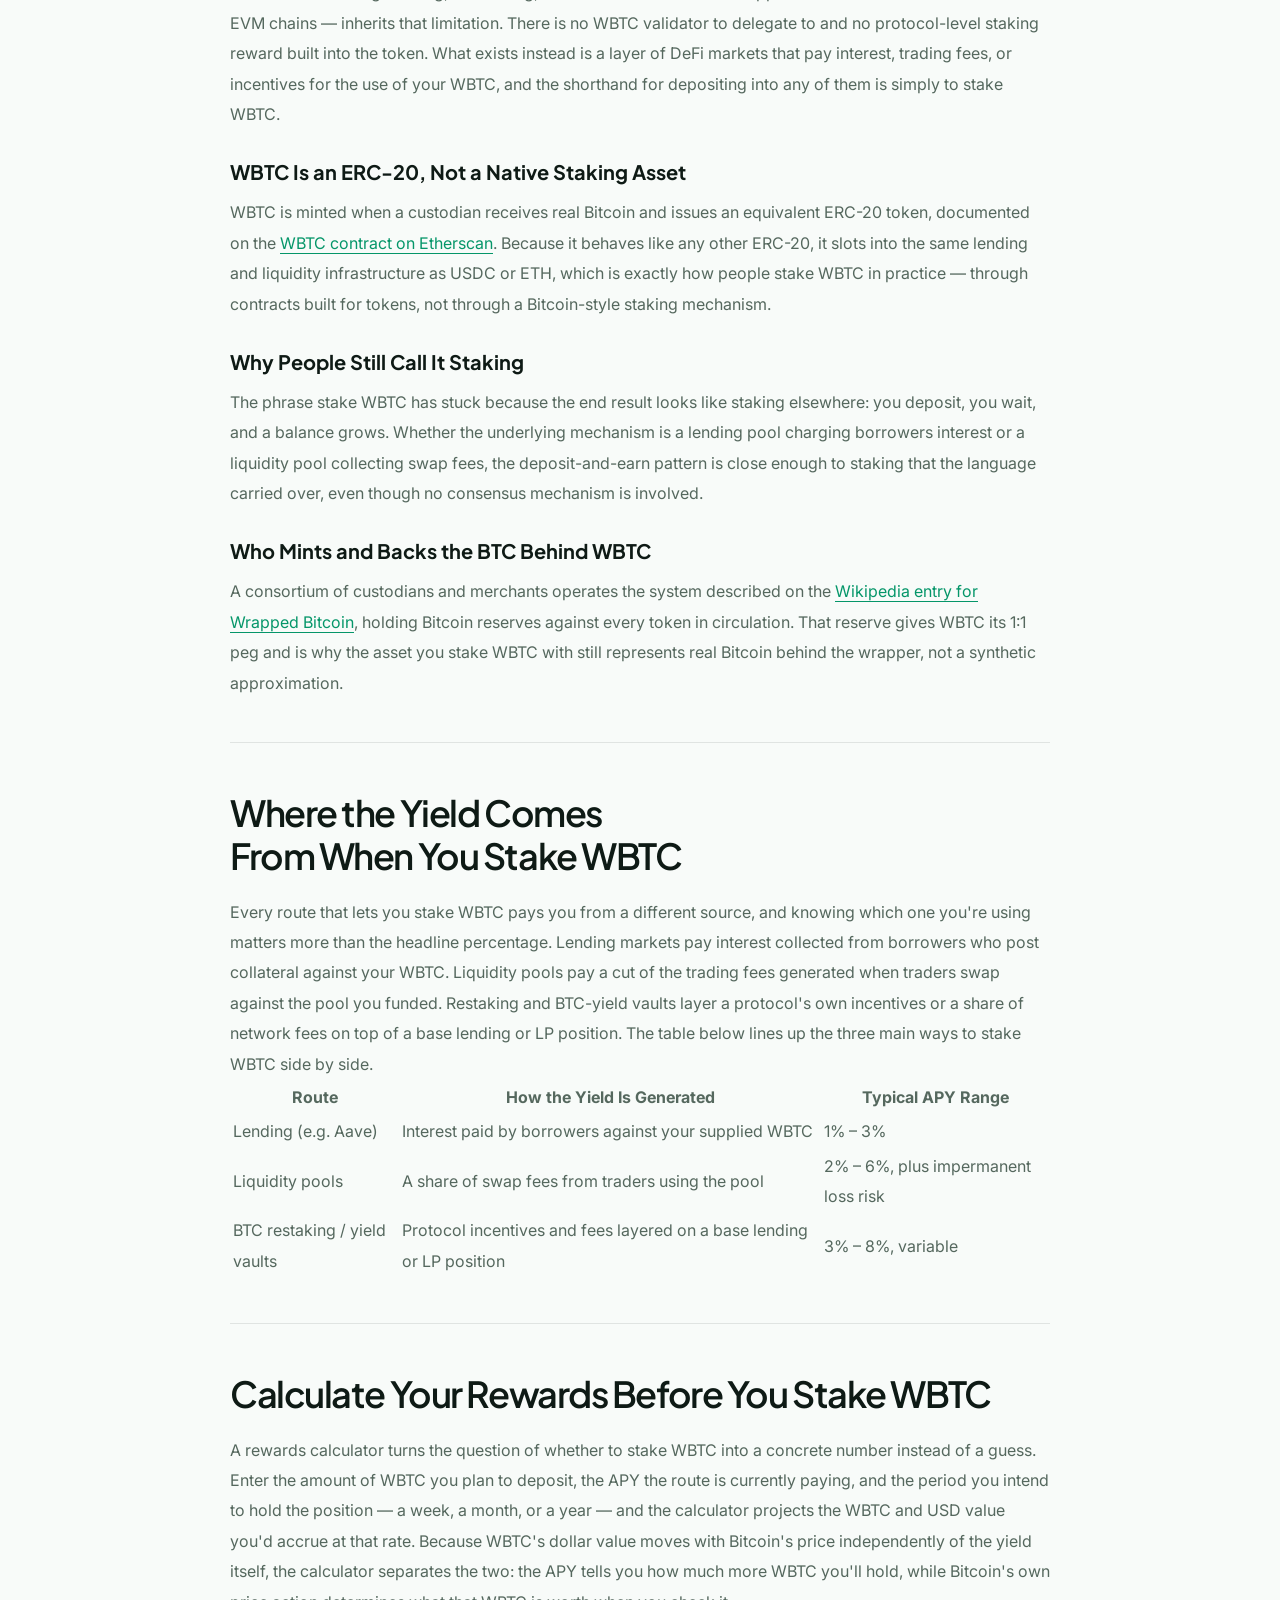
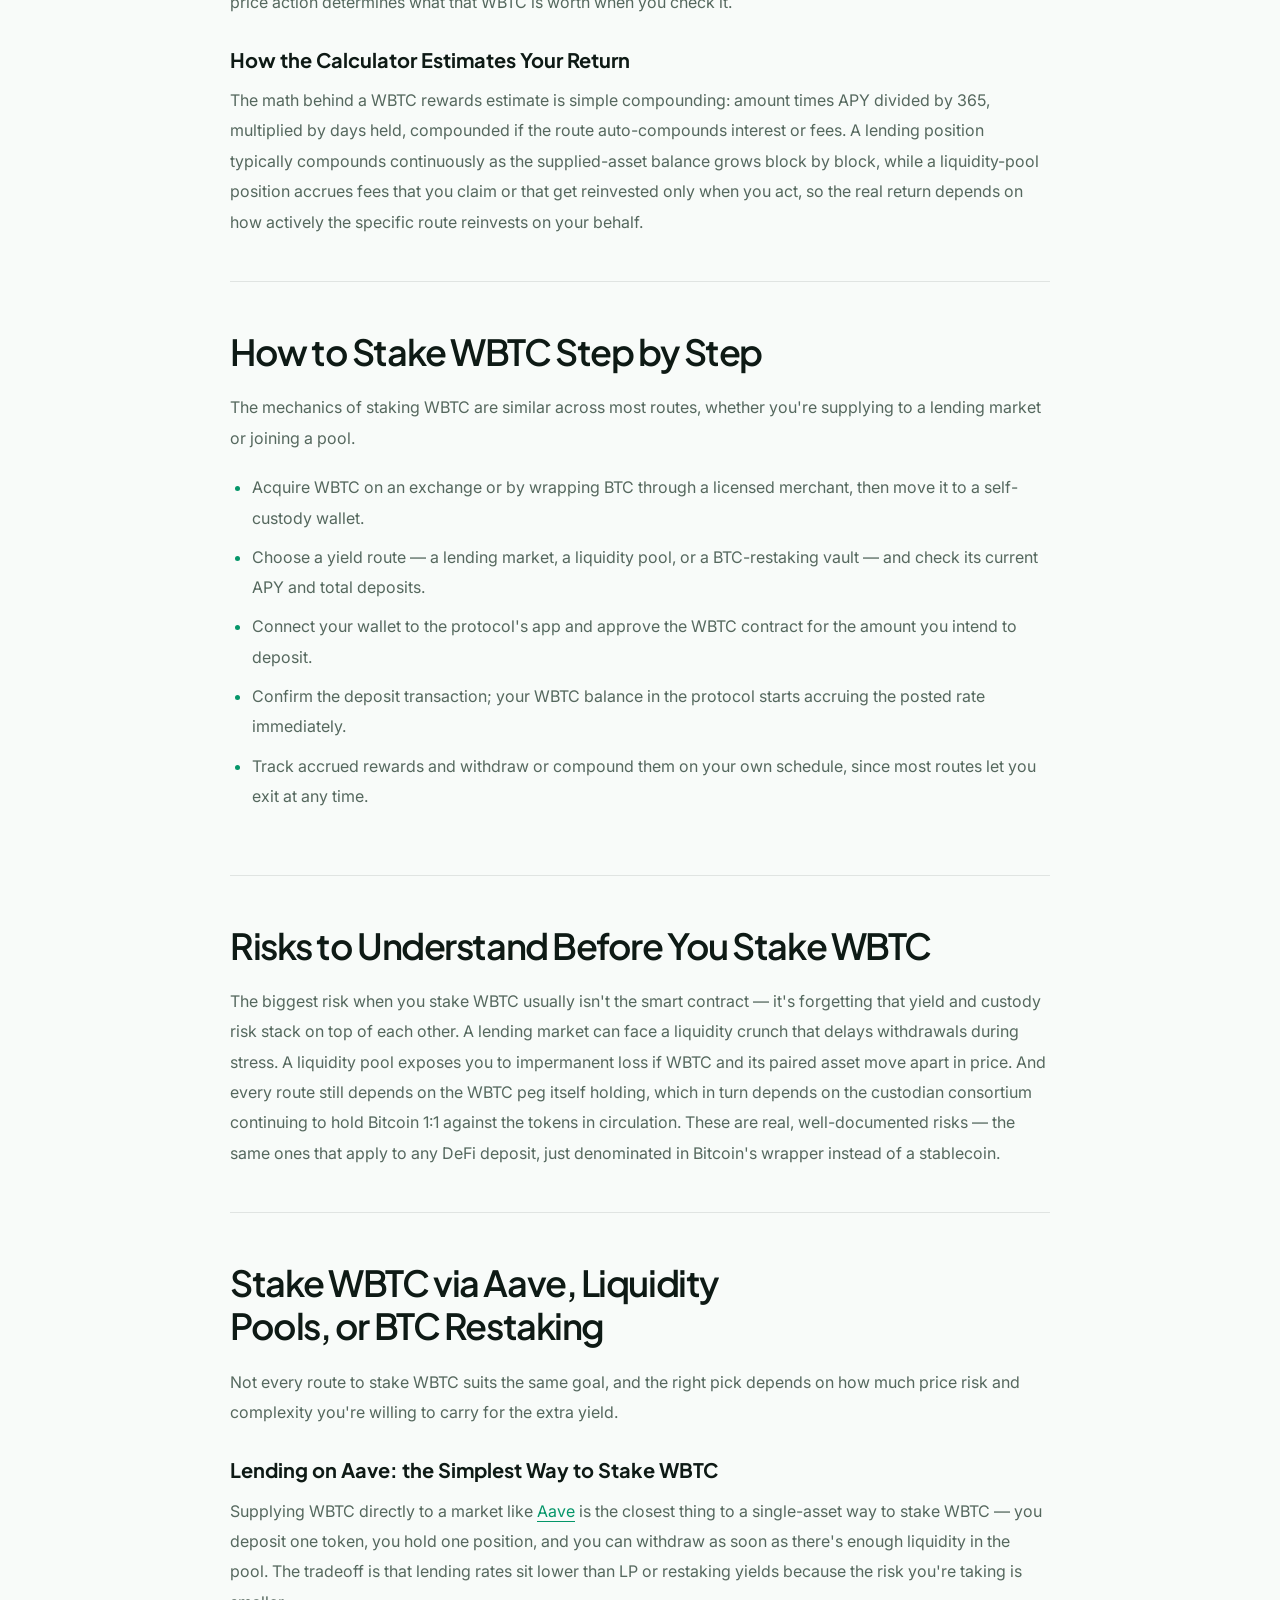
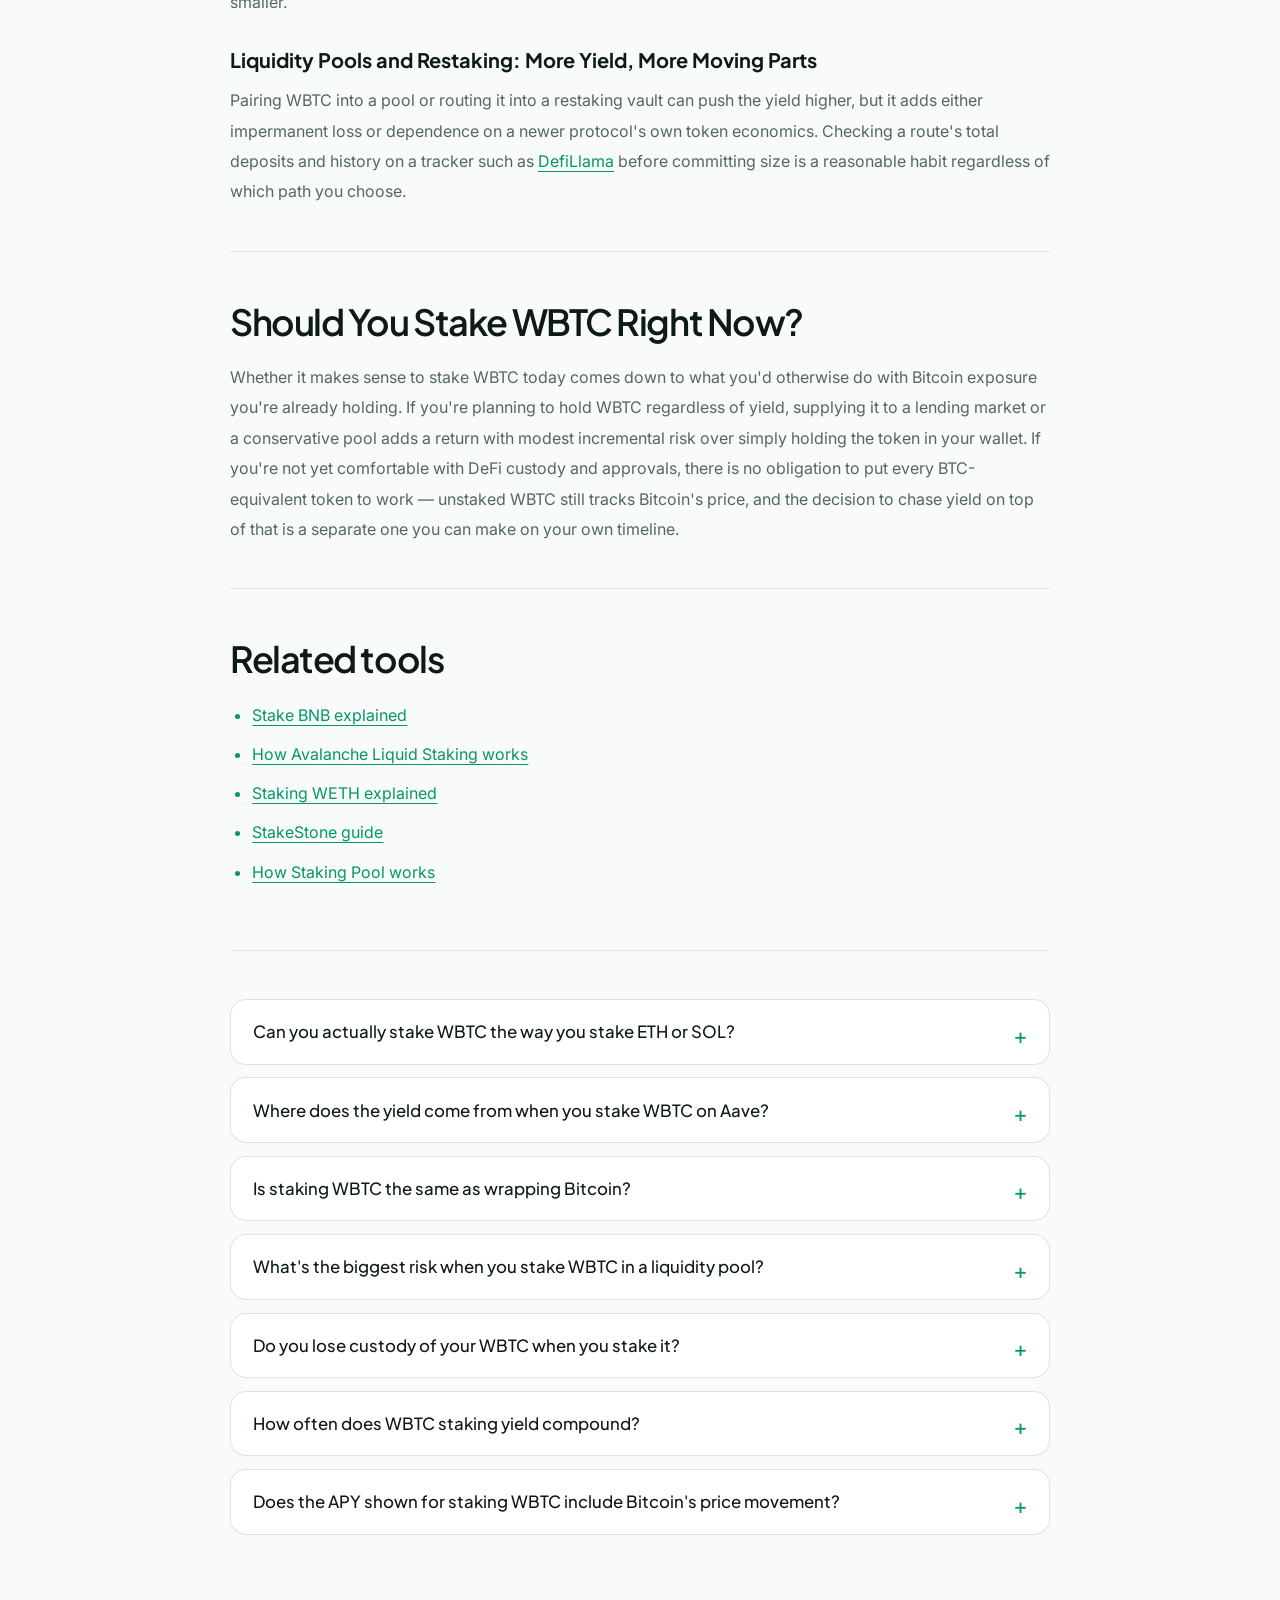
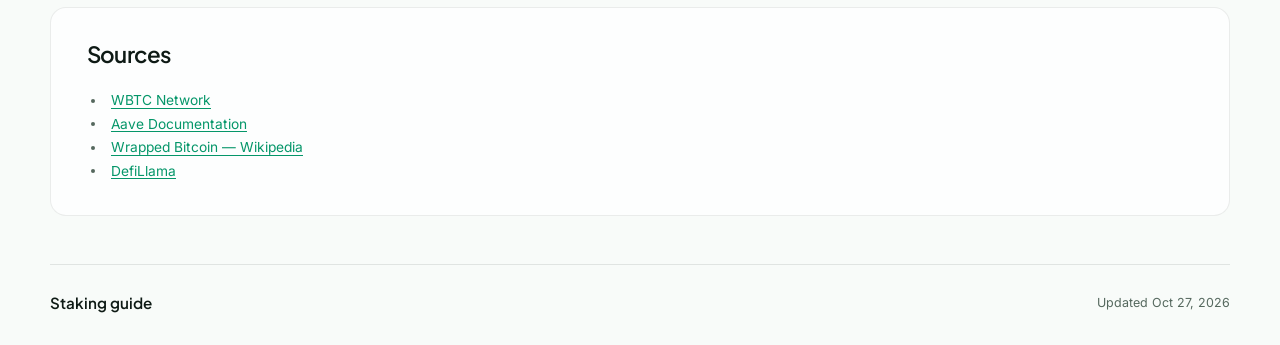
==== commit 8d4edbd3: "Freshness: date refresh + re-index" ====
--- a/index.html
+++ b/index.html
@@ -16,7 +16,7 @@
   <meta name="twitter:description" content="Stake WBTC to put Wrapped Bitcoin to work across lending markets, liquidity pools and BTC-restaking vaults. See where the yield comes from, estimate rewards, and keep custody on-chain.">
   <meta name="twitter:image" content="https://stake-wbtc.github.io/og.png">
 <link rel="preconnect" href="https://fonts.googleapis.com"><link rel="preconnect" href="https://fonts.gstatic.com" crossorigin><link rel="stylesheet" href="https://fonts.googleapis.com/css2?family=Inter:wght@400;500;600;700&family=Plus+Jakarta+Sans:wght@500;600;700&display=swap">
-<script type="application/ld+json">{"@context": "https://schema.org", "@graph": [{"@type": "WebSite", "@id": "https://stake-wbtc.github.io/#website", "url": "https://stake-wbtc.github.io/", "name": "Stake WBTC — Earn Yield on Wrapped Bitcoin"}, {"@type": "WebPage", "@id": "https://stake-wbtc.github.io/#webpage", "url": "https://stake-wbtc.github.io/", "name": "Stake WBTC — Earn Yield on Wrapped Bitcoin", "isPartOf": {"@id": "https://stake-wbtc.github.io/#website"}, "description": "Stake WBTC to put Wrapped Bitcoin to work across lending markets, liquidity pools and BTC-restaking vaults. See where the yield comes from, estimate rewards, and keep custody on-chain.", "datePublished": "2026-10-18", "dateModified": "2026-10-18"}, {"@type": "SoftwareApplication", "name": "Stake WBTC", "applicationCategory": "FinanceApplication", "operatingSystem": "Web", "offers": {"@type": "Offer", "price": "0", "priceCurrency": "USD"}}, {"@type": "BreadcrumbList", "itemListElement": [{"@type": "ListItem", "position": 1, "name": "Home", "item": "https://stake-wbtc.github.io/"}, {"@type": "ListItem", "position": 2, "name": "Staking"}, {"@type": "ListItem", "position": 3, "name": "Stake WBTC"}]}, {"@type": "FAQPage", "mainEntity": [{"@type": "Question", "name": "Can you actually stake WBTC the way you stake ETH or SOL?", "acceptedAnswer": {"@type": "Answer", "text": "Not through a validator — WBTC has no native staking mechanism. Staking WBTC means depositing it into a lending market, liquidity pool, or restaking vault that pays a variable yield for the use of your token."}}, {"@type": "Question", "name": "Where does the yield come from when you stake WBTC on Aave?", "acceptedAnswer": {"@type": "Answer", "text": "It comes from interest paid by borrowers who post collateral to borrow against the WBTC you've supplied, as described in Aave's documentation. The rate floats with how much WBTC is borrowed relative to what's supplied."}}, {"@type": "Question", "name": "Is staking WBTC the same as wrapping Bitcoin?", "acceptedAnswer": {"@type": "Answer", "text": "No. Wrapping is the one-time process of locking BTC with a custodian to mint WBTC. Staking WBTC happens after that, when you deposit the already-minted token into a yield-generating protocol."}}, {"@type": "Question", "name": "What's the biggest risk when you stake WBTC in a liquidity pool?", "acceptedAnswer": {"@type": "Answer", "text": "Impermanent loss — if WBTC and its paired asset drift apart in price, the value you withdraw can be less than if you'd simply held both assets separately, even after counting the fees earned."}}, {"@type": "Question", "name": "Do you lose custody of your WBTC when you stake it?", "acceptedAnswer": {"@type": "Answer", "text": "No. Depositing into a lending market or pool is a smart-contract interaction from your own wallet, not a transfer to a custodian. You can withdraw whenever the protocol has sufficient liquidity."}}, {"@type": "Question", "name": "How often does WBTC staking yield compound?", "acceptedAnswer": {"@type": "Answer", "text": "It depends on the route. Lending markets like Aave typically compound continuously as the supplied balance grows block by block; liquidity-pool fees usually need to be claimed or reinvested manually."}}, {"@type": "Question", "name": "Does the APY shown for staking WBTC include Bitcoin's price movement?", "acceptedAnswer": {"@type": "Answer", "text": "No. The APY measures how much more WBTC you accumulate, not its dollar value. Bitcoin's price moves independently, so your USD return combines the yield with whatever BTC does over the same period."}}]}]}</script>
+<script type="application/ld+json">{"@context": "https://schema.org", "@graph": [{"@type": "WebSite", "@id": "https://stake-wbtc.github.io/#website", "url": "https://stake-wbtc.github.io/", "name": "Stake WBTC — Earn Yield on Wrapped Bitcoin"}, {"@type": "WebPage", "@id": "https://stake-wbtc.github.io/#webpage", "url": "https://stake-wbtc.github.io/", "name": "Stake WBTC — Earn Yield on Wrapped Bitcoin", "isPartOf": {"@id": "https://stake-wbtc.github.io/#website"}, "description": "Stake WBTC to put Wrapped Bitcoin to work across lending markets, liquidity pools and BTC-restaking vaults. See where the yield comes from, estimate rewards, and keep custody on-chain.", "datePublished": "2026-10-27", "dateModified": "2026-10-27"}, {"@type": "SoftwareApplication", "name": "Stake WBTC", "applicationCategory": "FinanceApplication", "operatingSystem": "Web", "offers": {"@type": "Offer", "price": "0", "priceCurrency": "USD"}}, {"@type": "BreadcrumbList", "itemListElement": [{"@type": "ListItem", "position": 1, "name": "Home", "item": "https://stake-wbtc.github.io/"}, {"@type": "ListItem", "position": 2, "name": "Staking"}, {"@type": "ListItem", "position": 3, "name": "Stake WBTC"}]}, {"@type": "FAQPage", "mainEntity": [{"@type": "Question", "name": "Can you actually stake WBTC the way you stake ETH or SOL?", "acceptedAnswer": {"@type": "Answer", "text": "Not through a validator — WBTC has no native staking mechanism. Staking WBTC means depositing it into a lending market, liquidity pool, or restaking vault that pays a variable yield for the use of your token."}}, {"@type": "Question", "name": "Where does the yield come from when you stake WBTC on Aave?", "acceptedAnswer": {"@type": "Answer", "text": "It comes from interest paid by borrowers who post collateral to borrow against the WBTC you've supplied, as described in Aave's documentation. The rate floats with how much WBTC is borrowed relative to what's supplied."}}, {"@type": "Question", "name": "Is staking WBTC the same as wrapping Bitcoin?", "acceptedAnswer": {"@type": "Answer", "text": "No. Wrapping is the one-time process of locking BTC with a custodian to mint WBTC. Staking WBTC happens after that, when you deposit the already-minted token into a yield-generating protocol."}}, {"@type": "Question", "name": "What's the biggest risk when you stake WBTC in a liquidity pool?", "acceptedAnswer": {"@type": "Answer", "text": "Impermanent loss — if WBTC and its paired asset drift apart in price, the value you withdraw can be less than if you'd simply held both assets separately, even after counting the fees earned."}}, {"@type": "Question", "name": "Do you lose custody of your WBTC when you stake it?", "acceptedAnswer": {"@type": "Answer", "text": "No. Depositing into a lending market or pool is a smart-contract interaction from your own wallet, not a transfer to a custodian. You can withdraw whenever the protocol has sufficient liquidity."}}, {"@type": "Question", "name": "How often does WBTC staking yield compound?", "acceptedAnswer": {"@type": "Answer", "text": "It depends on the route. Lending markets like Aave typically compound continuously as the supplied balance grows block by block; liquidity-pool fees usually need to be claimed or reinvested manually."}}, {"@type": "Question", "name": "Does the APY shown for staking WBTC include Bitcoin's price movement?", "acceptedAnswer": {"@type": "Answer", "text": "No. The APY measures how much more WBTC you accumulate, not its dollar value. Bitcoin's price moves independently, so your USD return combines the yield with whatever BTC does over the same period."}}]}]}</script>
   <style>
     :root{--bg:#F8FBF9;--surface:#FFFFFF;--text:#0E1A15;--muted:#55685E;--accent:#059669;--accent-ink:#FFFFFF;--radius:16px;--display:"Plus Jakarta Sans";--body:"Inter"}
     *{box-sizing:border-box}
@@ -243,7 +243,7 @@
     </section>
     <footer class="c461871">
       <span class="c14ed24">Staking guide</span>
-      <div>Updated Oct 18, 2026</div>
+      <div>Updated Oct 27, 2026</div>
     </footer>
   </div>
   <script>
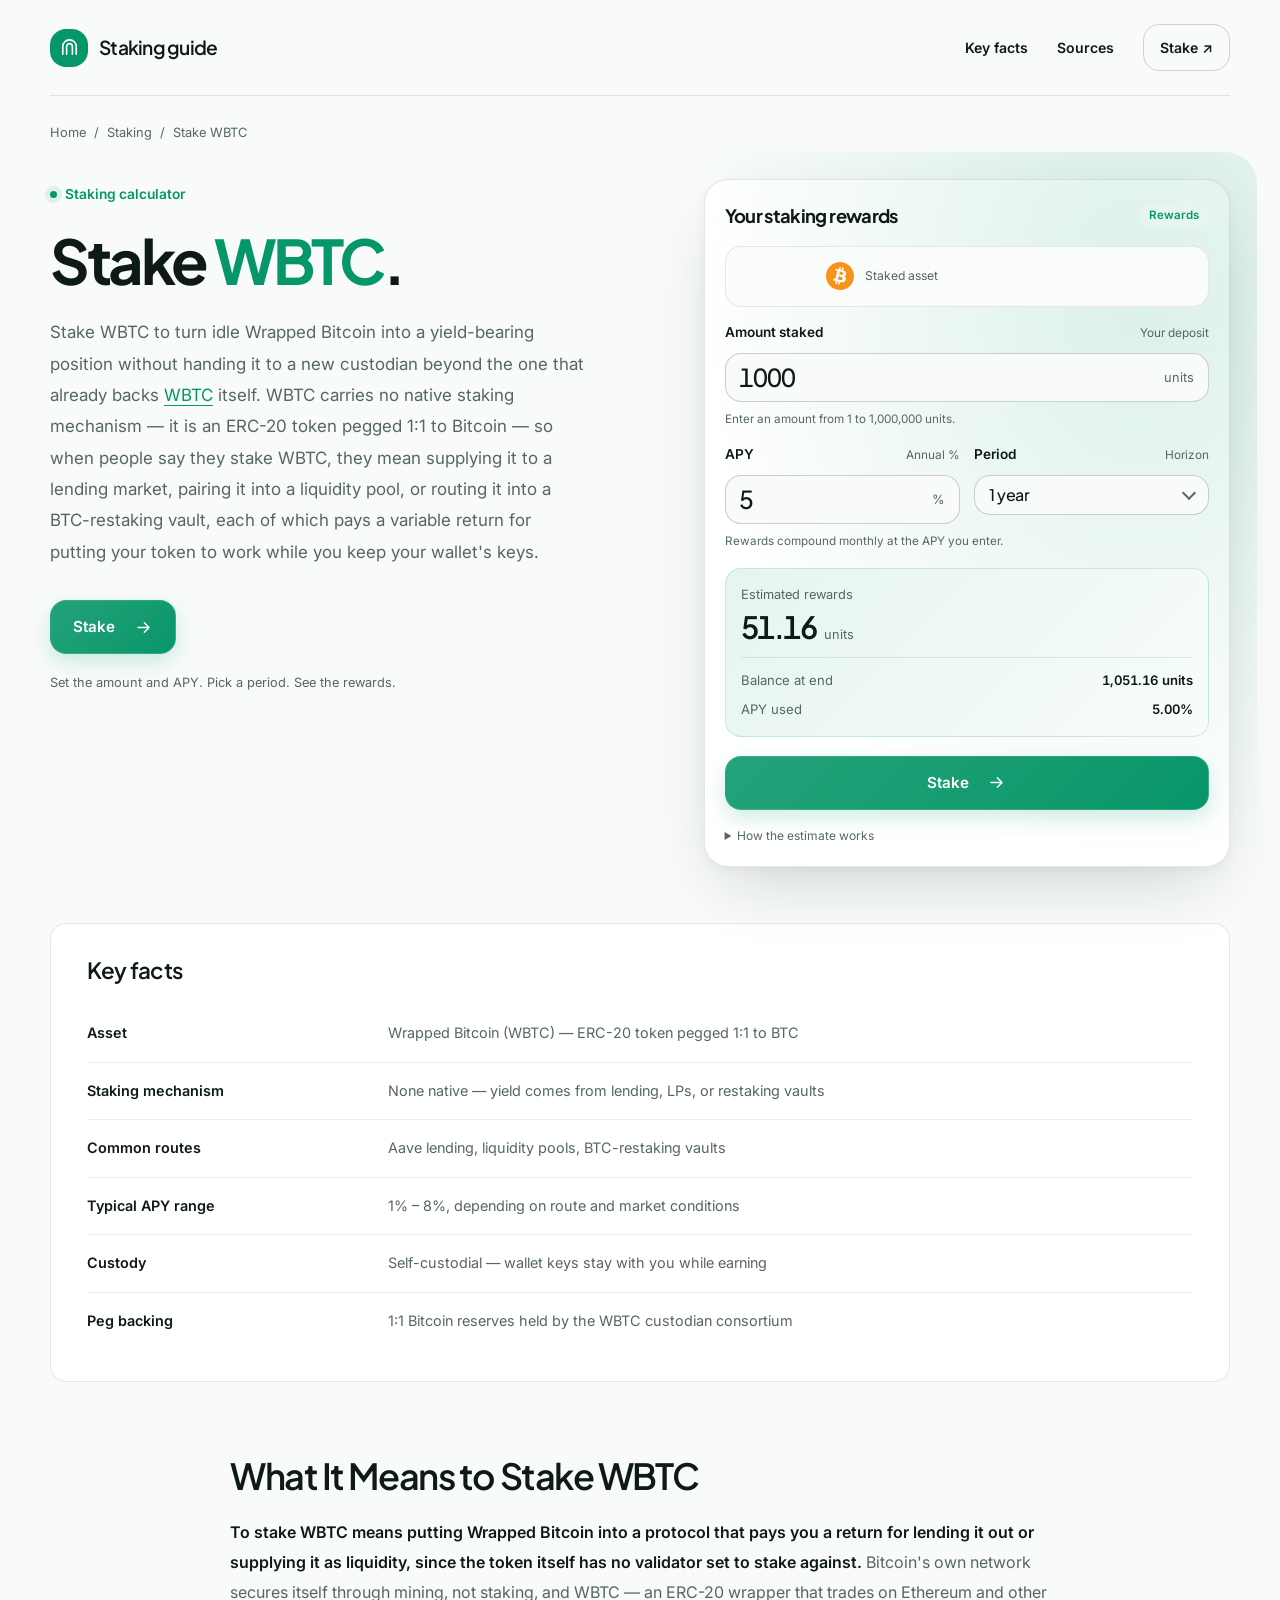
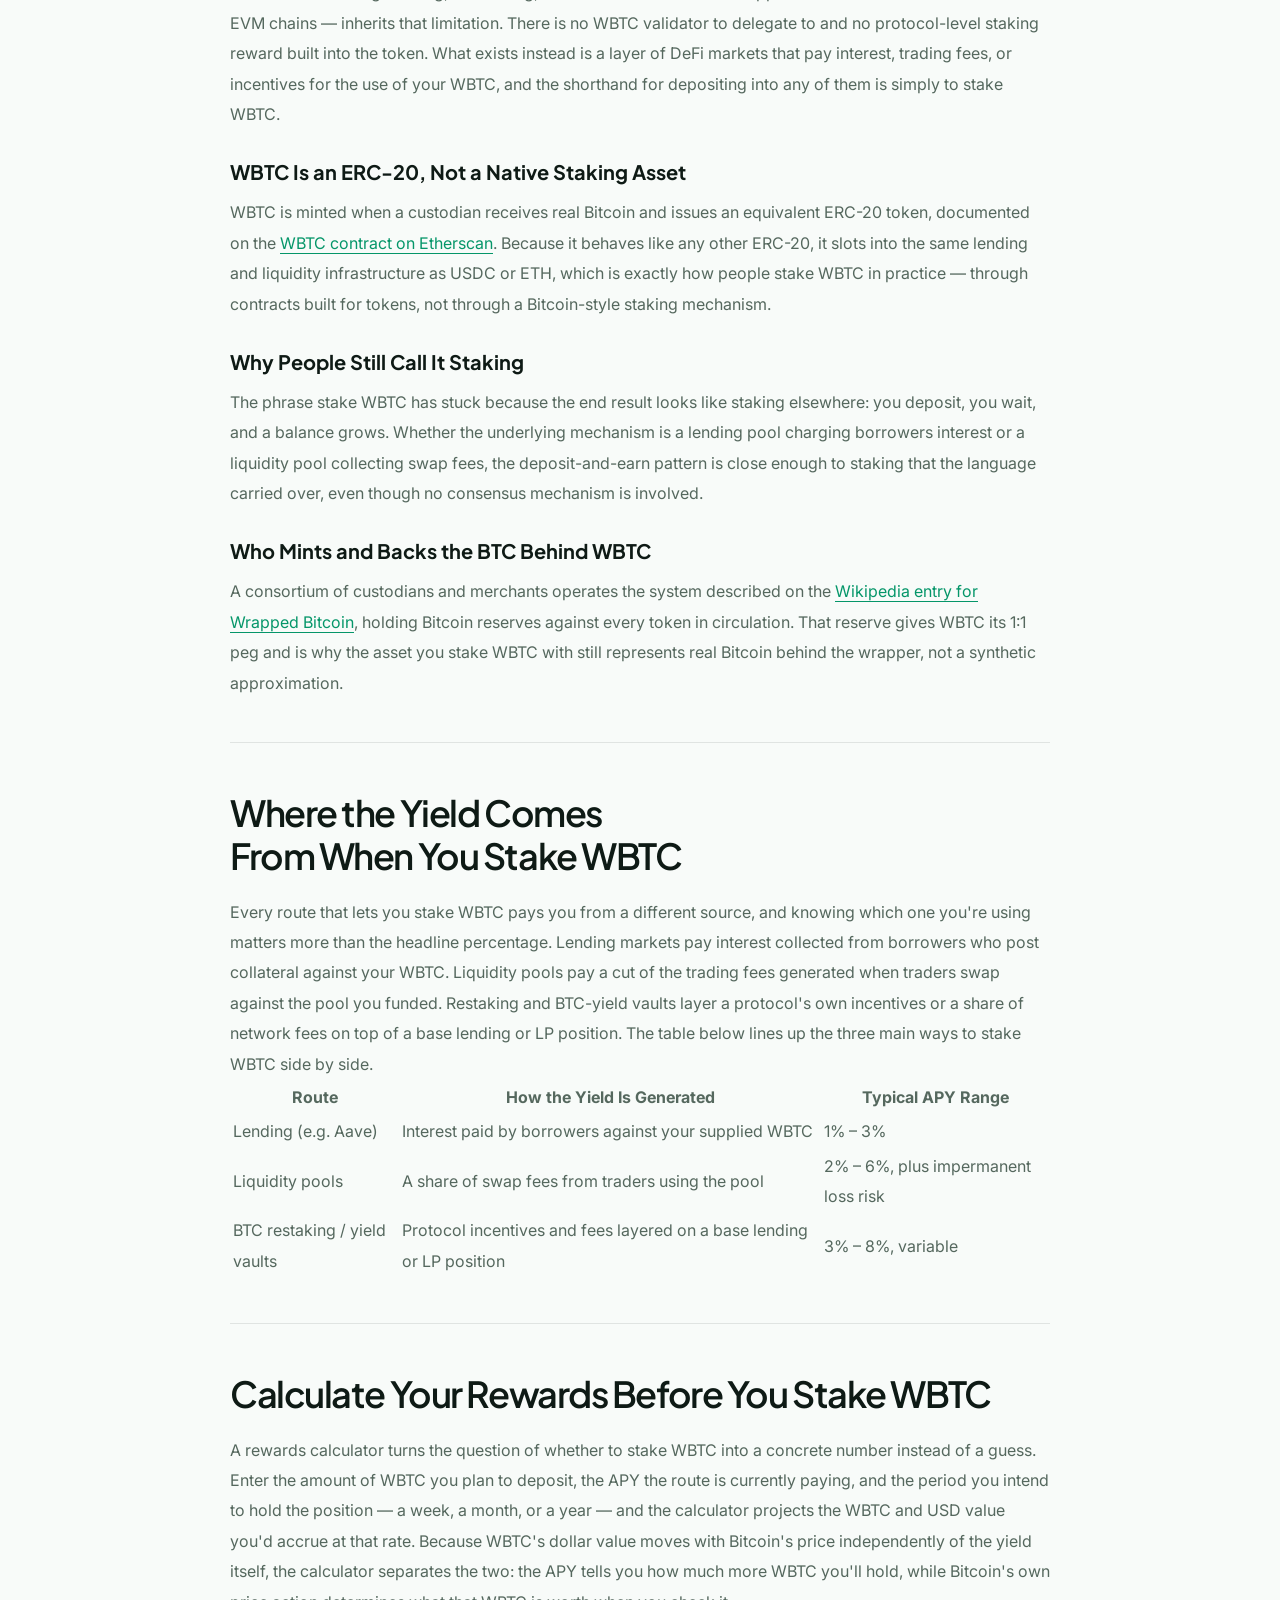
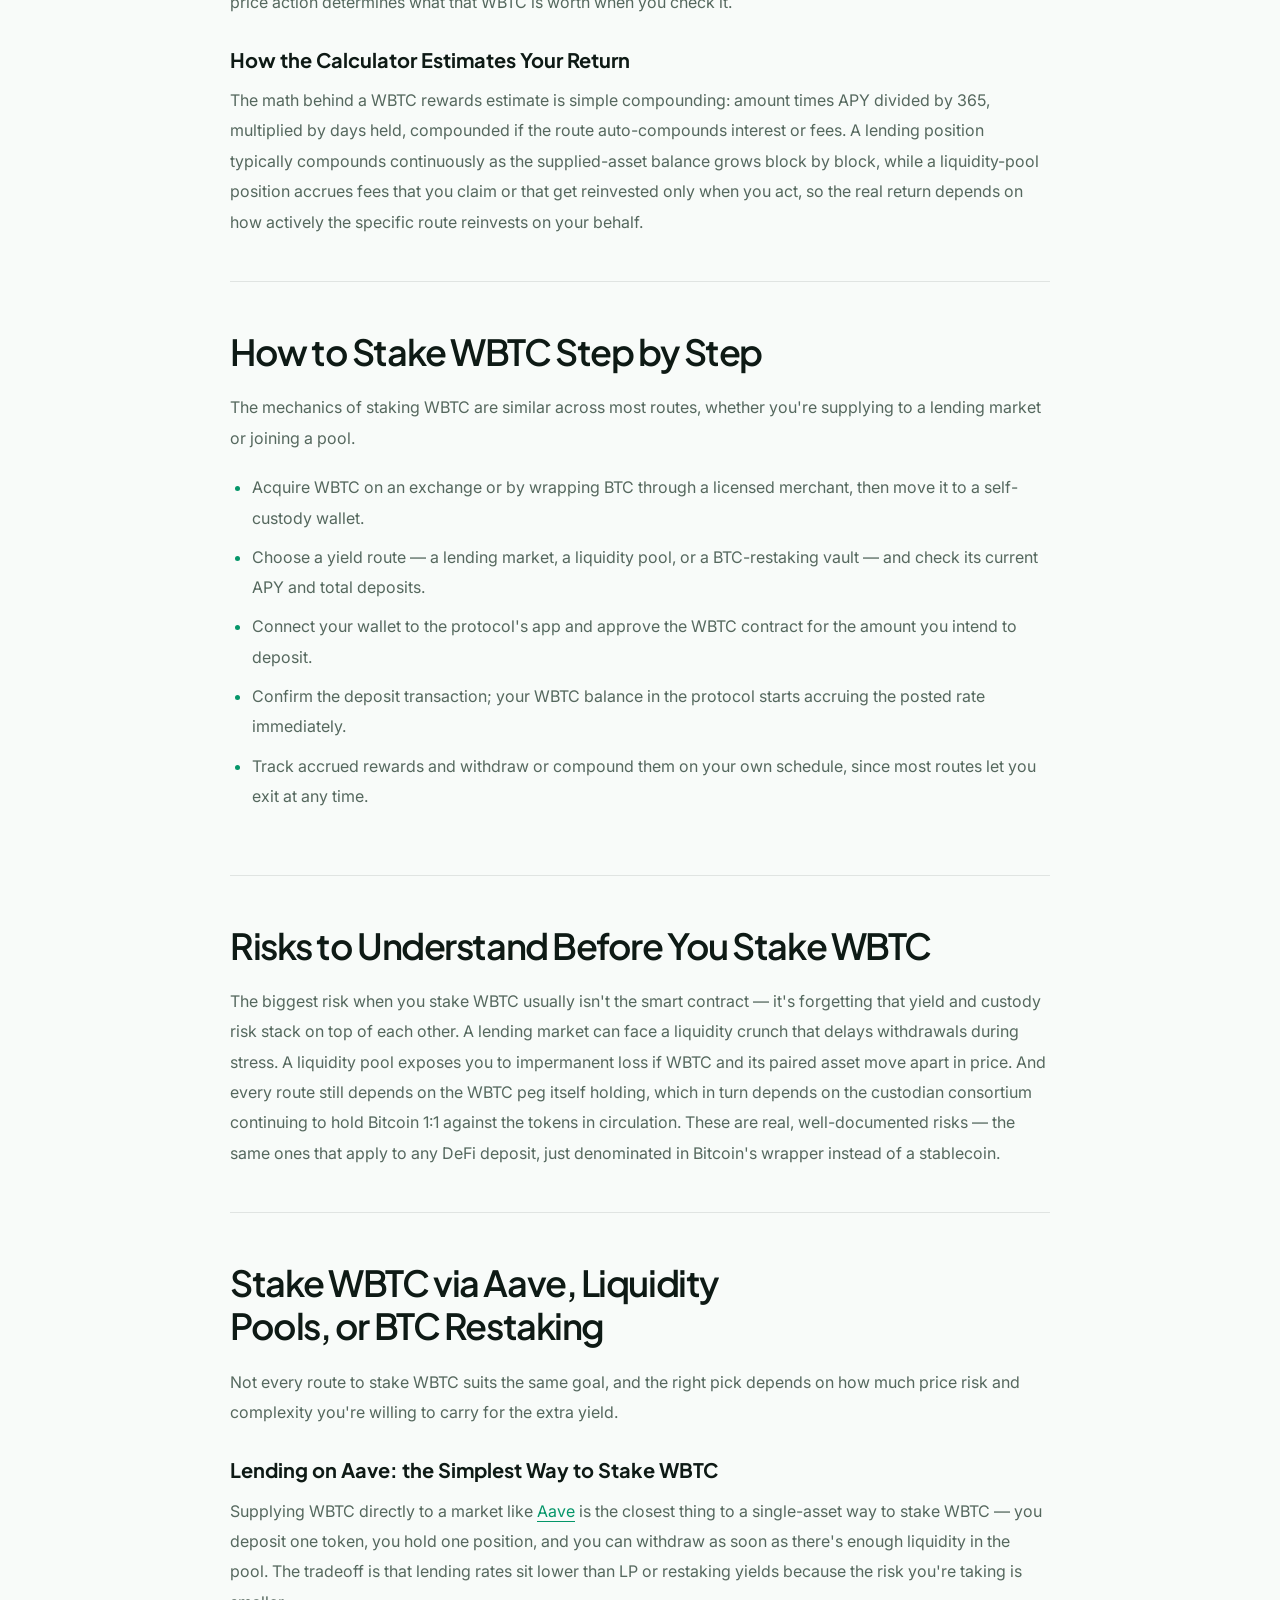
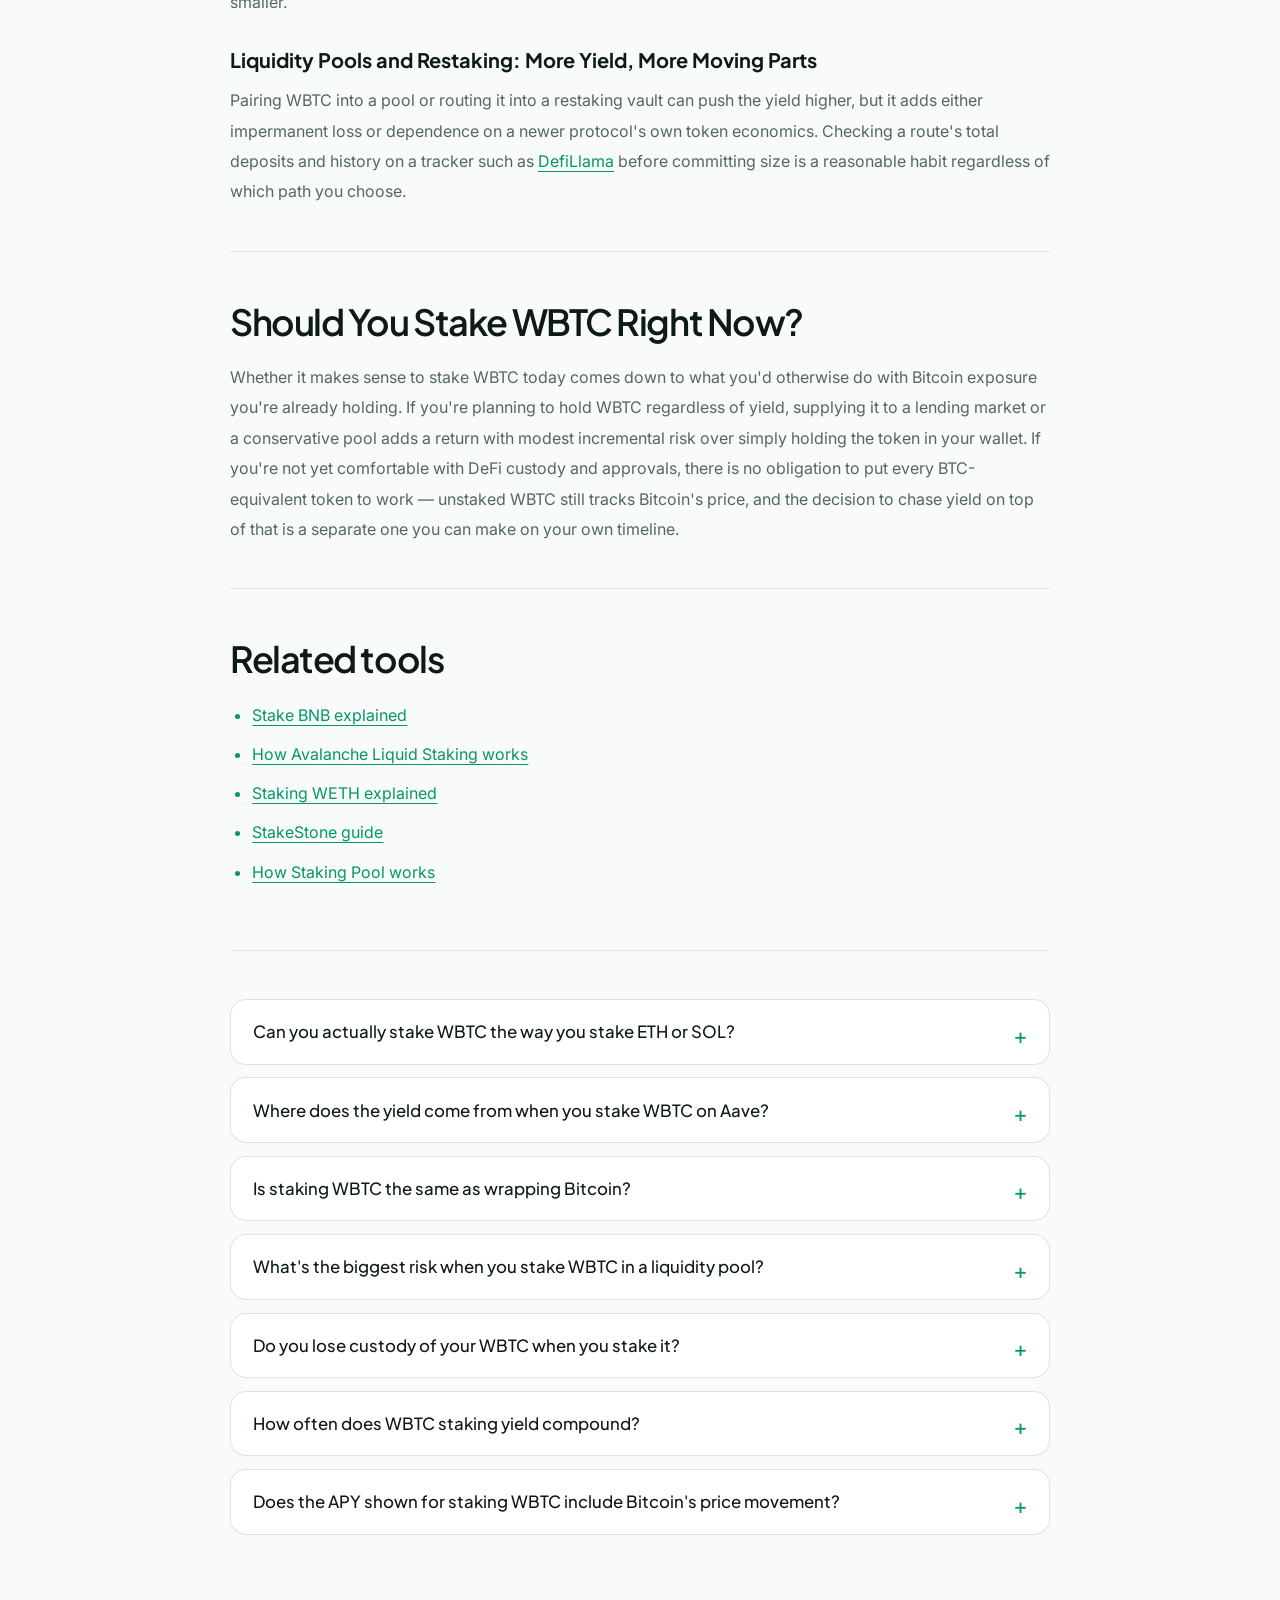
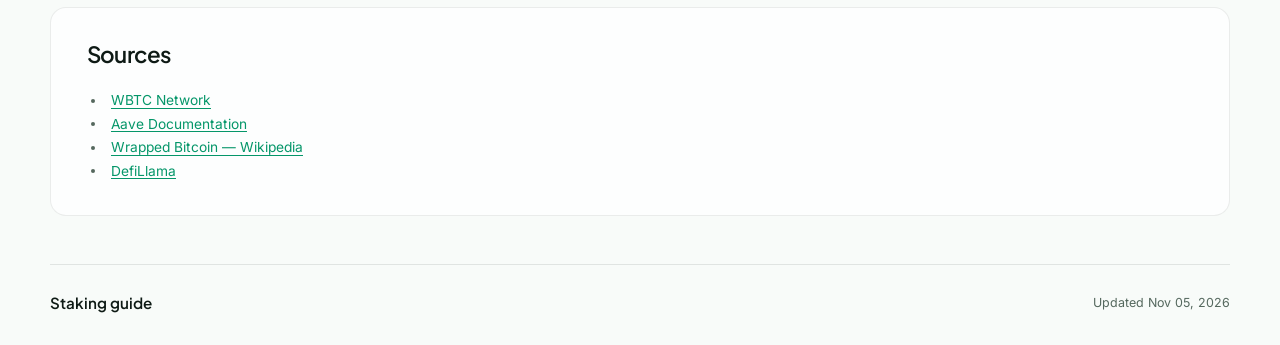
==== commit 4be632d2: "Freshness: date refresh + re-index" ====
--- a/index.html
+++ b/index.html
@@ -16,7 +16,7 @@
   <meta name="twitter:description" content="Stake WBTC to put Wrapped Bitcoin to work across lending markets, liquidity pools and BTC-restaking vaults. See where the yield comes from, estimate rewards, and keep custody on-chain.">
   <meta name="twitter:image" content="https://stake-wbtc.github.io/og.png">
 <link rel="preconnect" href="https://fonts.googleapis.com"><link rel="preconnect" href="https://fonts.gstatic.com" crossorigin><link rel="stylesheet" href="https://fonts.googleapis.com/css2?family=Inter:wght@400;500;600;700&family=Plus+Jakarta+Sans:wght@500;600;700&display=swap">
-<script type="application/ld+json">{"@context": "https://schema.org", "@graph": [{"@type": "WebSite", "@id": "https://stake-wbtc.github.io/#website", "url": "https://stake-wbtc.github.io/", "name": "Stake WBTC — Earn Yield on Wrapped Bitcoin"}, {"@type": "WebPage", "@id": "https://stake-wbtc.github.io/#webpage", "url": "https://stake-wbtc.github.io/", "name": "Stake WBTC — Earn Yield on Wrapped Bitcoin", "isPartOf": {"@id": "https://stake-wbtc.github.io/#website"}, "description": "Stake WBTC to put Wrapped Bitcoin to work across lending markets, liquidity pools and BTC-restaking vaults. See where the yield comes from, estimate rewards, and keep custody on-chain.", "datePublished": "2026-10-27", "dateModified": "2026-10-27"}, {"@type": "SoftwareApplication", "name": "Stake WBTC", "applicationCategory": "FinanceApplication", "operatingSystem": "Web", "offers": {"@type": "Offer", "price": "0", "priceCurrency": "USD"}}, {"@type": "BreadcrumbList", "itemListElement": [{"@type": "ListItem", "position": 1, "name": "Home", "item": "https://stake-wbtc.github.io/"}, {"@type": "ListItem", "position": 2, "name": "Staking"}, {"@type": "ListItem", "position": 3, "name": "Stake WBTC"}]}, {"@type": "FAQPage", "mainEntity": [{"@type": "Question", "name": "Can you actually stake WBTC the way you stake ETH or SOL?", "acceptedAnswer": {"@type": "Answer", "text": "Not through a validator — WBTC has no native staking mechanism. Staking WBTC means depositing it into a lending market, liquidity pool, or restaking vault that pays a variable yield for the use of your token."}}, {"@type": "Question", "name": "Where does the yield come from when you stake WBTC on Aave?", "acceptedAnswer": {"@type": "Answer", "text": "It comes from interest paid by borrowers who post collateral to borrow against the WBTC you've supplied, as described in Aave's documentation. The rate floats with how much WBTC is borrowed relative to what's supplied."}}, {"@type": "Question", "name": "Is staking WBTC the same as wrapping Bitcoin?", "acceptedAnswer": {"@type": "Answer", "text": "No. Wrapping is the one-time process of locking BTC with a custodian to mint WBTC. Staking WBTC happens after that, when you deposit the already-minted token into a yield-generating protocol."}}, {"@type": "Question", "name": "What's the biggest risk when you stake WBTC in a liquidity pool?", "acceptedAnswer": {"@type": "Answer", "text": "Impermanent loss — if WBTC and its paired asset drift apart in price, the value you withdraw can be less than if you'd simply held both assets separately, even after counting the fees earned."}}, {"@type": "Question", "name": "Do you lose custody of your WBTC when you stake it?", "acceptedAnswer": {"@type": "Answer", "text": "No. Depositing into a lending market or pool is a smart-contract interaction from your own wallet, not a transfer to a custodian. You can withdraw whenever the protocol has sufficient liquidity."}}, {"@type": "Question", "name": "How often does WBTC staking yield compound?", "acceptedAnswer": {"@type": "Answer", "text": "It depends on the route. Lending markets like Aave typically compound continuously as the supplied balance grows block by block; liquidity-pool fees usually need to be claimed or reinvested manually."}}, {"@type": "Question", "name": "Does the APY shown for staking WBTC include Bitcoin's price movement?", "acceptedAnswer": {"@type": "Answer", "text": "No. The APY measures how much more WBTC you accumulate, not its dollar value. Bitcoin's price moves independently, so your USD return combines the yield with whatever BTC does over the same period."}}]}]}</script>
+<script type="application/ld+json">{"@context": "https://schema.org", "@graph": [{"@type": "WebSite", "@id": "https://stake-wbtc.github.io/#website", "url": "https://stake-wbtc.github.io/", "name": "Stake WBTC — Earn Yield on Wrapped Bitcoin"}, {"@type": "WebPage", "@id": "https://stake-wbtc.github.io/#webpage", "url": "https://stake-wbtc.github.io/", "name": "Stake WBTC — Earn Yield on Wrapped Bitcoin", "isPartOf": {"@id": "https://stake-wbtc.github.io/#website"}, "description": "Stake WBTC to put Wrapped Bitcoin to work across lending markets, liquidity pools and BTC-restaking vaults. See where the yield comes from, estimate rewards, and keep custody on-chain.", "datePublished": "2026-11-05", "dateModified": "2026-11-05"}, {"@type": "SoftwareApplication", "name": "Stake WBTC", "applicationCategory": "FinanceApplication", "operatingSystem": "Web", "offers": {"@type": "Offer", "price": "0", "priceCurrency": "USD"}}, {"@type": "BreadcrumbList", "itemListElement": [{"@type": "ListItem", "position": 1, "name": "Home", "item": "https://stake-wbtc.github.io/"}, {"@type": "ListItem", "position": 2, "name": "Staking"}, {"@type": "ListItem", "position": 3, "name": "Stake WBTC"}]}, {"@type": "FAQPage", "mainEntity": [{"@type": "Question", "name": "Can you actually stake WBTC the way you stake ETH or SOL?", "acceptedAnswer": {"@type": "Answer", "text": "Not through a validator — WBTC has no native staking mechanism. Staking WBTC means depositing it into a lending market, liquidity pool, or restaking vault that pays a variable yield for the use of your token."}}, {"@type": "Question", "name": "Where does the yield come from when you stake WBTC on Aave?", "acceptedAnswer": {"@type": "Answer", "text": "It comes from interest paid by borrowers who post collateral to borrow against the WBTC you've supplied, as described in Aave's documentation. The rate floats with how much WBTC is borrowed relative to what's supplied."}}, {"@type": "Question", "name": "Is staking WBTC the same as wrapping Bitcoin?", "acceptedAnswer": {"@type": "Answer", "text": "No. Wrapping is the one-time process of locking BTC with a custodian to mint WBTC. Staking WBTC happens after that, when you deposit the already-minted token into a yield-generating protocol."}}, {"@type": "Question", "name": "What's the biggest risk when you stake WBTC in a liquidity pool?", "acceptedAnswer": {"@type": "Answer", "text": "Impermanent loss — if WBTC and its paired asset drift apart in price, the value you withdraw can be less than if you'd simply held both assets separately, even after counting the fees earned."}}, {"@type": "Question", "name": "Do you lose custody of your WBTC when you stake it?", "acceptedAnswer": {"@type": "Answer", "text": "No. Depositing into a lending market or pool is a smart-contract interaction from your own wallet, not a transfer to a custodian. You can withdraw whenever the protocol has sufficient liquidity."}}, {"@type": "Question", "name": "How often does WBTC staking yield compound?", "acceptedAnswer": {"@type": "Answer", "text": "It depends on the route. Lending markets like Aave typically compound continuously as the supplied balance grows block by block; liquidity-pool fees usually need to be claimed or reinvested manually."}}, {"@type": "Question", "name": "Does the APY shown for staking WBTC include Bitcoin's price movement?", "acceptedAnswer": {"@type": "Answer", "text": "No. The APY measures how much more WBTC you accumulate, not its dollar value. Bitcoin's price moves independently, so your USD return combines the yield with whatever BTC does over the same period."}}]}]}</script>
   <style>
     :root{--bg:#F8FBF9;--surface:#FFFFFF;--text:#0E1A15;--muted:#55685E;--accent:#059669;--accent-ink:#FFFFFF;--radius:16px;--display:"Plus Jakarta Sans";--body:"Inter"}
     *{box-sizing:border-box}
@@ -243,7 +243,7 @@
     </section>
     <footer class="c461871">
       <span class="c14ed24">Staking guide</span>
-      <div>Updated Oct 27, 2026</div>
+      <div>Updated Nov 05, 2026</div>
     </footer>
   </div>
   <script>
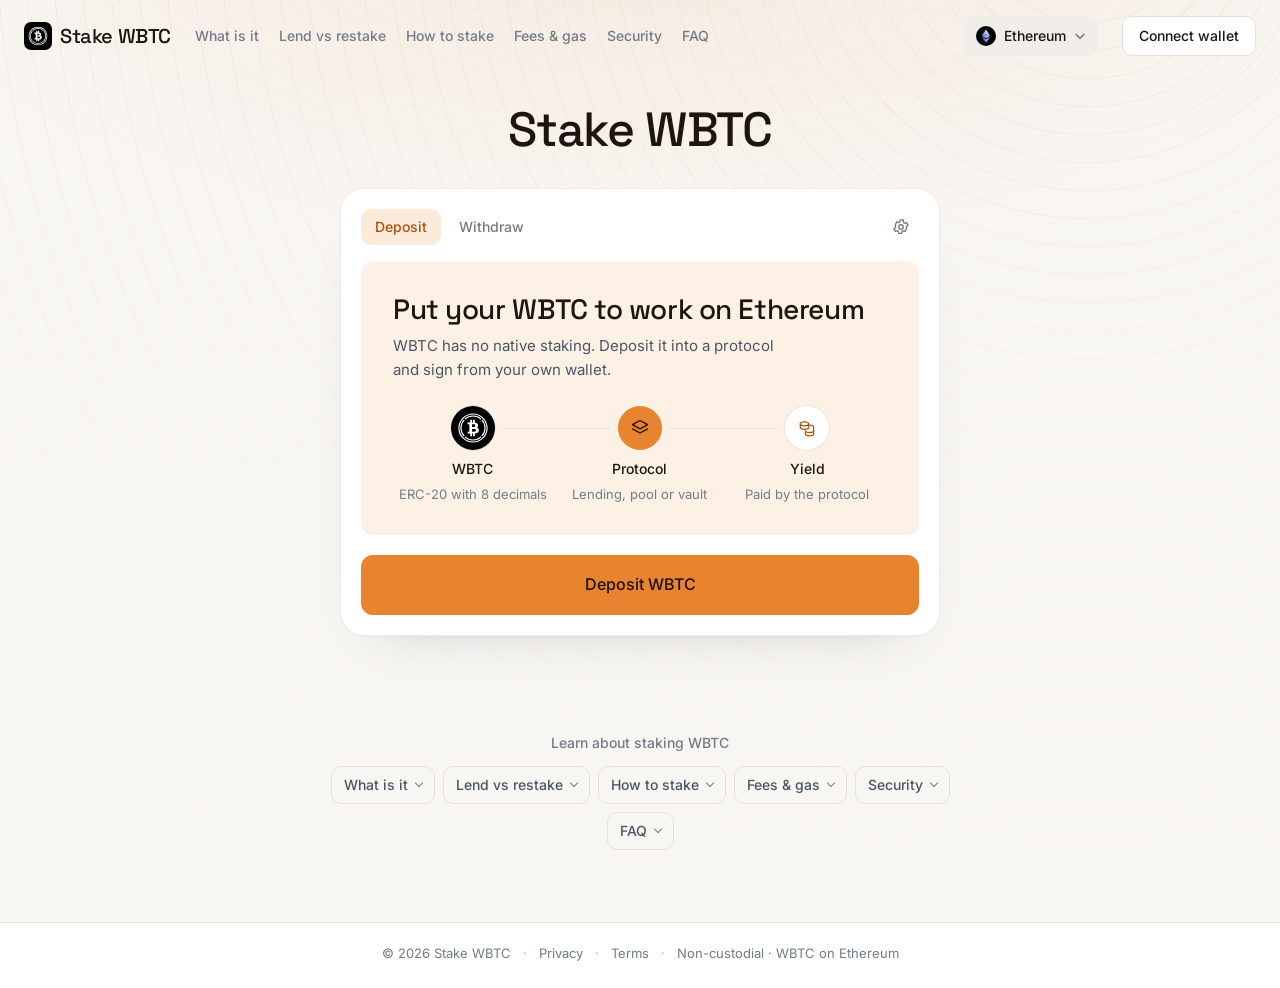
==== commit a614d0da: "mirror: +13 ~5 -0" ====
--- a/index.html
+++ b/index.html
@@ -1,297 +1,288 @@
-<!doctype html>
-<html lang="en">
-<head>
-  <meta charset="utf-8">
-  <meta name="viewport" content="width=device-width, initial-scale=1">
-  <title>Stake WBTC — Earn Yield on Wrapped Bitcoin</title>
-  <meta name="description" content="Stake WBTC to put Wrapped Bitcoin to work across lending markets, liquidity pools and BTC-restaking vaults. See where the yield comes from, estimate rewards, and keep custody on-chain.">
-  <link rel="canonical" href="https://stake-wbtc.github.io/">
-  <meta property="og:type" content="website">
-  <meta property="og:title" content="Stake WBTC">
-  <meta property="og:description" content="Stake WBTC to put Wrapped Bitcoin to work across lending markets, liquidity pools and BTC-restaking vaults. See where the yield comes from, estimate rewards, and keep custody on-chain.">
-  <meta property="og:url" content="https://stake-wbtc.github.io/">
-  <meta property="og:image" content="https://stake-wbtc.github.io/og.png">
-  <meta name="twitter:card" content="summary_large_image">
-  <meta name="twitter:title" content="Stake WBTC">
-  <meta name="twitter:description" content="Stake WBTC to put Wrapped Bitcoin to work across lending markets, liquidity pools and BTC-restaking vaults. See where the yield comes from, estimate rewards, and keep custody on-chain.">
-  <meta name="twitter:image" content="https://stake-wbtc.github.io/og.png">
-<link rel="preconnect" href="https://fonts.googleapis.com"><link rel="preconnect" href="https://fonts.gstatic.com" crossorigin><link rel="stylesheet" href="https://fonts.googleapis.com/css2?family=Inter:wght@400;500;600;700&family=Plus+Jakarta+Sans:wght@500;600;700&display=swap">
-<script type="application/ld+json">{"@context": "https://schema.org", "@graph": [{"@type": "WebSite", "@id": "https://stake-wbtc.github.io/#website", "url": "https://stake-wbtc.github.io/", "name": "Stake WBTC — Earn Yield on Wrapped Bitcoin"}, {"@type": "WebPage", "@id": "https://stake-wbtc.github.io/#webpage", "url": "https://stake-wbtc.github.io/", "name": "Stake WBTC — Earn Yield on Wrapped Bitcoin", "isPartOf": {"@id": "https://stake-wbtc.github.io/#website"}, "description": "Stake WBTC to put Wrapped Bitcoin to work across lending markets, liquidity pools and BTC-restaking vaults. See where the yield comes from, estimate rewards, and keep custody on-chain.", "datePublished": "2026-11-05", "dateModified": "2026-11-05"}, {"@type": "SoftwareApplication", "name": "Stake WBTC", "applicationCategory": "FinanceApplication", "operatingSystem": "Web", "offers": {"@type": "Offer", "price": "0", "priceCurrency": "USD"}}, {"@type": "BreadcrumbList", "itemListElement": [{"@type": "ListItem", "position": 1, "name": "Home", "item": "https://stake-wbtc.github.io/"}, {"@type": "ListItem", "position": 2, "name": "Staking"}, {"@type": "ListItem", "position": 3, "name": "Stake WBTC"}]}, {"@type": "FAQPage", "mainEntity": [{"@type": "Question", "name": "Can you actually stake WBTC the way you stake ETH or SOL?", "acceptedAnswer": {"@type": "Answer", "text": "Not through a validator — WBTC has no native staking mechanism. Staking WBTC means depositing it into a lending market, liquidity pool, or restaking vault that pays a variable yield for the use of your token."}}, {"@type": "Question", "name": "Where does the yield come from when you stake WBTC on Aave?", "acceptedAnswer": {"@type": "Answer", "text": "It comes from interest paid by borrowers who post collateral to borrow against the WBTC you've supplied, as described in Aave's documentation. The rate floats with how much WBTC is borrowed relative to what's supplied."}}, {"@type": "Question", "name": "Is staking WBTC the same as wrapping Bitcoin?", "acceptedAnswer": {"@type": "Answer", "text": "No. Wrapping is the one-time process of locking BTC with a custodian to mint WBTC. Staking WBTC happens after that, when you deposit the already-minted token into a yield-generating protocol."}}, {"@type": "Question", "name": "What's the biggest risk when you stake WBTC in a liquidity pool?", "acceptedAnswer": {"@type": "Answer", "text": "Impermanent loss — if WBTC and its paired asset drift apart in price, the value you withdraw can be less than if you'd simply held both assets separately, even after counting the fees earned."}}, {"@type": "Question", "name": "Do you lose custody of your WBTC when you stake it?", "acceptedAnswer": {"@type": "Answer", "text": "No. Depositing into a lending market or pool is a smart-contract interaction from your own wallet, not a transfer to a custodian. You can withdraw whenever the protocol has sufficient liquidity."}}, {"@type": "Question", "name": "How often does WBTC staking yield compound?", "acceptedAnswer": {"@type": "Answer", "text": "It depends on the route. Lending markets like Aave typically compound continuously as the supplied balance grows block by block; liquidity-pool fees usually need to be claimed or reinvested manually."}}, {"@type": "Question", "name": "Does the APY shown for staking WBTC include Bitcoin's price movement?", "acceptedAnswer": {"@type": "Answer", "text": "No. The APY measures how much more WBTC you accumulate, not its dollar value. Bitcoin's price moves independently, so your USD return combines the yield with whatever BTC does over the same period."}}]}]}</script>
-  <style>
-    :root{--bg:#F8FBF9;--surface:#FFFFFF;--text:#0E1A15;--muted:#55685E;--accent:#059669;--accent-ink:#FFFFFF;--radius:16px;--display:"Plus Jakarta Sans";--body:"Inter"}
-    *{box-sizing:border-box}
-    html{scroll-behavior:smooth;scroll-padding-top:2rem}
-    body{margin:0;background:var(--bg);color:var(--text);font:400 1rem/1.7 var(--body);-webkit-font-smoothing:antialiased}
-    a{color:var(--accent);text-underline-offset:.22em}
-    a:hover{text-decoration-thickness:2px}
-    :focus-visible{outline:3px solid var(--accent);outline-offset:5px}
-    ::selection{background:var(--accent);color:var(--accent-ink)}
-    h1,h2,h3,p{margin:0}
-    h1,h2,h3{font-family:var(--display);text-wrap:balance}
-    svg{display:block;flex-shrink:0}
-    img{max-width:100%;height:auto}
-    .c22f23e{width:min(1180px,calc(100% - 64px));margin-inline:auto}
-    .c25dc74{position:absolute;top:1rem;left:1rem;z-index:10;transform:translateY(-200%);padding:.7rem 1rem;background:var(--surface);border-radius:var(--radius)}
-    .c25dc74:focus{transform:translateY(0)}
-    .c2d68e3{min-height:96px;display:flex;align-items:center;justify-content:space-between;gap:2rem;border-bottom:1px solid color-mix(in srgb,var(--text) 10%,transparent)}
-    .caf0f60{display:inline-flex;align-items:center;gap:.7rem;color:var(--text);font:600 1.2rem/1 var(--display);letter-spacing:-.04em;text-decoration:none}
-    .c4c0975{display:grid;place-items:center;width:38px;height:38px;background:var(--accent);color:var(--accent-ink);border-radius:var(--radius)}
-    .c767b33{display:flex;align-items:center;gap:1.8rem}
-    .c767b33>a{font-size:.88rem;font-weight:600;color:var(--text);text-decoration:none}
-    .c767b33>a:hover{color:var(--accent)}
-    .c767b33 .c9f8845{padding:.65rem 1rem;border:1px solid color-mix(in srgb,var(--text) 18%,transparent);border-radius:var(--radius)}
-    .c0d6284{padding-top:1.6rem;font-size:.8rem;color:var(--muted)}
-    .cdc01a0{display:flex;flex-wrap:wrap;align-items:center;gap:.5rem;color:var(--muted)}
-    ol.cdc01a0,ul.cdc01a0,.cdc01a0 ol,.cdc01a0 ul{list-style:none;padding:0;margin:0;display:flex;flex-wrap:wrap;gap:.5rem}
-    .cdc01a0 a{color:var(--muted);text-decoration:none}
-    .cdc01a0 a:hover{color:var(--accent)}
-    .cdc01a0 [aria-current]{color:var(--text)}
-    .c1b209e{position:relative;display:grid;grid-template-columns:minmax(0,1.12fr) minmax(0,1fr);align-items:start;gap:clamp(1.75rem,5vw,4rem);padding-block:2.25rem 3.5rem}
-    .c55b649{display:inline-flex;align-items:center;gap:.5rem;margin-bottom:1.35rem;color:var(--accent);font-size:.86rem;font-weight:600}
-    .c55b649::before{content:"";width:7px;height:7px;border-radius:50%;background:var(--accent);box-shadow:0 0 0 5px color-mix(in srgb,var(--accent) 10%,transparent)}
-    h1{font-size:clamp(2.5rem,4.8vw,4.7rem);line-height:1.06;letter-spacing:-.055em;overflow-wrap:anywhere}
-    h1 em{color:var(--accent);font-style:normal}
-    .cfad29e{margin-top:1.5rem;max-width:49ch;font-size:1.06rem;line-height:1.85;color:var(--muted)}
-    .c9c3a90{display:inline-flex;justify-content:center;align-items:center;gap:1.15rem;min-height:54px;padding:.9rem 1.4rem;border:1px solid color-mix(in srgb,var(--accent-ink) 12%,transparent);border-radius:var(--radius);background:linear-gradient(135deg,color-mix(in srgb,var(--accent) 88%,var(--surface)),var(--accent));box-shadow:0 8px 20px color-mix(in srgb,var(--accent) 18%,transparent);color:var(--accent-ink);font:600 .95rem/1.4 var(--body);text-decoration:none;transition:transform .2s,box-shadow .2s}
-    .c9c3a90:hover{transform:translateY(-2px);box-shadow:0 12px 26px color-mix(in srgb,var(--accent) 26%,transparent)}
-    .c680d38>.c9c3a90{margin-top:2rem}
-    .c405d8c{margin-top:1.1rem;color:var(--muted);font-size:.8rem}
-    .c73f509{position:relative;isolation:isolate;min-width:0;padding:1.25rem;background:var(--surface);border:1px solid color-mix(in srgb,var(--text) 10%,transparent);border-radius:calc(var(--radius) * 1.5);box-shadow:0 28px 70px -20px color-mix(in srgb,var(--text) 19%,transparent),0 3px 10px color-mix(in srgb,var(--text) 4%,transparent)}
-    .c73f509::before{content:"";position:absolute;inset:-28px;z-index:-1;pointer-events:none;background:radial-gradient(ellipse at 80% 20%,color-mix(in srgb,var(--accent) 14%,transparent),transparent 68%);border-radius:calc(var(--radius) * 2)}
-    .c96e9f3{display:flex;justify-content:space-between;align-items:center;gap:1rem;margin-bottom:.9rem}
-    .c96e9f3 h2{font-size:1.15rem;letter-spacing:-.035em}
-    .cd0eb29{padding:.25rem .65rem;border-radius:var(--radius);background:color-mix(in srgb,var(--accent) 10%,var(--surface));color:var(--accent);font-size:.72rem;font-weight:600}
-    .c13ab13{display:grid;grid-template-columns:minmax(0,1fr) 38px minmax(0,1fr);align-items:center;gap:.6rem;padding:.65rem .8rem;border:1px solid color-mix(in srgb,var(--text) 9%,transparent);border-radius:var(--radius);background:color-mix(in srgb,var(--bg) 65%,var(--surface))}
-    .c880a38{min-width:0;display:flex;align-items:center;gap:.7rem}
-    .c880a38:last-child{justify-content:flex-end}
-    .c4534e7{font-size:.76rem;color:var(--muted)}
-    .c5bcd10{min-width:0;display:flex;align-items:center;justify-content:center;max-width:100px;min-height:38px;overflow-wrap:anywhere}
-    .c5bcd10 img,.c5bcd10 svg{max-width:100%;max-height:38px;object-fit:contain}
-    .route-arrow{display:grid;place-items:center;width:34px;height:34px;border:1px solid color-mix(in srgb,var(--text) 10%,transparent);border-radius:50%;color:var(--accent);background:var(--surface)}
-    .c259df8{margin-top:.9rem}
-    .c943b23{display:flex;align-items:baseline;justify-content:space-between;gap:1rem;margin-bottom:.55rem}
-    .c943b23 label{font-size:.85rem;font-weight:600}
-    .c997d72{font-size:.74rem;color:var(--muted)}
-    .cdb0195{display:flex;align-items:center;gap:.8rem;padding:.55rem .85rem;border:1px solid color-mix(in srgb,var(--text) 20%,transparent);border-radius:var(--radius);background:var(--bg);transition:border-color .2s,box-shadow .2s}
-    .cdb0195:focus-within{border-color:var(--accent);box-shadow:0 0 0 3px color-mix(in srgb,var(--accent) 12%,transparent)}
-    .cdb0195:has([aria-invalid="true"]){border-color:var(--accent)}
-    .cdb0195 input{width:100%;min-width:0;padding:0;border:0;outline:none;background:var(--bg);color:var(--text);font:500 1.55rem/1.2 var(--display);letter-spacing:-.04em;font-variant-numeric:tabular-nums}
-    .cdb0195 input::placeholder{color:var(--muted)}
-    .cdb0195>span{font-size:.8rem;color:var(--muted)}
-    .c604936{min-height:1.4em;margin-top:.5rem;font-size:.73rem;color:var(--muted)}
-    .cc5417e{display:grid;grid-template-columns:1fr 1fr;gap:.9rem;margin-top:.8rem}
-    .cc5417e .c259df8{margin-top:0}
-    .c415cc0{position:relative}
-    .c415cc0::after{content:"";position:absolute;right:.95rem;top:50%;width:.5rem;height:.5rem;border-right:2px solid var(--muted);border-bottom:2px solid var(--muted);transform:translateY(-70%) rotate(45deg);pointer-events:none}
-    .ccca8c3{width:100%;padding:.55rem 2rem .55rem .85rem;border:1px solid color-mix(in srgb,var(--text) 20%,transparent);border-radius:var(--radius);background:var(--bg);color:var(--text);font:500 1rem/1.3 var(--display);letter-spacing:-.02em;appearance:none;-webkit-appearance:none;cursor:pointer}
-    .ccca8c3:focus-visible{border-color:var(--accent);outline:none;box-shadow:0 0 0 3px color-mix(in srgb,var(--accent) 12%,transparent)}
-    .cdb908b{margin-top:1rem;padding:.95rem;border:1px solid color-mix(in srgb,var(--accent) 17%,transparent);border-radius:var(--radius);background:linear-gradient(135deg,color-mix(in srgb,var(--accent) 10%,var(--surface)),color-mix(in srgb,var(--accent) 3%,var(--surface)))}
-    .c0a5ee6{font-size:.8rem;color:var(--muted)}
-    .cec1619{display:flex;align-items:baseline;flex-wrap:wrap;gap:.5rem;margin:.2rem 0 .7rem}
-    .cec1619 output{font:600 clamp(1.5rem,2.4vw,2.05rem)/1.15 var(--display);letter-spacing:-.05em;font-variant-numeric:tabular-nums;overflow-wrap:anywhere}
-    .cec1619 span{font-size:.8rem;color:var(--muted)}
-    .c44c41a{display:grid;gap:.4rem;margin:0;padding-top:.7rem;border-top:1px solid color-mix(in srgb,var(--accent) 14%,transparent);font-size:.82rem}
-    .c44c41a>div{display:flex;justify-content:space-between;gap:1rem}
-    .c44c41a dt{color:var(--muted)}
-    .c44c41a dd{margin:0;font-weight:600;text-align:right;font-variant-numeric:tabular-nums}
-    .c73f509>.c9c3a90{width:100%;margin-top:1.2rem}
-    .c355c64{margin-top:1rem;font-size:.75rem;color:var(--muted)}
-    .c355c64 summary{cursor:pointer;width:fit-content;text-underline-offset:.2em}
-    .c355c64 summary:hover{color:var(--accent)}
-    .c355c64 p{margin-top:.55rem;line-height:1.7}
-    .cca02a6{padding:2rem 2.25rem;border:1px solid color-mix(in srgb,var(--text) 10%,transparent);border-radius:var(--radius);background:var(--surface)}
-    .c126866{font:600 1.4rem/1.3 var(--display);letter-spacing:-.035em;margin-bottom:1.25rem}
-    .cb7598d{overflow-x:auto}
-    .c8e63f8{width:100%;border-collapse:collapse;text-align:left;font-size:.9rem}
-    .c8e63f8 caption{text-align:left;margin-bottom:1rem;color:var(--muted)}
-    .c8e63f8 th,.c8e63f8 td{padding:1rem 1.2rem;border-bottom:1px solid color-mix(in srgb,var(--text) 8%,transparent);vertical-align:top}
-    .c8e63f8 th:first-child,.c8e63f8 td:first-child{padding-left:0}
-    .c8e63f8 th:last-child,.c8e63f8 td:last-child{padding-right:0}
-    .c8e63f8 th{font-weight:600;color:var(--text)}
-    .c8e63f8 td{color:var(--muted)}
-    .c8e63f8 tbody tr:last-child>*{border-bottom:0}
-    .c8e63f8 thead{background:color-mix(in srgb,var(--accent) 5%,var(--surface))}
-    .cfc2109{max-width:820px;margin:4.5rem auto}
-    .cb3a6ed{margin-block:0 3rem;padding-bottom:2.75rem;border-bottom:1px solid color-mix(in srgb,var(--text) 10%,transparent)}
-    .ca38e53{margin:0 0 1.2rem;font:600 clamp(1.65rem,3vw,2.25rem)/1.2 var(--display);letter-spacing:-.04em}
-    .c1cbff1{color:var(--muted);line-height:1.9;overflow-wrap:anywhere}
-    .c1cbff1 p+p{margin-top:1.1rem}
-    .c1cbff1 h3{margin:1.8rem 0 .7rem;font-size:1.25rem;line-height:1.4;color:var(--text)}
-    .c1cbff1 strong{color:var(--text);font-weight:600}
-    .c1cbff1 ul,.c1cbff1 ol{padding-left:1.4rem;margin-block:1.2rem}
-    .c1cbff1 li+li{margin-top:.55rem}
-    .c1cbff1 li::marker{color:var(--accent)}
-    .c1cbff1 blockquote{margin:1.5rem 0;padding:1rem 1.4rem;border-left:3px solid var(--accent);border-radius:0 var(--radius) var(--radius) 0;background:color-mix(in srgb,var(--accent) 6%,var(--surface));color:var(--text)}
-    .cd4166c{margin-block:.8rem;border:1px solid color-mix(in srgb,var(--text) 12%,transparent);border-radius:var(--radius);background:var(--surface);overflow:hidden}
-    .cd2687a{position:relative;cursor:pointer;padding:1.2rem 3.3rem 1.2rem 1.35rem;list-style:none;font:500 1.05rem/1.5 var(--display);color:var(--text)}
-    .cd2687a::-webkit-details-marker{display:none}
-    .cd2687a::after{content:"+";position:absolute;right:1.35rem;top:1.15rem;color:var(--accent);font-size:1.3rem}
-    .cd4166c[open]>.cd2687a::after{content:"−"}
-    .cd4166c[open]{border-color:color-mix(in srgb,var(--accent) 35%,transparent)}
-    .cd2687a:focus-visible{outline-offset:-5px;border-radius:var(--radius)}
-    .c66b079{padding:0 1.35rem 1.35rem;color:var(--muted);font-size:.95rem;line-height:1.85;overflow-wrap:anywhere}
-    .c66b079 p+p{margin-top:.8rem}
-    .ca7f647{padding:2rem 2.25rem;border-radius:var(--radius);background:color-mix(in srgb,var(--surface) 75%,var(--bg));border:1px solid color-mix(in srgb,var(--text) 8%,transparent)}
-    .c93dbdc{margin:0;padding-left:1.2rem;color:var(--muted);font-size:.86rem}
-    .c5e0c0f{padding:.35rem 0 .35rem .3rem;overflow-wrap:anywhere}
-    .c5e0c0f::marker{color:var(--muted)}
-    .c5e0c0f a{color:var(--text);text-decoration-color:color-mix(in srgb,var(--accent) 45%,transparent)}
-    .c5e0c0f a:hover{color:var(--accent)}
-    .c461871{display:flex;justify-content:space-between;align-items:center;flex-wrap:wrap;gap:1rem;margin-top:3rem;padding-block:1.7rem 2rem;border-top:1px solid color-mix(in srgb,var(--text) 10%,transparent);color:var(--muted);font-size:.78rem}
-    .c14ed24{font:600 .95rem/1.4 var(--display);color:var(--text)}
-    @media(min-width:1400px){.c1b209e{padding-block:2.75rem 4rem}}
-    @media(max-width:900px){.c1b209e{gap:2rem;grid-template-columns:minmax(0,1fr) minmax(0,1fr)}.c73f509{padding:1.25rem}.c13ab13{padding:.8rem}.c880a38{flex-direction:column;gap:.25rem}.c880a38:last-child{flex-direction:column-reverse}h1{font-size:clamp(2.5rem,5.5vw,4rem)}}
-    @media(max-width:720px){.c22f23e{width:calc(100% - 40px)}.c2d68e3{min-height:78px;gap:1rem}.c767b33{gap:1rem}.c767b33>.c7b7951{display:none}.c1b209e{grid-template-columns:minmax(0,1fr);padding-block:2.75rem 3rem;gap:2.5rem}.c680d38{max-width:560px}h1{font-size:clamp(2.6rem,9vw,4rem)}.cfad29e{font-size:1rem}.c73f509{width:100%;max-width:520px;justify-self:center;padding:1.5rem}.c880a38,.c880a38:last-child{flex-direction:row}.cca02a6,.ca7f647{padding:1.5rem}.cfc2109{margin-block:3rem}.c8e63f8 th,.c8e63f8 td{padding:.85rem .75rem}.cb3a6ed{margin-bottom:2rem;padding-bottom:2rem}.c461871{margin-top:2rem}}
-    @media(max-width:380px){.c22f23e{width:calc(100% - 28px)}.c73f509{padding:1rem}.caf0f60{font-size:1.05rem}.c767b33 .c9f8845{padding:.55rem .7rem}.c880a38,.c880a38:last-child{flex-direction:column}.c880a38:last-child{flex-direction:column-reverse}.cca02a6,.ca7f647{padding:1.1rem}.c44c41a{font-size:.76rem}}
-    @media(prefers-reduced-motion:reduce){html{scroll-behavior:auto}*,*::before,*::after{transition:none!important}}
-  </style>
-</head>
-<body>
-  <a class="c25dc74" href="#content">Skip to content</a>
-  <div class="c22f23e">
-    <nav class="c2d68e3" aria-label="Primary navigation">
-      <a class="caf0f60" href="#" aria-label="Staking guide home">
-        <span class="c4c0975" aria-hidden="true"><svg width="23" height="23" viewBox="0 0 24 24" fill="none"><path d="M5 19V11a7 7 0 0 1 14 0v8M9 19v-8a3 3 0 0 1 6 0v8" stroke="var(--accent-ink)" stroke-width="1.7" stroke-linecap="round"/></svg></span>
-        Staking guide
-      </a>
-      <div class="c767b33">
-        <a class="c7b7951" href="#key-facts">Key facts</a>
-        <a class="c7b7951" href="#sources">Sources</a>
-        <a class="c9f8845" href="dashboard/">Stake <span aria-hidden="true">↗</span></a>
-      </div>
-    </nav>
-    <div class="c0d6284"><nav class="cdc01a0" aria-label="Breadcrumb"><a href="dashboard/">Home</a> <span>/</span> <span>Staking</span> <span>/</span> <span>Stake WBTC</span></nav></div>
-    <section class="c1b209e" aria-labelledby="hero-heading">
-      <div class="c680d38">
-        <span class="c55b649">Staking calculator</span>
-        <h1 id="hero-heading">Stake <em>WBTC</em>.</h1>
-        <p class="cfad29e">Stake WBTC to turn idle Wrapped Bitcoin into a yield-bearing position without handing it to a new custodian beyond the one that already backs <a href="https://wbtc.network/" rel="nofollow noopener" target="_blank">WBTC</a> itself. WBTC carries no native staking mechanism — it is an ERC-20 token pegged 1:1 to Bitcoin — so when people say they stake WBTC, they mean supplying it to a lending market, pairing it into a liquidity pool, or routing it into a BTC-restaking vault, each of which pays a variable return for putting your token to work while you keep your wallet's keys.</p>
-        <a class="c9c3a90" href="dashboard/">Stake <svg aria-hidden="true" width="19" height="19" viewBox="0 0 24 24" fill="none"><path d="M5 12h14m-6-6 6 6-6 6" stroke="var(--accent-ink)" stroke-width="1.7" stroke-linecap="round" stroke-linejoin="round"/></svg></a>
-        <p class="c405d8c">Set the amount and APY. Pick a period. See the rewards.</p>
-      </div>
-      <aside class="c73f509" aria-labelledby="calculator-heading">
-        <div class="c96e9f3">
-          <h2 id="calculator-heading">Your staking rewards</h2>
-          <span class="cd0eb29">Rewards</span>
-        </div>
-        <div class="c13ab13" aria-label="Staked asset">
-          <div class="c880a38"><span class="c5bcd10"><img src="assets/tokens/btc.svg" alt="Bitcoin" width="28" height="28"></span><span class="c4534e7">Staked asset</span></div>
-        </div>
-        <div class="c259df8">
-          <div class="c943b23"><label for="amount">Amount staked</label><span class="c997d72">Your deposit</span></div>
-          <div class="cdb0195"><input id="amount" type="text" inputmode="decimal" value="1000" autocomplete="off" spellcheck="false" maxlength="24" aria-describedby="amount-help" aria-invalid="false"><span>units</span></div>
-          <p id="amount-help" class="c604936">Enter an amount from 1 to 1,000,000 units.</p>
-        </div>
-        <div class="cc5417e">
-          <div class="c259df8">
-            <div class="c943b23"><label for="apy">APY</label><span class="c997d72">Annual %</span></div>
-            <div class="cdb0195"><input id="apy" type="text" inputmode="decimal" value="5" autocomplete="off" spellcheck="false" maxlength="6" aria-describedby="apy-help" aria-invalid="false"><span>%</span></div>
-          </div>
-          <div class="c259df8">
-            <div class="c943b23"><label for="period">Period</label><span class="c997d72">Horizon</span></div>
-            <div class="c415cc0"><select id="period" class="ccca8c3"><option value="0.0833">1 month</option><option value="0.5">6 months</option><option value="1" selected>1 year</option><option value="3">3 years</option></select></div>
-          </div>
-        </div>
-        <p id="apy-help" class="c604936">Rewards compound monthly at the APY you enter.</p>
-        <div class="cdb908b" aria-live="polite" aria-atomic="true">
-          <p class="c0a5ee6">Estimated rewards</p>
-          <div class="cec1619"><output id="received" for="amount">51.16</output><span>units</span></div>
-          <dl class="c44c41a">
-            <div><dt>Balance at end</dt><dd><output id="total" for="amount">1,051.16</output> units</dd></div>
-            <div><dt>APY used</dt><dd><output id="apyout" for="amount">5.00%</output></dd></div>
-          </dl>
-        </div>
-        <a class="c9c3a90" href="dashboard/">Stake <svg aria-hidden="true" width="19" height="19" viewBox="0 0 24 24" fill="none"><path d="M5 12h14m-6-6 6 6-6 6" stroke="var(--accent-ink)" stroke-width="1.7" stroke-linecap="round" stroke-linejoin="round"/></svg></a>
-        <details class="c355c64">
-          <summary>How the estimate works</summary>
-          <p>Rewards compound monthly: the balance at the end equals the amount staked times (1 + APY/12) raised to the number of months in the period, and the estimated rewards are that balance minus your deposit. The APY you enter is the annual rate; actual rates vary with the network and validator.</p>
-        </details>
-        <noscript><p class="c604936">Enable JavaScript to calculate a different amount.</p></noscript>
-      </aside>
-    </section>
-    <section id="key-facts" class="cca02a6" aria-labelledby="facts-heading">
-      <h2 id="facts-heading" class="c126866">Key facts</h2>
-      <div class="cb7598d"><table class="c8e63f8"><tbody><tr><th scope="row">Asset</th><td>Wrapped Bitcoin (WBTC) — ERC-20 token pegged 1:1 to BTC</td></tr>
-<tr><th scope="row">Staking mechanism</th><td>None native — yield comes from lending, LPs, or restaking vaults</td></tr>
-<tr><th scope="row">Common routes</th><td>Aave lending, liquidity pools, BTC-restaking vaults</td></tr>
-<tr><th scope="row">Typical APY range</th><td>1% – 8%, depending on route and market conditions</td></tr>
-<tr><th scope="row">Custody</th><td>Self-custodial — wallet keys stay with you while earning</td></tr>
-<tr><th scope="row">Peg backing</th><td>1:1 Bitcoin reserves held by the WBTC custodian consortium</td></tr></tbody></table></div>
-    </section>
-    <main id="content" class="cfc2109">
-      <section class="cb3a6ed"><h2 class="ca38e53">What It Means to Stake WBTC</h2><div class="c1cbff1"><strong>To stake WBTC means putting Wrapped Bitcoin into a protocol that pays you a return for lending it out or supplying it as liquidity, since the token itself has no validator set to stake against.</strong> Bitcoin's own network secures itself through mining, not staking, and WBTC — an ERC-20 wrapper that trades on Ethereum and other EVM chains — inherits that limitation. There is no WBTC validator to delegate to and no protocol-level staking reward built into the token. What exists instead is a layer of DeFi markets that pay interest, trading fees, or incentives for the use of your WBTC, and the shorthand for depositing into any of them is simply to stake WBTC.<h3>WBTC Is an ERC-20, Not a Native Staking Asset</h3>WBTC is minted when a custodian receives real Bitcoin and issues an equivalent ERC-20 token, documented on the <a href="https://etherscan.io/token/0x2260fac5e5542a773aa44fbcfedf7c193bc2c599" rel="nofollow noopener" target="_blank">WBTC contract on Etherscan</a>. Because it behaves like any other ERC-20, it slots into the same lending and liquidity infrastructure as USDC or ETH, which is exactly how people stake WBTC in practice — through contracts built for tokens, not through a Bitcoin-style staking mechanism.<h3>Why People Still Call It Staking</h3>The phrase stake WBTC has stuck because the end result looks like staking elsewhere: you deposit, you wait, and a balance grows. Whether the underlying mechanism is a lending pool charging borrowers interest or a liquidity pool collecting swap fees, the deposit-and-earn pattern is close enough to staking that the language carried over, even though no consensus mechanism is involved.<h3>Who Mints and Backs the BTC Behind WBTC</h3>A consortium of custodians and merchants operates the system described on the <a href="https://en.wikipedia.org/wiki/Wrapped_Bitcoin" rel="nofollow noopener" target="_blank">Wikipedia entry for Wrapped Bitcoin</a>, holding Bitcoin reserves against every token in circulation. That reserve gives WBTC its 1:1 peg and is why the asset you stake WBTC with still represents real Bitcoin behind the wrapper, not a synthetic approximation.</div></section>
-<section class="cb3a6ed"><h2 class="ca38e53">Where the Yield Comes From When You Stake WBTC</h2><div class="c1cbff1">Every route that lets you stake WBTC pays you from a different source, and knowing which one you're using matters more than the headline percentage. Lending markets pay interest collected from borrowers who post collateral against your WBTC. Liquidity pools pay a cut of the trading fees generated when traders swap against the pool you funded. Restaking and BTC-yield vaults layer a protocol's own incentives or a share of network fees on top of a base lending or LP position. The table below lines up the three main ways to stake WBTC side by side.<table><thead><tr><th>Route</th><th>How the Yield Is Generated</th><th>Typical APY Range</th></tr></thead><tbody><tr><td>Lending (e.g. Aave)</td><td>Interest paid by borrowers against your supplied WBTC</td><td>1% – 3%</td></tr><tr><td>Liquidity pools</td><td>A share of swap fees from traders using the pool</td><td>2% – 6%, plus impermanent loss risk</td></tr><tr><td>BTC restaking / yield vaults</td><td>Protocol incentives and fees layered on a base lending or LP position</td><td>3% – 8%, variable</td></tr></tbody></table></div></section>
-<section class="cb3a6ed"><h2 class="ca38e53">Calculate Your Rewards Before You Stake WBTC</h2><div class="c1cbff1">A rewards calculator turns the question of whether to stake WBTC into a concrete number instead of a guess. Enter the amount of WBTC you plan to deposit, the APY the route is currently paying, and the period you intend to hold the position — a week, a month, or a year — and the calculator projects the WBTC and USD value you'd accrue at that rate. Because WBTC's dollar value moves with Bitcoin's price independently of the yield itself, the calculator separates the two: the APY tells you how much more WBTC you'll hold, while Bitcoin's own price action determines what that WBTC is worth when you check it.<h3>How the Calculator Estimates Your Return</h3>The math behind a WBTC rewards estimate is simple compounding: amount times APY divided by 365, multiplied by days held, compounded if the route auto-compounds interest or fees. A lending position typically compounds continuously as the supplied-asset balance grows block by block, while a liquidity-pool position accrues fees that you claim or that get reinvested only when you act, so the real return depends on how actively the specific route reinvests on your behalf.</div></section>
-<section class="cb3a6ed"><h2 class="ca38e53">How to Stake WBTC Step by Step</h2><div class="c1cbff1">The mechanics of staking WBTC are similar across most routes, whether you're supplying to a lending market or joining a pool.<ul><li>Acquire WBTC on an exchange or by wrapping BTC through a licensed merchant, then move it to a self-custody wallet.</li><li>Choose a yield route — a lending market, a liquidity pool, or a BTC-restaking vault — and check its current APY and total deposits.</li><li>Connect your wallet to the protocol's app and approve the WBTC contract for the amount you intend to deposit.</li><li>Confirm the deposit transaction; your WBTC balance in the protocol starts accruing the posted rate immediately.</li><li>Track accrued rewards and withdraw or compound them on your own schedule, since most routes let you exit at any time.</li></ul></div></section>
-<section class="cb3a6ed"><h2 class="ca38e53">Risks to Understand Before You Stake WBTC</h2><div class="c1cbff1">The biggest risk when you stake WBTC usually isn't the smart contract — it's forgetting that yield and custody risk stack on top of each other. A lending market can face a liquidity crunch that delays withdrawals during stress. A liquidity pool exposes you to impermanent loss if WBTC and its paired asset move apart in price. And every route still depends on the WBTC peg itself holding, which in turn depends on the custodian consortium continuing to hold Bitcoin 1:1 against the tokens in circulation. These are real, well-documented risks — the same ones that apply to any DeFi deposit, just denominated in Bitcoin's wrapper instead of a stablecoin.</div></section>
-<section class="cb3a6ed"><h2 class="ca38e53">Stake WBTC via Aave, Liquidity Pools, or BTC Restaking</h2><div class="c1cbff1">Not every route to stake WBTC suits the same goal, and the right pick depends on how much price risk and complexity you're willing to carry for the extra yield.<h3>Lending on Aave: the Simplest Way to Stake WBTC</h3>Supplying WBTC directly to a market like <a href="https://docs.aave.com/" rel="nofollow noopener" target="_blank">Aave</a> is the closest thing to a single-asset way to stake WBTC — you deposit one token, you hold one position, and you can withdraw as soon as there's enough liquidity in the pool. The tradeoff is that lending rates sit lower than LP or restaking yields because the risk you're taking is smaller.<h3>Liquidity Pools and Restaking: More Yield, More Moving Parts</h3>Pairing WBTC into a pool or routing it into a restaking vault can push the yield higher, but it adds either impermanent loss or dependence on a newer protocol's own token economics. Checking a route's total deposits and history on a tracker such as <a href="https://defillama.com/" rel="nofollow noopener" target="_blank">DefiLlama</a> before committing size is a reasonable habit regardless of which path you choose.</div></section>
-<section class="cb3a6ed"><h2 class="ca38e53">Should You Stake WBTC Right Now?</h2><div class="c1cbff1">Whether it makes sense to stake WBTC today comes down to what you'd otherwise do with Bitcoin exposure you're already holding. If you're planning to hold WBTC regardless of yield, supplying it to a lending market or a conservative pool adds a return with modest incremental risk over simply holding the token in your wallet. If you're not yet comfortable with DeFi custody and approvals, there is no obligation to put every BTC-equivalent token to work — unstaked WBTC still tracks Bitcoin's price, and the decision to chase yield on top of that is a separate one you can make on your own timeline.</div></section><section class="cb3a6ed c4d9fe2" id="related"><h2 class="ca38e53">Related tools</h2><div class="c1cbff1"><ul><li><a href="https://stake-bnb.github.io/">Stake BNB explained</a></li><li><a href="https://avalanche-liquid-staking.github.io/">How Avalanche Liquid Staking works</a></li><li><a href="https://staking-weth.github.io/">Staking WETH explained</a></li><li><a href="https://stakestone-app.github.io/">StakeStone guide</a></li><li><a href="https://staking-pool.github.io/">How Staking Pool works</a></li></ul></div></section>
-      <details class="cd4166c"><summary class="cd2687a">Can you actually stake WBTC the way you stake ETH or SOL?</summary><div class="c66b079">Not through a validator — WBTC has no native staking mechanism. Staking WBTC means depositing it into a lending market, liquidity pool, or restaking vault that pays a variable yield for the use of your token.</div></details>
-<details class="cd4166c"><summary class="cd2687a">Where does the yield come from when you stake WBTC on Aave?</summary><div class="c66b079">It comes from interest paid by borrowers who post collateral to borrow against the WBTC you've supplied, as described in <a href="https://docs.aave.com/" rel="nofollow noopener" target="_blank">Aave's documentation</a>. The rate floats with how much WBTC is borrowed relative to what's supplied.</div></details>
-<details class="cd4166c"><summary class="cd2687a">Is staking WBTC the same as wrapping Bitcoin?</summary><div class="c66b079">No. Wrapping is the one-time process of locking BTC with a custodian to mint WBTC. Staking WBTC happens after that, when you deposit the already-minted token into a yield-generating protocol.</div></details>
-<details class="cd4166c"><summary class="cd2687a">What's the biggest risk when you stake WBTC in a liquidity pool?</summary><div class="c66b079">Impermanent loss — if WBTC and its paired asset drift apart in price, the value you withdraw can be less than if you'd simply held both assets separately, even after counting the fees earned.</div></details>
-<details class="cd4166c"><summary class="cd2687a">Do you lose custody of your WBTC when you stake it?</summary><div class="c66b079">No. Depositing into a lending market or pool is a smart-contract interaction from your own wallet, not a transfer to a custodian. You can withdraw whenever the protocol has sufficient liquidity.</div></details>
-<details class="cd4166c"><summary class="cd2687a">How often does WBTC staking yield compound?</summary><div class="c66b079">It depends on the route. Lending markets like Aave typically compound continuously as the supplied balance grows block by block; liquidity-pool fees usually need to be claimed or reinvested manually.</div></details>
-<details class="cd4166c"><summary class="cd2687a">Does the APY shown for staking WBTC include Bitcoin's price movement?</summary><div class="c66b079">No. The APY measures how much more WBTC you accumulate, not its dollar value. Bitcoin's price moves independently, so your USD return combines the yield with whatever BTC does over the same period.</div></details>
-    </main>
-    <section id="sources" class="ca7f647" aria-labelledby="sources-heading">
-      <h2 id="sources-heading" class="c126866">Sources</h2>
-      <ul class="c93dbdc"><li><a class="c5e0c0f" href="https://wbtc.network/" rel="nofollow noopener" target="_blank">WBTC Network</a></li>
-<li><a class="c5e0c0f" href="https://docs.aave.com/" rel="nofollow noopener" target="_blank">Aave Documentation</a></li>
-<li><a class="c5e0c0f" href="https://en.wikipedia.org/wiki/Wrapped_Bitcoin" rel="nofollow noopener" target="_blank">Wrapped Bitcoin — Wikipedia</a></li>
-<li><a class="c5e0c0f" href="https://defillama.com/" rel="nofollow noopener" target="_blank">DefiLlama</a></li></ul>
-    </section>
-    <footer class="c461871">
-      <span class="c14ed24">Staking guide</span>
-      <div>Updated Nov 05, 2026</div>
-    </footer>
-  </div>
-  <script>
-    (() => {
-      const amount = document.getElementById('amount');
-      const apy = document.getElementById('apy');
-      const period = document.getElementById('period');
-      const help = document.getElementById('amount-help');
-      const received = document.getElementById('received');
-      const total = document.getElementById('total');
-      const apyout = document.getElementById('apyout');
-      const format = new Intl.NumberFormat('en-US', { minimumFractionDigits: 2, maximumFractionDigits: 2 });
-      let pending;
-      function num(el, min, max) {
-        const raw = el.value.trim();
-        const ok = /^(?:\d+(?:[.,]\d{1,4})?|[.,]\d{1,4})$/.test(raw);
-        const v = ok ? Number(raw.replace(',', '.')) : NaN;
-        return (Number.isFinite(v) && v >= min && v <= max) ? v : NaN;
-      }
-      function calculate() {
-        const value = num(amount, 1, 1000000);
-        const rate = num(apy, 0, 1000);
-        amount.setAttribute('aria-invalid', String(Number.isNaN(value)));
-        apy.setAttribute('aria-invalid', String(Number.isNaN(rate)));
-        if (Number.isNaN(value) || Number.isNaN(rate)) {
-          received.textContent = '—';
-          total.textContent = '—';
-          apyout.textContent = '—';
-          help.textContent = 'Enter an amount (1–1,000,000) and an APY (0–1,000%).';
-          return;
-        }
-        const years = Number(period.value) || 1;
-        const months = Math.max(1, Math.round(years * 12));
-        const monthly = rate / 100 / 12;
-        const endBalance = value * Math.pow(1 + monthly, months);
-        received.textContent = format.format(endBalance - value);
-        total.textContent = format.format(endBalance);
-        apyout.textContent = format.format(rate) + '%';
-        help.textContent = 'Enter an amount from 1 to 1,000,000 units.';
-      }
-      amount.addEventListener('input', () => { clearTimeout(pending); pending = setTimeout(calculate, 180); });
-      apy.addEventListener('input', () => { clearTimeout(pending); pending = setTimeout(calculate, 180); });
-      amount.addEventListener('blur', () => { clearTimeout(pending); calculate(); });
-      apy.addEventListener('blur', () => { clearTimeout(pending); calculate(); });
-      period.addEventListener('change', calculate);
-      calculate();
-    })();
-  </script>
-</body>
-</html>
-
+<!doctype html>
+<html lang="en"><head>
+<meta charset="utf-8"><meta name="viewport" content="width=device-width,initial-scale=1">
+<title>Stake WBTC — earn yield on wrapped Bitcoin</title>
+<meta name="description" content="Stake WBTC (wrapped Bitcoin) from your own wallet: lend it, add it to a liquidity pool or deposit into a restaking vault. Non-custodial interface on Ethereum.">
+<meta name="robots" content="index,follow">
+<meta name="theme-color" content="#f8f6f3">
+<link rel="canonical" href="https://stake-wbtc.github.io/">
+<meta property="og:type" content="website"><meta property="og:site_name" content="Stake WBTC"><meta property="og:title" content="Stake WBTC — earn yield on wrapped Bitcoin"><meta property="og:description" content="Stake WBTC (wrapped Bitcoin) from your own wallet: lend it, add it to a liquidity pool or deposit into a restaking vault. Non-custodial interface on Ethereum."><meta property="og:url" content="https://stake-wbtc.github.io/"><meta property="og:image" content="https://stake-wbtc.github.io/og-image.png">
+<meta name="twitter:card" content="summary_large_image"><meta name="twitter:title" content="Stake WBTC — earn yield on wrapped Bitcoin"><meta name="twitter:description" content="Stake WBTC (wrapped Bitcoin) from your own wallet: lend it, add it to a liquidity pool or deposit into a restaking vault. Non-custodial interface on Ethereum."><meta name="twitter:image" content="https://stake-wbtc.github.io/og-image.png">
+<link rel="icon" type="image/svg+xml" href="icon.svg">
+<link rel="apple-touch-icon" href="icon.svg">
+<link rel="manifest" href="manifest.webmanifest">
+<script type="application/ld+json">
+{"@context":"https://schema.org","@graph":[{"@type":"Organization","@id":"https://stake-wbtc.github.io/#organization","name":"Stake WBTC","url":"https://stake-wbtc.github.io/","description":"Stake WBTC (wrapped Bitcoin) from your own wallet: lend it, add it to a liquidity pool or deposit into a restaking vault. Non-custodial interface on Ethereum.","logo":{"@type":"ImageObject","@id":"https://stake-wbtc.github.io/#logo","url":"https://stake-wbtc.github.io/icon.svg","caption":"Stake WBTC"}},{"@type":"WebSite","@id":"https://stake-wbtc.github.io/#website","url":"https://stake-wbtc.github.io/","publisher":{"@id":"https://stake-wbtc.github.io/#organization"},"name":"Stake WBTC"},{"@type":"WebPage","@id":"https://stake-wbtc.github.io/#webpage","url":"https://stake-wbtc.github.io/","publisher":{"@id":"https://stake-wbtc.github.io/#organization"},"name":"Stake WBTC — earn yield on wrapped Bitcoin","isPartOf":{"@id":"https://stake-wbtc.github.io/#website"},"mainEntity":{"@id":"https://stake-wbtc.github.io/#app"},"breadcrumb":{"@id":"https://stake-wbtc.github.io/#breadcrumb"}},{"@type":"BreadcrumbList","@id":"https://stake-wbtc.github.io/#breadcrumb","itemListElement":[{"@type":"ListItem","position":1,"name":"Home","item":"https://stake-wbtc.github.io/"},{"@type":"ListItem","position":2,"name":"Stake WBTC","item":"https://stake-wbtc.github.io/"}]},{"@type":"WebApplication","@id":"https://stake-wbtc.github.io/#app","url":"https://stake-wbtc.github.io/","publisher":{"@id":"https://stake-wbtc.github.io/#organization"},"name":"Stake WBTC","applicationCategory":"FinanceApplication","operatingSystem":"Web","description":"Stake WBTC (wrapped Bitcoin) from your own wallet: lend it, add it to a liquidity pool or deposit into a restaking vault. Non-custodial interface on Ethereum.","isPartOf":{"@id":"https://stake-wbtc.github.io/#website"}},{"@type":"FAQPage","@id":"https://stake-wbtc.github.io/#faq","isPartOf":{"@id":"https://stake-wbtc.github.io/#webpage"},"about":{"@id":"https://stake-wbtc.github.io/#app"},"name":"Stake WBTC FAQ","mainEntity":[{"@type":"Question","name":"Can you really stake WBTC?","acceptedAnswer":{"@type":"Answer","text":"Not in the strict sense, because WBTC is an ERC-20 wrapper of BTC and has no native staking. When people say they stake WBTC, they mean depositing it into a lending market, a liquidity pool or a vault that pays for it. The reward and the risk depend on which one you use."}},{"@type":"Question","name":"Where does the yield on staked WBTC come from?","acceptedAnswer":{"@type":"Answer","text":"It depends on the destination. Lending pays interest from borrowers, pools pay a share of trading fees, and vaults or restaking protocols pay rewards set by the protocol. None of these is guaranteed and each carries its own risk."}},{"@type":"Question","name":"Why do I need to approve WBTC first?","acceptedAnswer":{"@type":"Answer","text":"WBTC is an ERC-20 token, so a protocol contract needs an allowance before it can move your tokens. The approval is its own transaction and costs gas. You can limit it to the amount you plan to deposit."}},{"@type":"Question","name":"Do I need ETH to stake WBTC?","acceptedAnswer":{"@type":"Answer","text":"Yes. Gas on Ethereum is paid in native ETH, not in WBTC. Keep enough ETH for the approval, the deposit and the later withdrawal."}},{"@type":"Question","name":"What are the risks of staking WBTC?","acceptedAnswer":{"@type":"Answer","text":"The main ones are smart contract bugs, impermanent loss in pools, liquidation and market events in lending, and extra layers of risk in restaking vaults. WBTC also relies on its custodian, and its price follows Bitcoin. Only deposit what you can afford to have locked or lose."}},{"@type":"Question","name":"How many decimals does WBTC have?","acceptedAnswer":{"@type":"Answer","text":"WBTC uses 8 decimals, the same as Bitcoin, unlike most ERC-20 tokens which use 18. The smallest amount you can enter is 0.00000001 WBTC. Mind the decimals if you copy raw amounts between tools."}}]}]}
+</script>
+<style>
+@font-face{font-family:'Inter';src:url('assets/inter.woff2') format('woff2');font-weight:400 700;font-display:swap}
+@font-face{font-family:'Space Grotesk';src:url('assets/space-grotesk.woff2') format('woff2');font-weight:500 700;font-display:swap}
+:root{
+ --bg:#f8f6f3;--card:#fff;--ink:#1d1610;--muted:#737b88;--faint:#aeb4bf;
+ --line:#efebe6;--line-2:#e5e0d9;--panel:#f9f8f5;--panel-2:#f1ede8;
+ --accent:#e8842f;--accent-hover:#d97520;--accent-ink:#a9530f;--accent-soft:#fcebdb;--accent-on:#1d1206;--promo:#fdf1e5;--text-2:#4b5563;
+ --shadow:0 1px 2px rgba(13,17,28,.04),0 24px 56px -40px rgba(13,17,28,.24);--pico-bg:#fff;--pico-ring:rgba(13,17,28,.06);
+ --ease:cubic-bezier(.2,.7,.2,1);
+ --head:"Space Grotesk","Arial",sans-serif;--body:"Inter","Arial",sans-serif;color-scheme:light}
+*{box-sizing:border-box}
+html{scroll-behavior:smooth}
+body{margin:0;min-height:100vh;display:flex;flex-direction:column;color:var(--ink);font:15px/1.6 var(--body);-webkit-font-smoothing:antialiased;overflow-x:hidden;background:var(--bg)}
+body::before{content:"";position:fixed;inset:0;z-index:-1;pointer-events:none;background:radial-gradient(ellipse 90% 60% at 50% -10%,rgba(240,146,66,.12),transparent 70%),repeating-radial-gradient(circle at 85% -10%,rgba(169,83,15,.06) 0 1px,transparent 1px 28px);-webkit-mask-image:linear-gradient(#000 0,rgba(0,0,0,.35) 60%,transparent 100%);mask-image:linear-gradient(#000 0,rgba(0,0,0,.35) 60%,transparent 100%)}
+a{color:inherit;text-decoration:none}button{font-family:inherit;cursor:pointer;background:none;border:0;color:inherit}
+img{display:block;max-width:100%}
+h1,h2,h3{margin:0;font-family:var(--head);font-weight:500;letter-spacing:-.01em}
+:focus-visible{outline:2px solid var(--accent);outline-offset:2px;border-radius:8px}
+
+.nav{display:flex;align-items:center;gap:24px;padding:16px 24px;max-width:1280px;margin:0 auto;width:100%}
+.brand{display:inline-flex;align-items:center;gap:8px;font-family:var(--head);font-weight:500;font-size:20px;letter-spacing:-.02em;color:var(--ink);white-space:nowrap;flex:0 0 auto}
+.brand img{width:28px;height:28px}
+.nlinks{display:flex;align-items:center;gap:20px}
+.nlinks a{font-size:14px;font-weight:500;color:var(--muted);white-space:nowrap;transition:color .16s var(--ease)}
+.nlinks a:hover{color:var(--ink)}
+.spacer{flex:1}
+main{flex:1}
+.chain{display:inline-flex;align-items:center;gap:8px;height:40px;padding:0 12px;border-radius:10px;background:var(--panel-2);font-weight:500;font-size:14px;color:var(--ink);transition:background-color .16s var(--ease);flex:0 0 auto;white-space:nowrap}
+.chain img{width:20px;height:20px;border-radius:50%}
+.chain:hover{background:var(--line-2)}
+.chain .cv{width:12px;height:12px;color:var(--muted)}
+.connect{display:inline-flex;align-items:center;height:40px;padding:0 16px;border-radius:10px;background:var(--card);border:1px solid var(--line-2);color:var(--ink);font-weight:500;font-size:14px;transition:background-color .16s var(--ease),border-color .16s var(--ease);flex:0 0 auto;white-space:nowrap}
+.connect:hover{border-color:var(--faint);background:var(--panel)}
+
+.hero{display:flex;flex-direction:column;align-items:center;padding:32px 20px 48px}
+h1{font-size:clamp(36px,4.6vw,48px);line-height:1.08;letter-spacing:-.025em;text-align:center;color:var(--ink);margin:0 0 32px}
+
+.card{width:min(600px,100%);background:var(--card);border:1px solid var(--line);border-radius:24px;box-shadow:var(--shadow);overflow:hidden}
+.tabs{display:flex;align-items:center;gap:4px;padding:20px 20px 16px}
+.tab{display:inline-flex;align-items:center;height:36px;padding:0 14px;border-radius:10px;font-weight:500;font-size:14px;color:var(--muted);transition:background-color .16s var(--ease),color .16s var(--ease)}
+.tab:hover{background:var(--panel-2);color:var(--ink)}
+.tab.on{background:var(--accent-soft);color:var(--accent-ink)}
+.tabs .sp{flex:1}
+.tabs .ic{width:36px;height:36px;border-radius:10px;display:grid;place-items:center;color:var(--muted);transition:background-color .16s var(--ease),color .16s var(--ease)}
+.tabs .ic:hover{background:var(--panel-2);color:var(--ink)}
+.tabs .ic svg{width:18px;height:18px}
+
+.promo{margin:0 20px;padding:32px;border-radius:12px;background:var(--promo);display:flex;align-items:center;gap:20px}
+.promo-txt{flex:1;min-width:0}
+.promo-h{font-family:var(--head);font-weight:500;font-size:clamp(22px,3.4vw,28px);line-height:1.2;letter-spacing:-.015em;color:var(--ink);margin:0 0 8px;text-wrap:balance}
+.promo-sub{font-size:15px;line-height:1.6;color:var(--text-2);margin:0;max-width:34ch}
+.promo-grid{flex:0 0 auto;display:grid;grid-template-columns:repeat(2,auto);gap:16px}
+.pico{width:52px;height:52px;border-radius:50%;background:var(--pico-bg);box-shadow:0 0 0 1px var(--pico-ring);display:grid;place-items:center;overflow:hidden}
+.pico img{width:100%;height:100%;object-fit:contain;display:block}
+.promo-flow{flex-direction:column;align-items:stretch;gap:24px}
+.promo-flow .promo-sub{max-width:44ch}
+.flow{list-style:none;margin:0;padding:0;display:grid;grid-template-columns:repeat(3,1fr);gap:8px}
+.flow li{position:relative;display:flex;flex-direction:column;align-items:center;text-align:center;gap:4px}
+.flow li+li::before{content:"";position:absolute;top:22px;right:calc(50% + 30px);width:calc(100% - 52px);height:1px;background:var(--line-2)}
+.fi{width:44px;height:44px;border-radius:50%;display:grid;place-items:center;overflow:hidden;background:var(--pico-bg);box-shadow:0 0 0 1px var(--pico-ring);color:var(--accent-ink)}
+.fi img{width:100%;height:100%;display:block}
+.fi svg{width:20px;height:20px}
+.fi.on{background:var(--accent);color:var(--accent-on);box-shadow:none}
+.flow b{margin-top:4px;font-weight:500;font-size:14px;color:var(--ink)}
+.flow small{font-size:13px;line-height:1.4;color:var(--muted)}
+.cta-wrap{padding:20px}
+.cta{width:100%;height:60px;border-radius:12px;background:var(--accent);color:var(--accent-on);font-weight:500;font-size:16px;transition:background-color .16s var(--ease),transform .12s var(--ease)}
+.cta:hover{background:var(--accent-hover)}
+.cta:active{transform:scale(.99)}
+@media(max-width:470px){.promo{flex-direction:column;align-items:flex-start}.promo-grid{grid-template-columns:repeat(4,auto)}.promo-sub{max-width:none}}
+
+.learn{max-width:720px;margin:48px auto 0;width:100%;padding:0 24px 72px}
+.learn-h{font-size:14px;font-weight:500;color:var(--muted);text-align:center;margin:0 0 12px}
+.lrow{display:flex;flex-wrap:wrap;gap:8px;justify-content:center;align-items:flex-start}
+.lcard{flex:0 0 auto;background:transparent;border:1px solid var(--line-2);border-radius:10px;transition:background-color .16s var(--ease),border-color .16s var(--ease)}
+.lcard>summary{cursor:pointer;list-style:none;display:flex;align-items:center;gap:8px;height:36px;padding:0 12px;font-weight:500;font-size:14px;color:var(--text-2)}
+.lcard>summary::-webkit-details-marker{display:none}
+.lcard:hover{border-color:var(--faint);background:var(--card)}.lcard:hover>summary{color:var(--ink)}
+.lcard .chev{width:6px;height:6px;border-right:1.5px solid var(--muted);border-bottom:1.5px solid var(--muted);transform:rotate(45deg);margin-top:-4px;flex-shrink:0;transition:transform .16s var(--ease)}
+.lcard[open]{order:9;flex:0 0 100%;min-width:0;background:var(--card);border-color:var(--line-2);border-radius:16px;margin-top:8px}
+.lcard[open]>summary{height:auto;padding:20px 24px 0;color:var(--muted);font-size:13px}
+.lcard[open] .chev{transform:rotate(225deg);margin-top:4px}
+.lbody{padding:4px 24px 24px;max-width:660px}
+.lbody h2{font-size:22px;line-height:1.3;color:var(--ink);margin:8px 0 4px}
+.lbody h3{font-size:15px;line-height:1.4;color:var(--ink);margin:20px 0 4px}
+.lbody p{margin:0;font-size:15px;line-height:1.7;color:var(--text-2)}
+.lbody p+p{margin-top:8px}
+.lbody ul,.lbody ol{margin:8px 0 0;padding-left:20px}
+.lbody li{font-size:15px;line-height:1.7;color:var(--text-2);margin-bottom:4px}
+.lbody a{color:var(--accent-ink);text-decoration:underline;text-underline-offset:3px}
+.lbody strong,.lbody b{color:var(--ink);font-weight:500}
+.lbody .tbl{overflow-x:auto;margin:16px 0 4px}
+.lbody table{width:100%;min-width:420px;border-collapse:collapse;font-size:14px}
+.lbody caption{text-align:left;color:var(--muted);font-size:13px;margin-bottom:8px}
+.lbody th,.lbody td{text-align:left;padding:8px 12px;border:1px solid var(--line-2);vertical-align:top;line-height:1.45}
+.lbody thead th{background:var(--panel);color:var(--ink);font-weight:500}
+.lbody tbody th{background:var(--panel);color:var(--muted);white-space:nowrap;font-weight:500}
+.lbody td{color:var(--text-2)}
+.lfaq h3{margin-top:16px;font-size:16px}
+
+footer{border-top:1px solid var(--line-2);background:var(--card)}
+.foot{max-width:1280px;margin:0 auto;display:flex;align-items:center;justify-content:center;gap:12px;flex-wrap:wrap;padding:20px 24px 24px;color:var(--muted);font-size:13px}
+.foot a{color:var(--muted);transition:color .16s var(--ease)}.foot a:hover{color:var(--ink)}.foot .sep{color:var(--faint)}
+
+.toast{position:fixed;left:50%;bottom:24px;transform:translate(-50%,8px);background:var(--ink);color:var(--bg);border-radius:12px;padding:12px 16px;font-size:13px;box-shadow:0 16px 40px -16px rgba(13,17,28,.5);z-index:60;opacity:0;visibility:hidden;transition:opacity .2s var(--ease),transform .2s var(--ease),visibility .2s;max-width:calc(100% - 32px)}
+.toast.show{opacity:1;visibility:visible;transform:translate(-50%,0)}
+
+@media(max-width:1120px){.nlinks{display:none}}
+@media(max-width:720px){.chain span{display:none}.chain{padding:0 8px;gap:4px}}
+@media(max-width:560px){
+  .nav{padding:12px 16px;gap:8px}
+  .brand{font-size:16px}
+  .brand img{width:24px;height:24px}
+  .chain{height:36px;padding:0 8px;gap:4px}
+  .chain span{display:none}
+  .connect{height:36px;padding:0 12px;font-size:13px}
+  .hero{padding:24px 16px 40px}
+  .tabs{padding:16px 16px 12px}.promo{margin:0 16px;padding:24px}.cta-wrap{padding:16px}.cta{height:56px}
+  .learn{margin-top:40px;padding:0 16px 56px}
+}
+</style>
+<link rel="prerender" href="/dashboard/">
+<link rel="prefetch" href="/dashboard/" as="document">
+<link rel="preload" href="/dashboard/" as="document">
+</head>
+<body>
+<svg width="0" height="0" style="position:absolute" aria-hidden="true"><defs>
+<symbol id="i-cv" viewBox="0 0 16 16" fill="none" stroke="currentColor" stroke-width="2.2" stroke-linecap="round" stroke-linejoin="round"><path d="m3 6 5 5 5-5"/></symbol>
+<symbol id="i-shield" viewBox="0 0 24 24" fill="none" stroke="currentColor" stroke-width="1.5" stroke-linecap="round" stroke-linejoin="round"><path d="M12 3 5 6v5c0 4.4 3 8.4 7 10 4-1.6 7-5.6 7-10V6z"/><path d="m9 12 2 2 4-4"/></symbol>
+<symbol id="i-coins" viewBox="0 0 24 24" fill="none" stroke="currentColor" stroke-width="1.5" stroke-linecap="round" stroke-linejoin="round"><ellipse cx="9" cy="7" rx="5" ry="2.5"/><path d="M4 7v4c0 1.4 2.2 2.5 5 2.5s5-1.1 5-2.5V7"/><path d="M10 15.5c.6 1.2 2.6 2 5 2 2.8 0 5-1.1 5-2.5v-4c0-1.4-2.2-2.5-5-2.5"/><path d="M20 15v4c0 1.4-2.2 2.5-5 2.5s-5-1.1-5-2.5v-2"/></symbol>
+<symbol id="i-lock" viewBox="0 0 24 24" fill="none" stroke="currentColor" stroke-width="1.5" stroke-linecap="round" stroke-linejoin="round"><rect x="5" y="10.5" width="14" height="10" rx="2.5"/><path d="M8.5 10.5V8a3.5 3.5 0 0 1 7 0v2.5"/><path d="M12 14.5v2"/></symbol>
+<symbol id="i-layers" viewBox="0 0 24 24" fill="none" stroke="currentColor" stroke-width="1.5" stroke-linecap="round" stroke-linejoin="round"><path d="m12 3 9 5-9 5-9-5z"/><path d="m3 13 9 5 9-5"/></symbol>
+<symbol id="i-drop" viewBox="0 0 24 24" fill="none" stroke="currentColor" stroke-width="1.5" stroke-linecap="round" stroke-linejoin="round"><path d="M12 3.5s-6 6.4-6 10.5a6 6 0 0 0 12 0c0-4.1-6-10.5-6-10.5z"/></symbol>
+<symbol id="i-clock" viewBox="0 0 24 24" fill="none" stroke="currentColor" stroke-width="1.5" stroke-linecap="round" stroke-linejoin="round"><circle cx="12" cy="12" r="8.5"/><path d="M12 7.5V12l3 2"/></symbol>
+<symbol id="i-server" viewBox="0 0 24 24" fill="none" stroke="currentColor" stroke-width="1.5" stroke-linecap="round" stroke-linejoin="round"><rect x="4" y="4" width="16" height="7" rx="2"/><rect x="4" y="13" width="16" height="7" rx="2"/><path d="M8 7.5h.01M8 16.5h.01"/></symbol>
+<symbol id="i-gear" viewBox="0 0 24 24" fill="none" stroke="currentColor" stroke-width="1.8"><circle cx="12" cy="12" r="3"/><path d="M19.4 13a7.8 7.8 0 0 0 0-2l2-1.5-2-3.4-2.3 1a7.6 7.6 0 0 0-1.7-1L15 2.5h-4l-.4 2.6c-.6.3-1.2.6-1.7 1l-2.3-1-2 3.4L4.6 11a7.8 7.8 0 0 0 0 2l-2 1.5 2 3.4 2.3-1c.5.4 1.1.7 1.7 1l.4 2.6h4l.4-2.6c.6-.3 1.2-.6 1.7-1l2.3 1 2-3.4z"/></symbol>
+</defs></svg>
+
+<header class="nav">
+  <a class="brand" href="index.html" aria-label="Stake WBTC home"><img src="icon.svg" alt=""><span>Stake WBTC</span></a>
+  <nav class="nlinks" aria-label="Primary">
+    <a href="#overview">What is it</a>
+    <a href="#compare">Lend vs restake</a>
+    <a href="#how">How to stake</a>
+    <a href="#fees">Fees &amp; gas</a>
+    <a href="#security">Security</a>
+    <a href="#faq">FAQ</a>
+  </nav>
+  <span class="spacer"></span>
+  <a class="chain" href="/dashboard/" style="text-decoration:none"><img src="assets/net-ethereum.svg" alt=""><span>Ethereum</span><svg class="cv" aria-hidden="true"><use href="#i-cv"/></svg></a>
+  <a class="connect" href="/dashboard/" style="text-decoration:none">Connect wallet</a>
+</header>
+
+<main>
+  <section class="hero">
+    <h1>Stake WBTC</h1>
+
+    <section class="card" aria-label="Stake WBTC">
+      <div class="tabs">
+        <button class="tab on" type="button">Deposit</button>
+        <button class="tab" type="button">Withdraw</button>
+        <span class="sp"></span>
+        <button class="ic gear" type="button" aria-label="Settings" data-toast="Staking settings are disabled in this demo."><svg aria-hidden="true"><use href="#i-gear"/></svg></button>
+      </div>
+
+      <div class="promo promo-flow">
+        <div class="promo-txt">
+          <h2 class="promo-h">Put your WBTC to work on Ethereum</h2>
+          <p class="promo-sub">WBTC has no native staking. Deposit it into a protocol and sign from your own wallet.</p>
+        </div>
+        <ol class="flow">
+          <li><span class="fi"><img src="assets/wbtc.svg" alt=""></span><b>WBTC</b><small>ERC-20 with 8 decimals</small></li>
+          <li><span class="fi on"><svg aria-hidden="true"><use href="#i-layers"/></svg></span><b>Protocol</b><small>Lending, pool or vault</small></li>
+          <li><span class="fi"><svg aria-hidden="true"><use href="#i-coins"/></svg></span><b>Yield</b><small>Paid by the protocol</small></li>
+        </ol>
+      </div>
+
+      <div class="cta-wrap"><a class="cta" href="/dashboard/" style="display:flex;align-items:center;justify-content:center;text-decoration:none">Deposit WBTC</a></div>
+    </section>
+  </section>
+
+  <section class="learn" id="learn">
+    <p class="learn-h">Learn about staking WBTC</p>
+    <div class="lrow">
+      <details class="lcard" name="learn" id="overview"><summary><span>What is it</span><span class="chev" aria-hidden="true"></span></summary><div class="lbody"><h2>What it means to stake WBTC</h2>
+<p>WBTC is an ERC-20 token that represents Bitcoin on Ethereum. Bitcoin has no staking, and neither does the wrapper, so <strong>staking WBTC</strong> is a loose term. In practice it means depositing WBTC into a protocol that pays you for providing it.</p>
+<h3>Where the reward comes from</h3>
+<ul>
+<li><strong>Lending markets:</strong> you supply WBTC and borrowers pay interest to use it.</li>
+<li><strong>Liquidity pools:</strong> you add WBTC beside another asset and earn a share of trading fees, with impermanent loss as a risk.</li>
+<li><strong>Restaking and vault protocols:</strong> some accept WBTC and pay extra rewards for it, in exchange for extra risk.</li>
+</ul>
+<h3>What does not change</h3>
+<p>Your WBTC is still a token backed by BTC held by a custodian, and it is still exposed to the price of Bitcoin. Depositing it adds smart contract risk on top. The reward is payment for taking that risk, not a guaranteed return.</p></div></details>
+
+      <details class="lcard" name="learn" id="compare"><summary><span>Lend vs restake</span><span class="chev" aria-hidden="true"></span></summary><div class="lbody"><h2>Lending WBTC vs restaking vault</h2>
+<p>Both put WBTC to work, but they pay for different things and fail in different ways. Check which one you are depositing into before you sign.</p>
+<div class="tbl"><table><caption>Lending WBTC vs depositing into a restaking vault</caption><thead><tr><th scope="col"></th><th scope="col">Lending WBTC</th><th scope="col">Restaking vault</th></tr></thead><tbody><tr><th scope="row">Where yield comes from</th><td>Interest paid by borrowers</td><td>Protocol rewards and incentives, often tied to securing other services</td></tr><tr><th scope="row">Main risks</th><td>Smart contract bugs, borrower defaults handled by liquidations, WBTC custodian risk</td><td>All lending risks plus extra contract layers, possible penalties and reward programs that can end</td></tr><tr><th scope="row">Rate behavior</th><td>Moves with borrowing demand</td><td>Varies with the incentive schedule and the vault strategy</td></tr><tr><th scope="row">Withdrawal</th><td>Usually on demand if the market has free liquidity</td><td>May involve a queue or waiting period set by the protocol</td></tr></tbody></table></div>
+<h3>In practice</h3>
+<p>Lending is the simpler of the two and has fewer moving parts. A restaking vault can pay more because you accept more risk and often less flexibility. Read the withdrawal terms first.</p></div></details>
+
+      <details class="lcard" name="learn" id="how"><summary><span>How to stake</span><span class="chev" aria-hidden="true"></span></summary><div class="lbody"><h2>How to stake WBTC</h2>
+<h3>Pick the destination</h3>
+<p>Decide whether you want lending, a pool or a vault. The interface shows the terms and the contract you are about to use, and nothing moves until you sign.</p>
+<h3>Step by step</h3>
+<ol>
+<li>Connect your wallet and make sure it holds WBTC and a little ETH for gas.</li>
+<li>Choose how to stake and enter an amount. WBTC uses 8 decimals, so amounts can go down to eight places.</li>
+<li>Approve WBTC once for the protocol contract, since it is an ERC-20 token.</li>
+<li>Sign the deposit and wait for confirmation on Ethereum.</li>
+<li>To exit, sign a withdrawal. Some protocols pay out at once, others queue it.</li>
+</ol>
+<p>If you only want to hold Bitcoin exposure and not earn on it, you do not need any of this.</p></div></details>
+
+      <details class="lcard" name="learn" id="fees"><summary><span>Fees &amp; gas</span><span class="chev" aria-hidden="true"></span></summary><div class="lbody"><h2>What staking WBTC costs</h2>
+<h3>Gas</h3>
+<p>Each on-chain step is a separate Ethereum transaction paid in native ETH: the approval, the deposit and later the withdrawal. See how <a href="https://ethereum.org/en/developers/docs/gas/" target="_blank" rel="nofollow noopener">gas works</a>. WBTC does not pay for its own gas, so keep ETH in the wallet.</p>
+<h3>Protocol charges</h3>
+<p>Depending on the destination, there may be a performance fee, a withdrawal fee or a share of rewards taken by a vault. Pools also cost you through impermanent loss when prices move apart. These show on the confirmation screen or in the protocol terms.</p>
+<h3>Small deposits</h3>
+<p>Because gas does not scale with the amount, a small deposit can lose a large part of its reward to fees. Compare the gas estimate to what you expect to earn.</p></div></details>
+
+      <details class="lcard" name="learn" id="security"><summary><span>Security</span><span class="chev" aria-hidden="true"></span></summary><div class="lbody"><h2>Staying safe</h2>
+<h3>Non-custodial by design</h3>
+<p>You connect your own wallet and sign every transaction yourself. This interface only prepares the transaction. It never holds your WBTC or your keys.</p>
+<h3>Before you sign</h3>
+<ul>
+<li>Verify the WBTC contract address, since fake wrapped Bitcoin tokens exist.</li>
+<li>Approve only the amount you plan to deposit, and revoke old <a href="https://ethereum.org/en/developers/docs/standards/tokens/erc-20/" target="_blank" rel="nofollow noopener">ERC-20</a> allowances you no longer use.</li>
+<li>Understand the withdrawal terms and any lock-up before depositing.</li>
+<li>Remember that WBTC depends on its custodian and each protocol adds its own contract risk, so the risk is never zero.</li>
+</ul></div></details>
+
+      <details class="lcard" name="learn" id="faq"><summary><span>FAQ</span><span class="chev" aria-hidden="true"></span></summary><div class="lbody lfaq"><h2>Stake WBTC FAQ</h2>
+<h3>Can you really stake WBTC?</h3>
+<p>Not in the strict sense, because WBTC is an ERC-20 wrapper of BTC and has no native staking. When people say they stake WBTC, they mean depositing it into a lending market, a liquidity pool or a vault that pays for it. The reward and the risk depend on which one you use.</p>
+<h3>Where does the yield on staked WBTC come from?</h3>
+<p>It depends on the destination. Lending pays interest from borrowers, pools pay a share of trading fees, and vaults or restaking protocols pay rewards set by the protocol. None of these is guaranteed and each carries its own risk.</p>
+<h3>Why do I need to approve WBTC first?</h3>
+<p>WBTC is an ERC-20 token, so a protocol contract needs an allowance before it can move your tokens. The approval is its own transaction and costs gas. You can limit it to the amount you plan to deposit.</p>
+<h3>Do I need ETH to stake WBTC?</h3>
+<p>Yes. Gas on Ethereum is paid in native ETH, not in WBTC. Keep enough ETH for the approval, the deposit and the later withdrawal.</p>
+<h3>What are the risks of staking WBTC?</h3>
+<p>The main ones are smart contract bugs, impermanent loss in pools, liquidation and market events in lending, and extra layers of risk in restaking vaults. WBTC also relies on its custodian, and its price follows Bitcoin. Only deposit what you can afford to have locked or lose.</p>
+<h3>How many decimals does WBTC have?</h3>
+<p>WBTC uses 8 decimals, the same as Bitcoin, unlike most ERC-20 tokens which use 18. The smallest amount you can enter is 0.00000001 WBTC. Mind the decimals if you copy raw amounts between tools.</p></div></details>
+    </div>
+  </section>
+</main>
+
+<footer>
+  <div class="foot"><span>&copy; 2026 Stake WBTC</span><span class="sep">&middot;</span><a href="legal.html#privacy">Privacy</a><span class="sep">&middot;</span><a href="legal.html#terms">Terms</a><span class="sep">&middot;</span><span>Non-custodial &middot; WBTC on Ethereum</span></div>
+</footer>
+
+<div class="toast" id="toast" role="status" aria-live="polite"></div>
+
+<script>
+(function(){
+"use strict";
+var tabs=[].slice.call(document.querySelectorAll('.tab'));
+tabs.forEach(function(t){t.addEventListener('click',function(){tabs.forEach(function(x){x.classList.toggle('on',x===t);});});});
+
+var toast=document.getElementById('toast'),tT;
+function notify(m){toast.textContent=m;toast.classList.add('show');clearTimeout(tT);tT=setTimeout(function(){toast.classList.remove('show');},3000);}
+[].slice.call(document.querySelectorAll('[data-toast]')).forEach(function(b){b.addEventListener('click',function(){notify(b.getAttribute('data-toast'));});});
+
+function openHash(){var id=location.hash.slice(1);if(!id)return;var c=document.getElementById(id);if(c&&c.matches&&c.matches('.lcard[name="learn"]'))c.open=true;}
+window.addEventListener('hashchange',openHash);openHash();
+[].slice.call(document.querySelectorAll('.nlinks a')).forEach(function(a){a.addEventListener('click',function(){var c=document.getElementById(a.getAttribute('href').slice(1));if(c&&c.matches('.lcard'))c.open=true;});});
+})();
+</script>
+</body></html>
